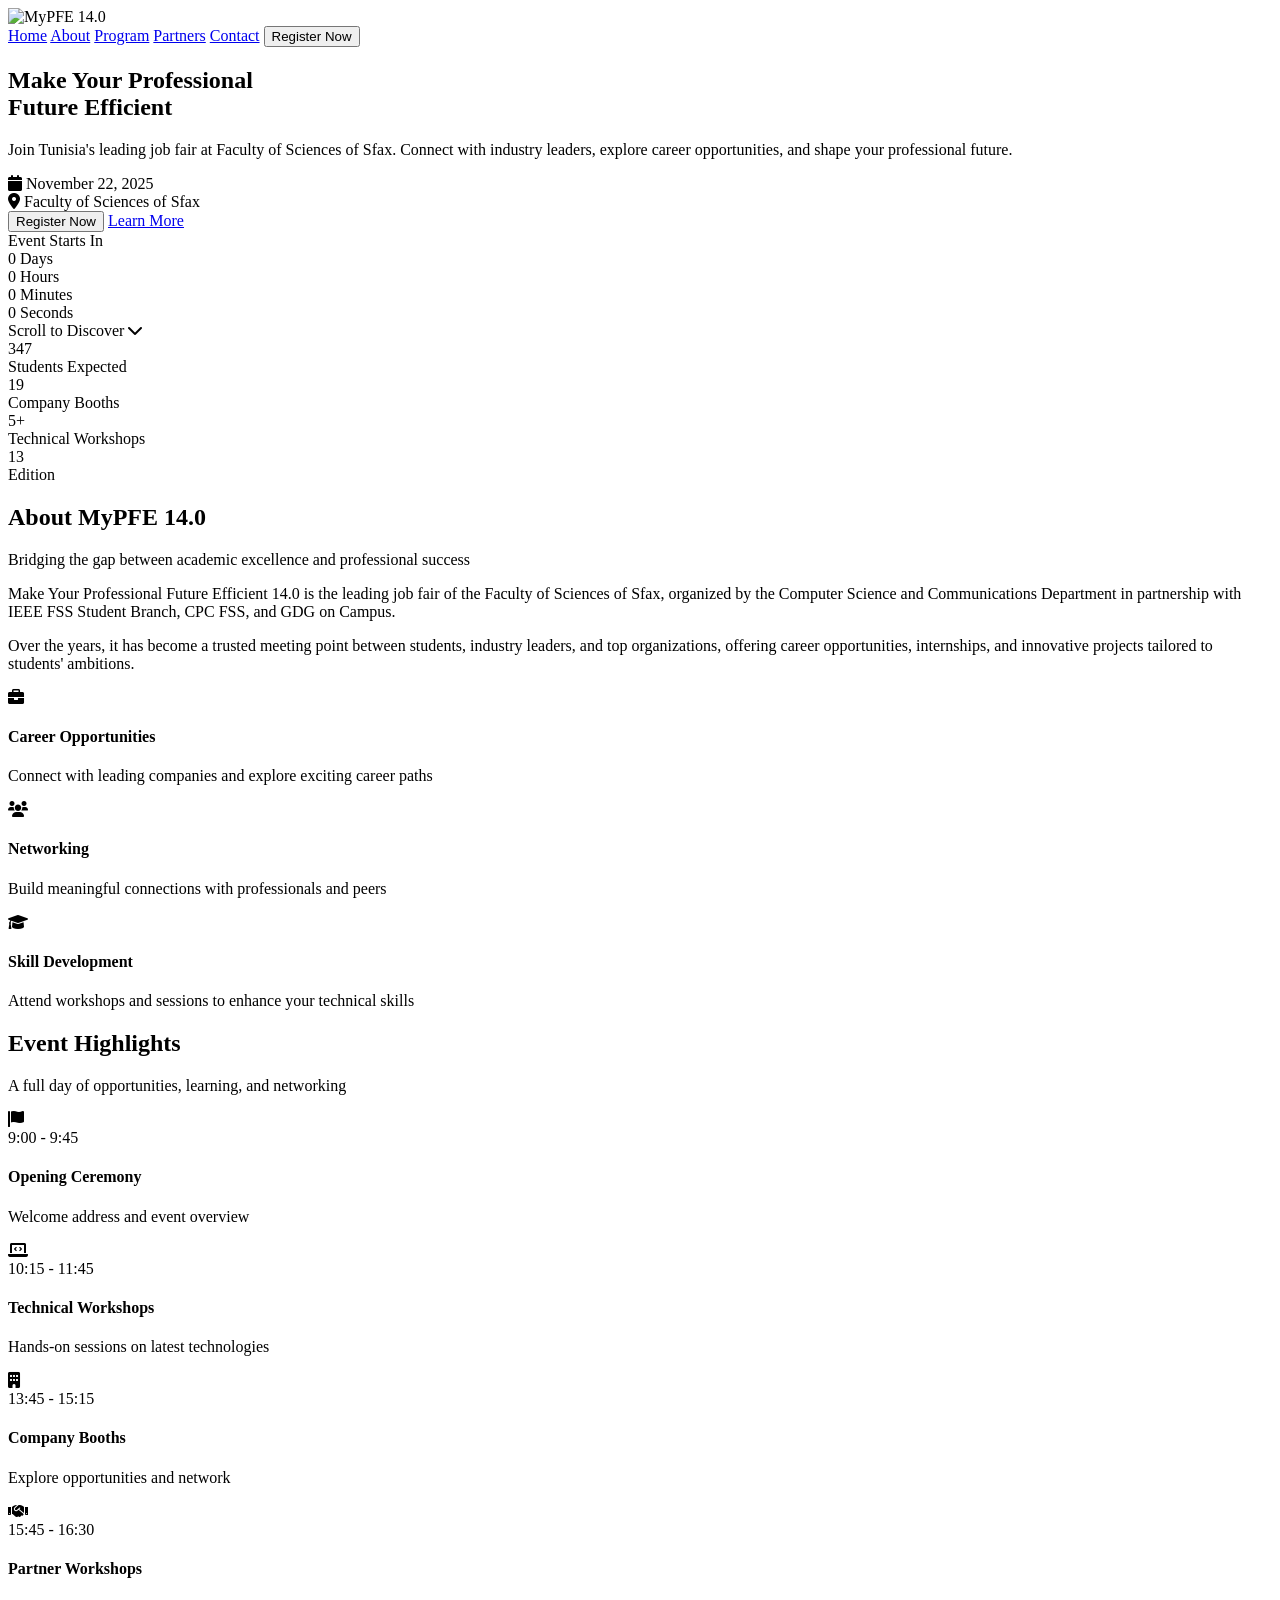
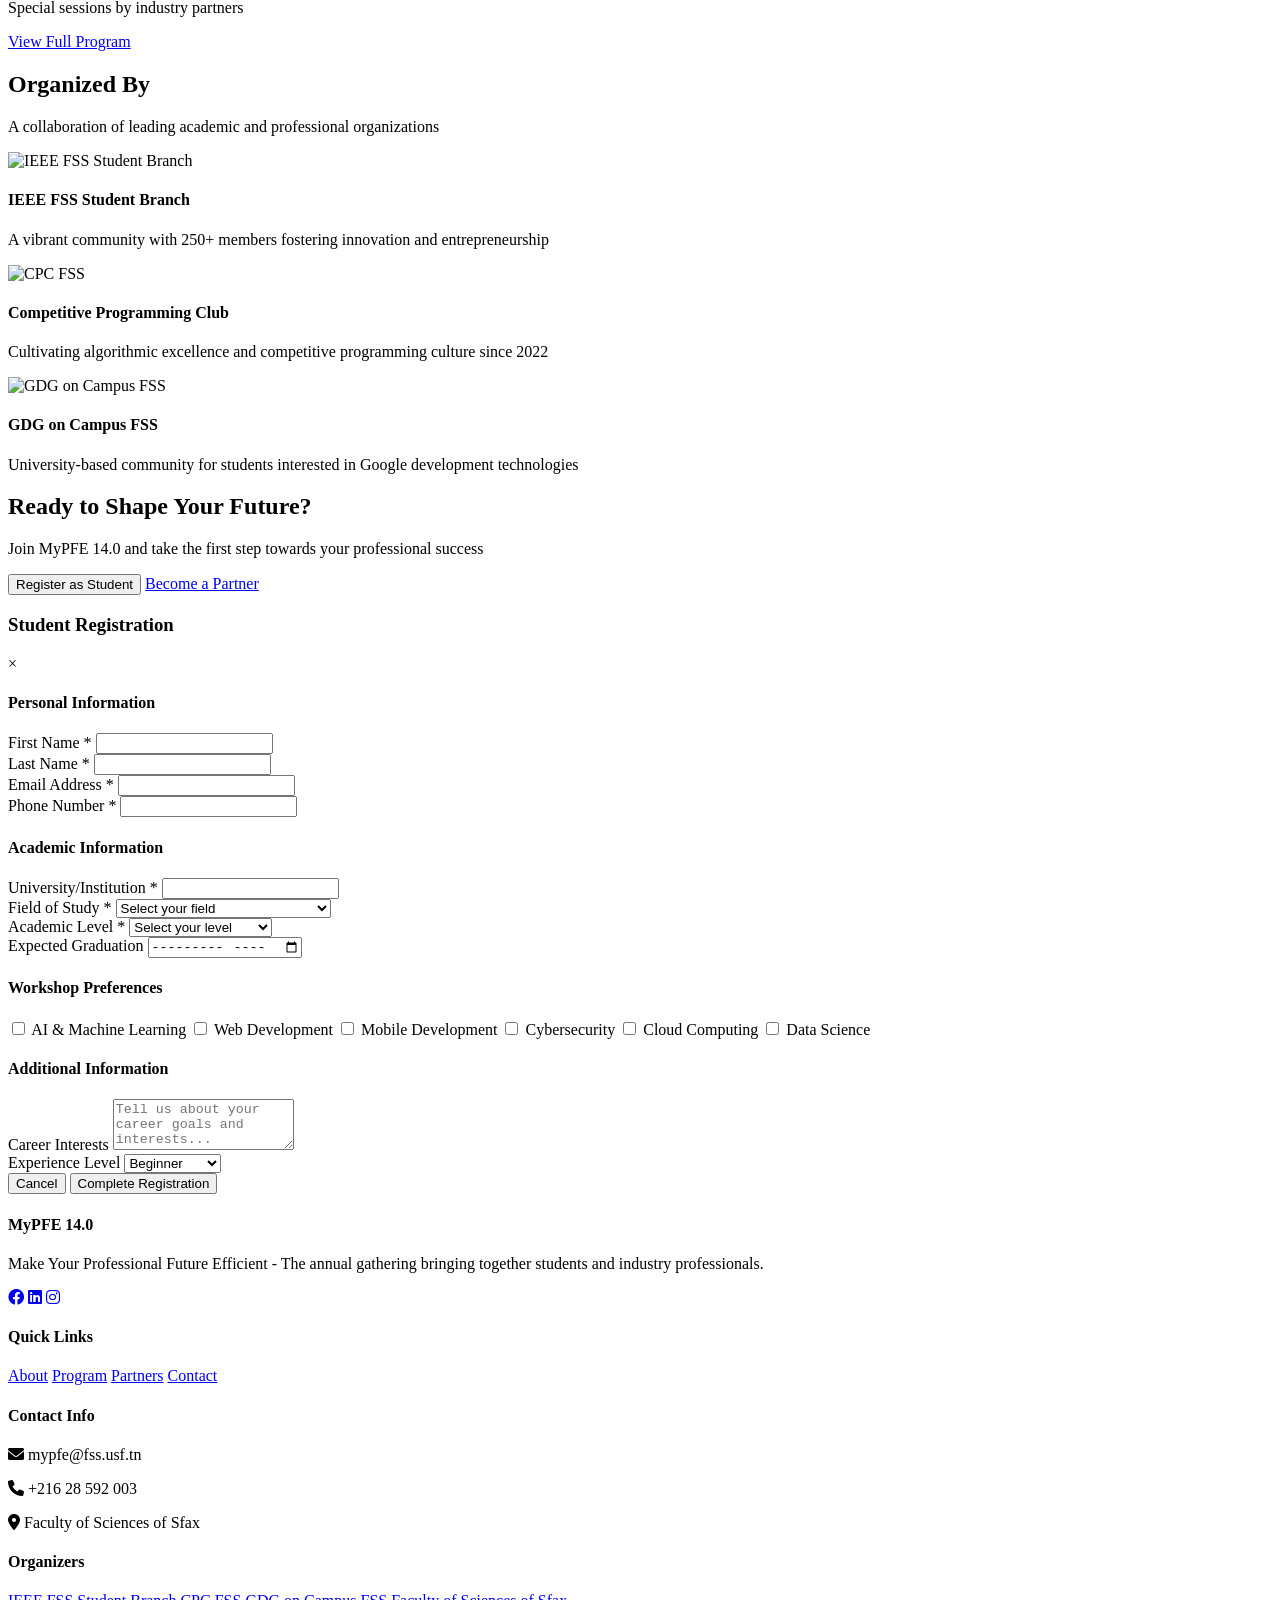
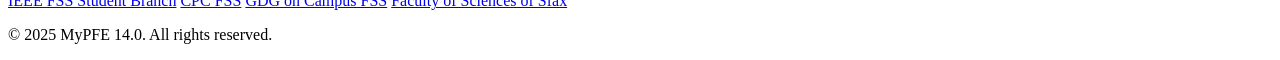
==== index.html @ c12fe4ed "push" ====
<!DOCTYPE html>
<html lang="en">
<head>
    <meta charset="UTF-8">
    <meta name="viewport" content="width=device-width, initial-scale=1.0">
    <title>MyPFE 14.0 - Make Your Professional Future Efficient</title>
    <meta name="description" content="Join MyPFE 14.0 - A leading job fair at Faculty of Sciences of Sfax. November 16th, 2025. Connect with industry leaders, explore opportunities, and shape your professional future.">
    <link rel="stylesheet" href="assets/css/style.css">
    <link href="https://cdnjs.cloudflare.com/ajax/libs/font-awesome/6.0.0/css/all.min.css" rel="stylesheet">
    <link href="https://fonts.googleapis.com/css2?family=Inter:wght@300;400;500;600;700&display=swap" rel="stylesheet">
</head>
<body>
    <!-- Navigation -->
    <nav class="navbar">
        <div class="nav-container">
            <div class="nav-logo">
                <img src="assets/images/Vector (1).png" alt="MyPFE 14.0" class="logo">
                <!-- <span class="logo-text">MyPFE 14.0</span> -->
            </div>
            <div class="nav-menu" id="nav-menu">
                <a href="#home" class="nav-link">Home</a>
                <a href="pages/about.html" class="nav-link">About</a>
                <a href="pages/program.html" class="nav-link">Program</a>
                <a href="pages/sponsors.html" class="nav-link">Partners</a>
                <a href="pages/contact.html" class="nav-link">Contact</a>
                <button class="nav-link btn-primary btn register-btn" data-type="student">Register Now</button>
            </div>
            <div class="nav-toggle" id="nav-toggle">
                <span class="bar"></span>
                <span class="bar"></span>
                <span class="bar"></span>
            </div>
        </div>
    </nav>

    <!-- Hero Section -->
    <section id="home" class="hero">
        <div class="hero-container scroll-reveal">
            <div class="hero-content scroll-reveal-left">
                
                <h1 class="hero-title text-reveal">
                    Make Your Professional<br>
                    <span class="highlight">Future Efficient</span>
                </h1>
                <p class="hero-subtitle text-reveal">
                    Join Tunisia's leading job fair at Faculty of Sciences of Sfax. 
                    Connect with industry leaders, explore career opportunities, and 
                    shape your professional future.
                </p>
                <div class="hero-info scroll-reveal">
                    <div class="info-item">
                        <i class="fas fa-calendar"></i>
                        <span>November 22, 2025</span>
                    </div>
                    <div class="info-item">
                        <i class="fas fa-map-marker-alt"></i>
                        <span>Faculty of Sciences of Sfax</span>
                    </div>
                </div>
                <div class="hero-buttons scroll-reveal">
                    <button class="btn btn-primary register-btn" data-type="student">Register Now</button>
                    <a href="pages/about.html" class="btn btn-outline">Learn More</a>
                </div>
            </div>
            <div class="hero-countdown scroll-reveal-right">
                <div class="countdown-container scroll-reveal-scale">
                    <div class="countdown-title text-reveal">Event Starts In</div>
                    <div class="countdown-timer">
                        <div class="countdown-item scroll-reveal">
                            <span class="countdown-number" id="days">--</span>
                            <span class="countdown-label">Days</span>
                        </div>
                        <div class="countdown-item scroll-reveal">
                            <span class="countdown-number" id="hours">--</span>
                            <span class="countdown-label">Hours</span>
                        </div>
                        <div class="countdown-item scroll-reveal">
                            <span class="countdown-number" id="minutes">--</span>
                            <span class="countdown-label">Minutes</span>
                        </div>
                        <div class="countdown-item scroll-reveal">
                            <span class="countdown-number" id="seconds">--</span>
                            <span class="countdown-label">Seconds</span>
                        </div>
                    </div>
                </div>
            </div>
        </div>
        <div class="scroll-indicator">
            <span>Scroll to Discover</span>
            <i class="fas fa-chevron-down"></i>
        </div>
    </section>

    

    <!-- Stats Section -->
    <section class="stats">
        <div class="container">
            <div class="stats-grid">
                <div class="stat-item">
                    <div class="stat-number">0</div>
                    <div class="stat-label">Students Expected</div>
                </div>
                <div class="stat-item">
                    <div class="stat-number">0</div>
                    <div class="stat-label">Company Booths</div>
                </div>
                <div class="stat-item">
                    <div class="stat-number">0</div>
                    <div class="stat-label">Technical Workshops</div>
                </div>
                <div class="stat-item">
                    <div class="stat-number">0</div>
                    <div class="stat-label">Edition</div>
                </div>
            </div>
        </div>
    </section>

    <!-- About Event Section -->
    <section class="about-event">
        <div class="container">
            <div class="section-header scroll-reveal">
                <h2 class="text-reveal">About MyPFE 14.0</h2>
                <p class="text-reveal">Bridging the gap between academic excellence and professional success</p>
            </div>
            <div class="about-content">
                <div class="about-text scroll-reveal-left">
                    <p class="text-reveal">
                        Make Your Professional Future Efficient 14.0 is the leading job fair of the 
                        Faculty of Sciences of Sfax, organized by the Computer Science and Communications 
                        Department in partnership with IEEE FSS Student Branch, CPC FSS, and GDG on Campus.
                    </p>
                    <p class="text-reveal">
                        Over the years, it has become a trusted meeting point between students, industry 
                        leaders, and top organizations, offering career opportunities, internships, and 
                        innovative projects tailored to students' ambitions.
                    </p>
                </div>
                <div class="features-container scroll-reveal-right">
                    <div class="features">
                        <div class="feature scroll-reveal">
                            <i class="fas fa-briefcase"></i>
                            <div class="feature-content">
                                <h4>Career Opportunities</h4>
                                <p>Connect with leading companies and explore exciting career paths</p>
                            </div>
                        </div>
                        <div class="feature scroll-reveal">
                            <i class="fas fa-users"></i>
                            <div class="feature-content">
                                <h4>Networking</h4>
                                <p>Build meaningful connections with professionals and peers</p>
                            </div>
                        </div>
                        <div class="feature scroll-reveal">
                            <i class="fas fa-graduation-cap"></i>
                            <div class="feature-content">
                                <h4>Skill Development</h4>
                                <p>Attend workshops and sessions to enhance your technical skills</p>
                            </div>
                        </div>
                    </div>
                </div>
                <!-- <div class="about-image scroll-reveal-right">
                    <img src="assets/images/about-mypfe.jpg" alt="MyPFE Event">
                </div> -->
            </div>
        </div>
    </section>

    <!-- Program Highlights -->
    <section class="program-highlights">
        <div class="container">
            <div class="section-header scroll-reveal">
                <h2 class="text-reveal">Event Highlights</h2>
                <p class="text-reveal">A full day of opportunities, learning, and networking</p>
            </div>
            <div class="program-grid">
                <!-- Highlights will be loaded from JSON -->
            </div>
            <div class="program-cta scroll-reveal">
                <a href="pages/program.html" class="btn btn-primary">View Full Program</a>
            </div>
        </div>
    </section>

    

    <!-- Organizers Section -->
    <section class="organizers">
        <div class="container">
            <div class="section-header scroll-reveal">
                <h2 class="text-reveal">Organized By</h2>
                <p class="text-reveal">A collaboration of leading academic and professional organizations</p>
            </div>
            <div class="organizers-grid">
                <div class="organizer scroll-reveal">
                    <div class="logo-container">
                        <img src="assets/images/logos/ieee-blue-2.png" alt="IEEE FSS Student Branch">
                    </div>
                    <h4>IEEE FSS Student Branch</h4>
                    <p>A vibrant community with 250+ members fostering innovation and entrepreneurship</p>
                </div>
                <div class="organizer scroll-reveal">
                    <div class="logo-container cpc-logo">
                        <img src="assets/images/logos/cpc-fss.png" alt="CPC FSS">
                    </div>
                    <h4>Competitive Programming Club</h4>
                    <p>Cultivating algorithmic excellence and competitive programming culture since 2022</p>
                </div>
                <div class="organizer scroll-reveal">
                    <div class="logo-container">
                        <img src="assets/images/logos/gdg-campus.png" alt="GDG on Campus FSS">
                    </div>
                    <h4>GDG on Campus FSS</h4>
                    <p>University-based community for students interested in Google development technologies</p>
                </div>
            </div>
        </div>
    </section>

    <!-- CTA Section -->
    <section class="cta" id="register">
        <div class="container">
            <div class="cta-content scroll-reveal-scale">
                <h2 class="text-reveal">Ready to Shape Your Future?</h2>
                <p class="text-reveal">Join MyPFE 14.0 and take the first step towards your professional success</p>
                <div class="cta-buttons scroll-reveal">
                    <button class="btn btn-primary register-btn" data-type="student">Register as Student</button>
                    <a href="pages/sponsors.html" class="btn btn-outline">Become a Partner</a>
                </div>
            </div>
        </div>
    </section>

    <!-- Registration Form Modal -->
    <div class="modal" id="registrationModal">
        <div class="modal-content">
            <div class="modal-header">
                <h3 id="modalTitle">Student Registration</h3>
                <span class="close" id="closeModal">&times;</span>
            </div>
            <div class="modal-body">
                <form class="registration-form" id="registrationForm">
                    <div class="form-section">
                        <h4>Personal Information</h4>
                        <div class="form-row">
                            <div class="form-group">
                                <label for="firstName">First Name *</label>
                                <input type="text" id="firstName" name="firstName" required>
                            </div>
                            <div class="form-group">
                                <label for="lastName">Last Name *</label>
                                <input type="text" id="lastName" name="lastName" required>
                            </div>
                        </div>
                        <div class="form-row">
                            <div class="form-group">
                                <label for="email">Email Address *</label>
                                <input type="email" id="email" name="email" required>
                            </div>
                            <div class="form-group">
                                <label for="phone">Phone Number *</label>
                                <input type="tel" id="phone" name="phone" required>
                            </div>
                        </div>
                    </div>

                    <div class="form-section" id="academicSection">
                        <h4>Academic Information</h4>
                        <div class="form-row">
                            <div class="form-group">
                                <label for="university">University/Institution *</label>
                                <input type="text" id="university" name="university" required>
                            </div>
                            <div class="form-group">
                                <label for="field">Field of Study *</label>
                                <select id="field" name="field" required>
                                    <option value="">Select your field</option>
                                    <option value="computer-science">Computer Science</option>
                                    <option value="software-engineering">Software Engineering</option>
                                    <option value="data-science">Data Science</option>
                                    <option value="cybersecurity">Cybersecurity</option>
                                    <option value="ai-ml">AI & Machine Learning</option>
                                    <option value="networks">Networks & Telecommunications</option>
                                    <option value="other">Other</option>
                                </select>
                            </div>
                        </div>
                        <div class="form-row">
                            <div class="form-group">
                                <label for="level">Academic Level *</label>
                                <select id="level" name="level" required>
                                    <option value="">Select your level</option>
                                    <option value="license-1">License 1</option>
                                    <option value="license-2">License 2</option>
                                    <option value="license-3">License 3</option>
                                    <option value="master-1">Master 1</option>
                                    <option value="master-2">Master 2</option>
                                    <option value="engineering">Engineering Student</option>
                                    <option value="phd">PhD Student</option>
                                    <option value="graduate">Recent Graduate</option>
                                </select>
                            </div>
                            <div class="form-group">
                                <label for="graduation">Expected Graduation</label>
                                <input type="month" id="graduation" name="graduation">
                            </div>
                        </div>
                    </div>

                    <div class="form-section">
                        <h4>Workshop Preferences</h4>
                        <div class="checkbox-group">
                            <label class="checkbox-item">
                                <input type="checkbox" name="workshops" value="ai-ml">
                                <span class="checkmark"></span>
                                AI & Machine Learning
                            </label>
                            <label class="checkbox-item">
                                <input type="checkbox" name="workshops" value="web-dev">
                                <span class="checkmark"></span>
                                Web Development
                            </label>
                            <label class="checkbox-item">
                                <input type="checkbox" name="workshops" value="mobile-dev">
                                <span class="checkmark"></span>
                                Mobile Development
                            </label>
                            <label class="checkbox-item">
                                <input type="checkbox" name="workshops" value="cybersecurity">
                                <span class="checkmark"></span>
                                Cybersecurity
                            </label>
                            <label class="checkbox-item">
                                <input type="checkbox" name="workshops" value="cloud-computing">
                                <span class="checkmark"></span>
                                Cloud Computing
                            </label>
                            <label class="checkbox-item">
                                <input type="checkbox" name="workshops" value="data-science">
                                <span class="checkmark"></span>
                                Data Science
                            </label>
                        </div>
                    </div>

                    <div class="form-section">
                        <h4>Additional Information</h4>
                        <div class="form-group">
                            <label for="interests">Career Interests</label>
                            <textarea id="interests" name="interests" rows="3" placeholder="Tell us about your career goals and interests..."></textarea>
                        </div>
                        <div class="form-group">
                            <label for="experience">Experience Level</label>
                            <select id="experience" name="experience">
                                <option value="beginner">Beginner</option>
                                <option value="intermediate">Intermediate</option>
                                <option value="advanced">Advanced</option>
                            </select>
                        </div>
                    </div>

                    <div class="form-actions">
                        <button type="button" class="btn btn-outline" id="cancelRegistration">Cancel</button>
                        <button type="submit" class="btn btn-primary">Complete Registration</button>
                    </div>
                </form>
            </div>
        </div>
    </div>

    <!-- Footer -->
    <footer class="footer">
        <div class="container">
            <div class="footer-content scroll-reveal">
                <div class="footer-section">
                    <h4>MyPFE 14.0</h4>
                    <p>Make Your Professional Future Efficient - The annual gathering bringing together students and industry professionals.</p>
                    <div class="social-links">
                        <a href="#"><i class="fab fa-facebook"></i></a>
                        <a href="#"><i class="fab fa-linkedin"></i></a>
                        <a href="#"><i class="fab fa-instagram"></i></a>
                    </div>
                </div>
                <div class="footer-section">
                    <h4>Quick Links</h4>
                    <a href="pages/about.html">About</a>
                    <a href="pages/program.html">Program</a>
                    <a href="pages/sponsors.html">Partners</a>
                    <a href="pages/contact.html">Contact</a>
                </div>
                <div class="footer-section">
                    <h4>Contact Info</h4>
                    <p><i class="fas fa-envelope"></i> mypfe@fss.usf.tn</p>
                    <p><i class="fas fa-phone"></i> +216 28 592 003</p>
                    <p><i class="fas fa-map-marker-alt"></i> Faculty of Sciences of Sfax</p>
                </div>
                <div class="footer-section">
                    <h4>Organizers</h4>
                    <a href="#">IEEE FSS Student Branch</a>
                    <a href="#">CPC FSS</a>
                    <a href="#">GDG on Campus FSS</a>
                    <a href="#">Faculty of Sciences of Sfax</a>
                </div>
            </div>
            <div class="footer-bottom">
                <p>&copy; 2025 MyPFE 14.0. All rights reserved.</p>
            </div>
        </div>
    </footer>

    <script src="assets/js/config.js"></script>
    <script src="assets/js/main.js"></script>
    <script>
        // Countdown Timer
        const eventDate = new Date('November 22, 2025 09:00:00').getTime();
        
        function updateCountdown() {
            const now = new Date().getTime();
            const timeLeft = eventDate - now;
            
            if (timeLeft < 0) {
                document.getElementById('days').textContent = '0';
                document.getElementById('hours').textContent = '0';
                document.getElementById('minutes').textContent = '0';
                document.getElementById('seconds').textContent = '0';
                return;
            }
            
            const days = Math.floor(timeLeft / (1000 * 60 * 60 * 24));
            const hours = Math.floor((timeLeft % (1000 * 60 * 60 * 24)) / (1000 * 60 * 60));
            const minutes = Math.floor((timeLeft % (1000 * 60 * 60)) / (1000 * 60));
            const seconds = Math.floor((timeLeft % (1000 * 60)) / 1000);
            
            document.getElementById('days').textContent = days.toString().padStart(2, '0');
            document.getElementById('hours').textContent = hours.toString().padStart(2, '0');
            document.getElementById('minutes').textContent = minutes.toString().padStart(2, '0');
            document.getElementById('seconds').textContent = seconds.toString().padStart(2, '0');
        }
        
        // Update countdown immediately and then every second
        updateCountdown();
        setInterval(updateCountdown, 1000);
    </script>
</body>
</html>
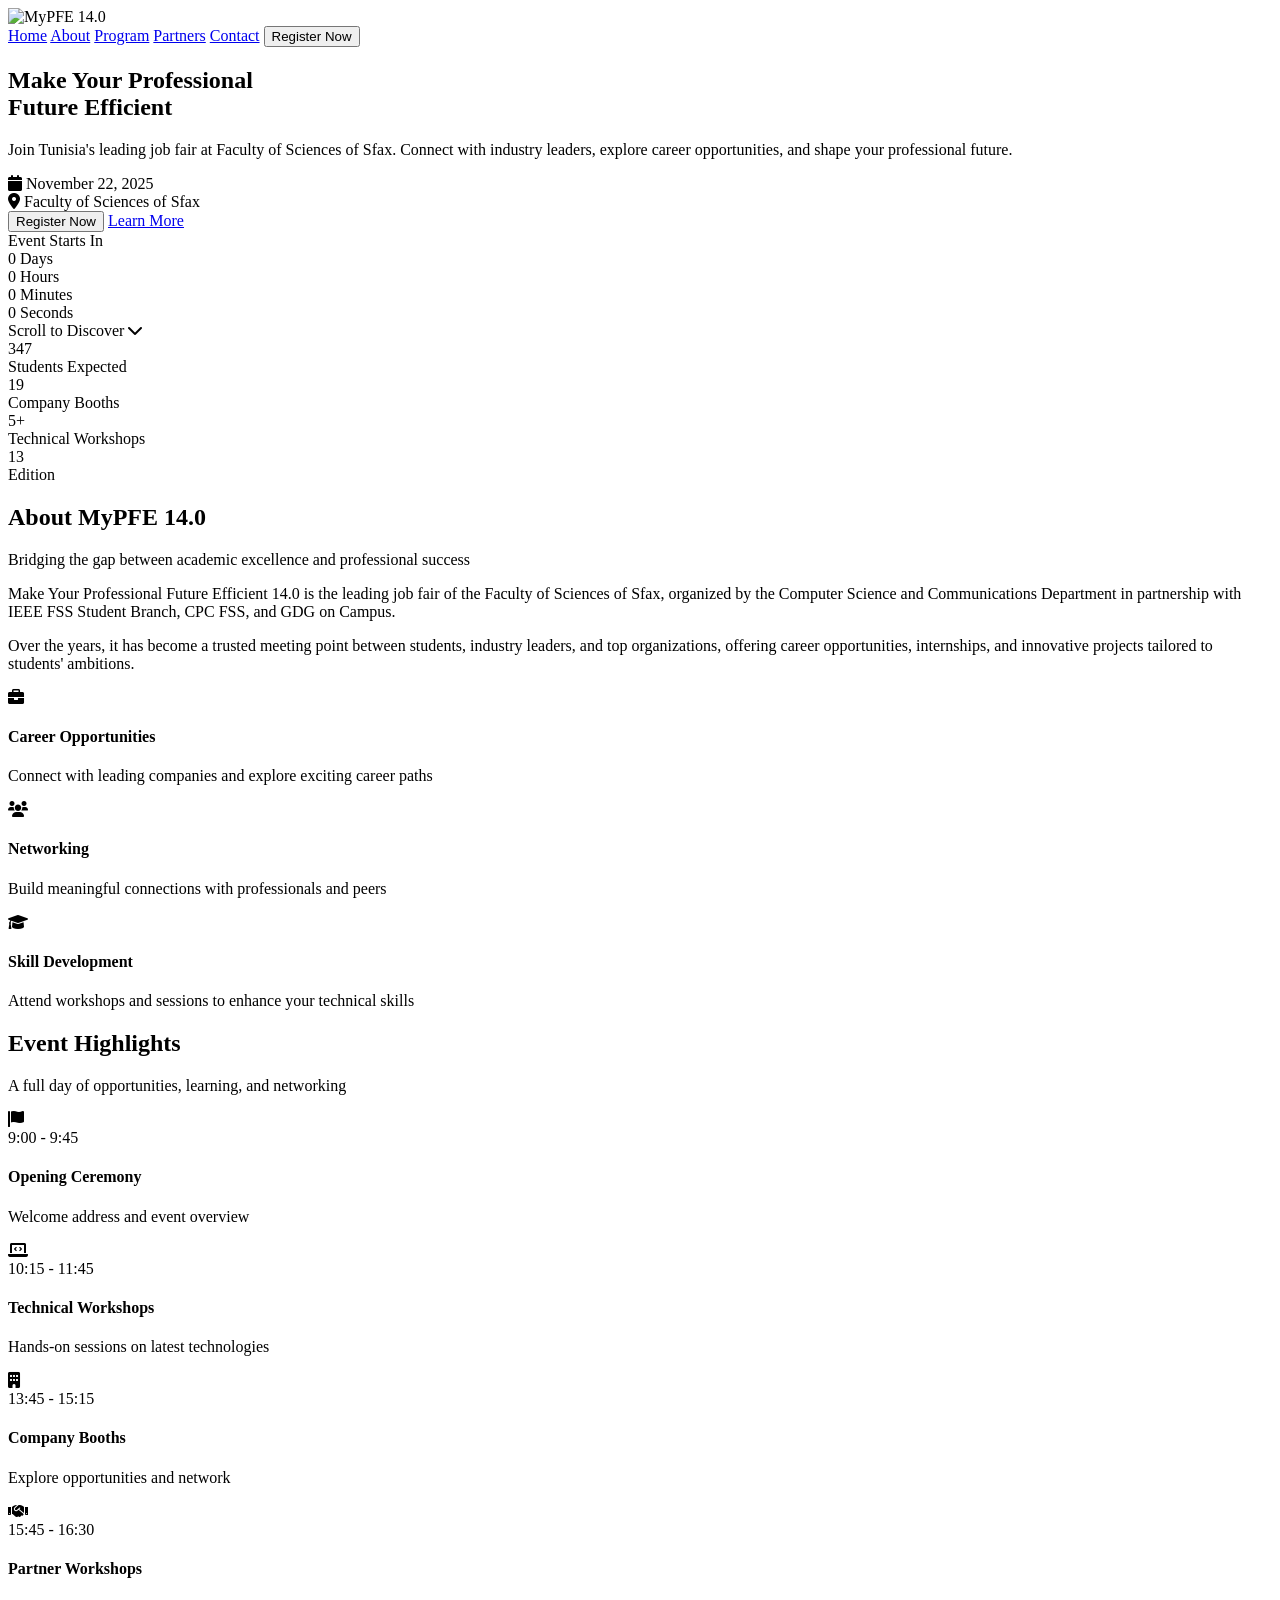
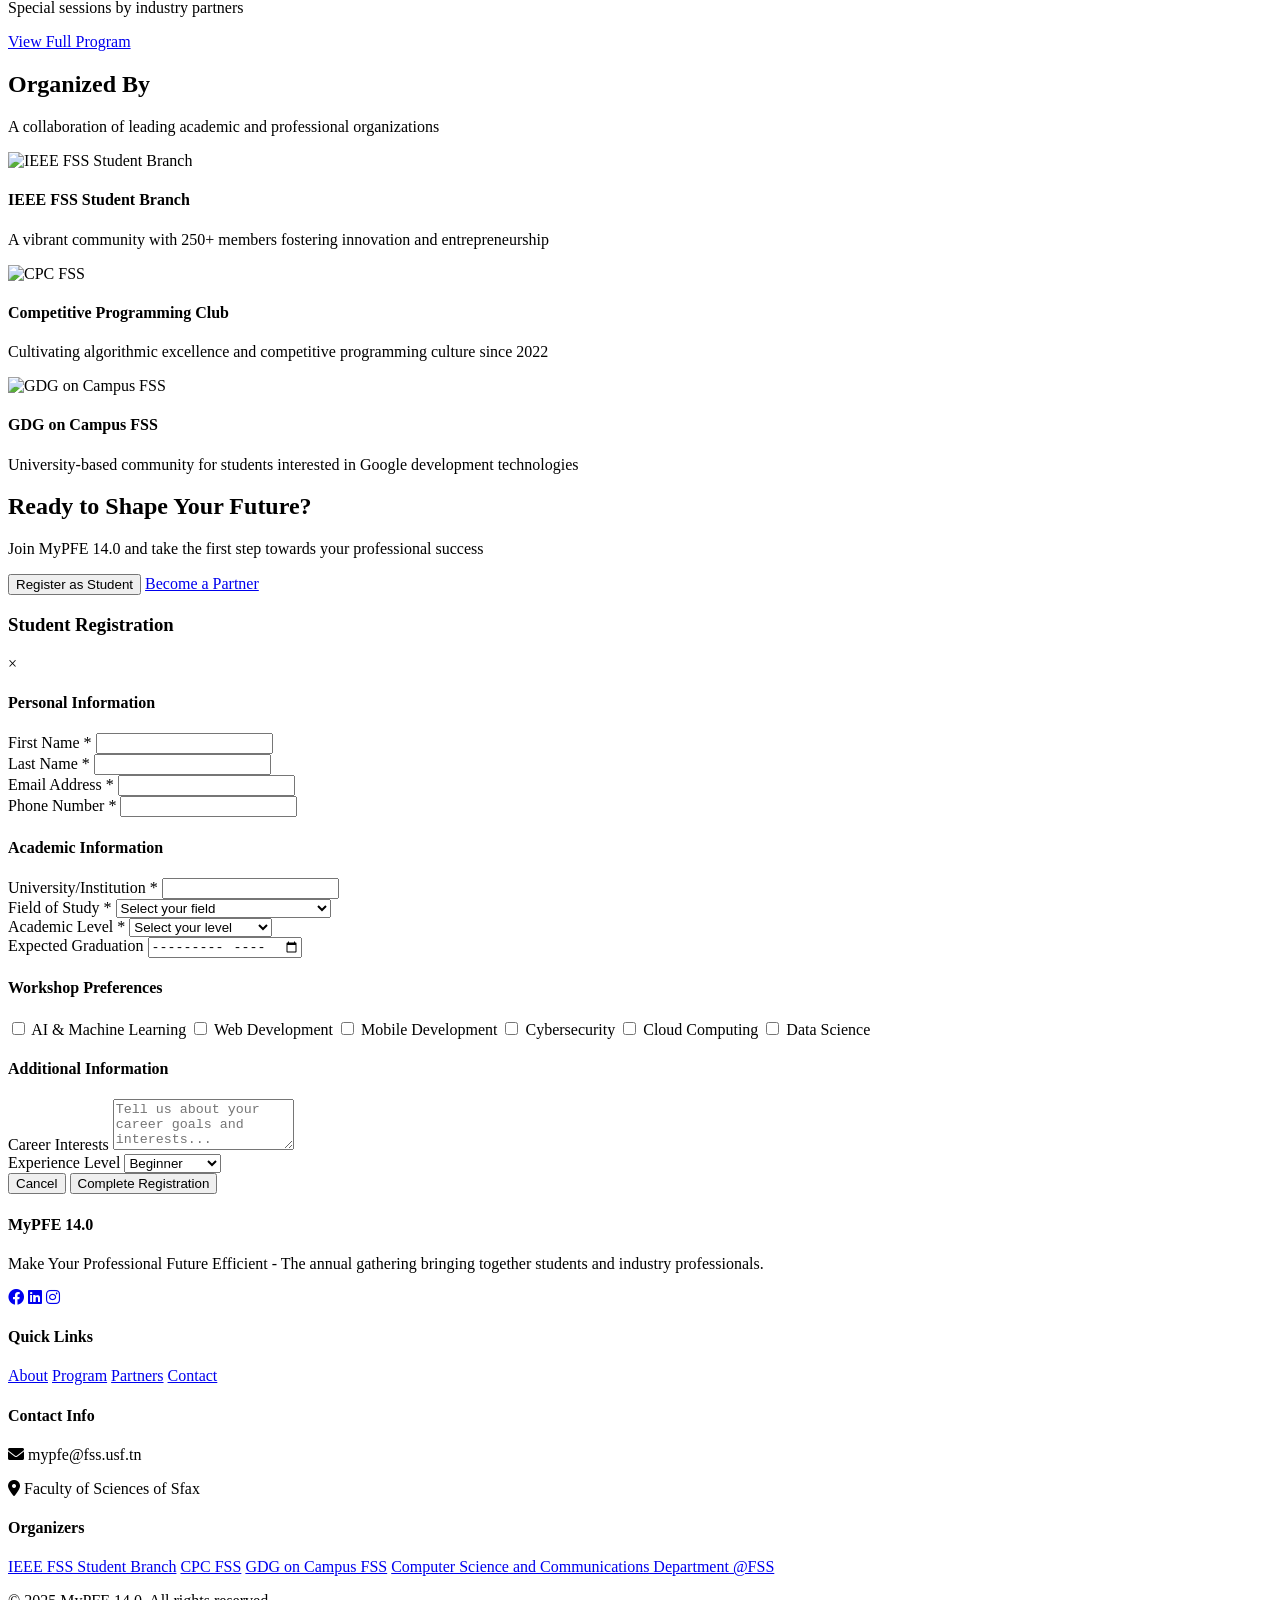
==== commit 5e457643: "push" ====
--- a/index.html
+++ b/index.html
@@ -380,9 +380,9 @@
                     <h4>MyPFE 14.0</h4>
                     <p>Make Your Professional Future Efficient - The annual gathering bringing together students and industry professionals.</p>
                     <div class="social-links">
-                        <a href="#"><i class="fab fa-facebook"></i></a>
-                        <a href="#"><i class="fab fa-linkedin"></i></a>
-                        <a href="#"><i class="fab fa-instagram"></i></a>
+                        <a href="https://www.facebook.com/dic.fss" target="_blank"><i class="fab fa-facebook"></i></a>
+                        <a href="https://www.linkedin.com/company/dic-fss" target="_blank"><i class="fab fa-linkedin"></i></a>
+                        <a href="https://www.instagram.com/mypfe_fss/" target="_blank"><i class="fab fa-instagram"></i></a>
                     </div>
                 </div>
                 <div class="footer-section">
@@ -395,7 +395,6 @@
                 <div class="footer-section">
                     <h4>Contact Info</h4>
                     <p><i class="fas fa-envelope"></i> mypfe@fss.usf.tn</p>
-                    <p><i class="fas fa-phone"></i> +216 28 592 003</p>
                     <p><i class="fas fa-map-marker-alt"></i> Faculty of Sciences of Sfax</p>
                 </div>
                 <div class="footer-section">
@@ -403,7 +402,7 @@
                     <a href="#">IEEE FSS Student Branch</a>
                     <a href="#">CPC FSS</a>
                     <a href="#">GDG on Campus FSS</a>
-                    <a href="#">Faculty of Sciences of Sfax</a>
+                    <a href="#">Computer Science and Communications Department @FSS</a>
                 </div>
             </div>
             <div class="footer-bottom">
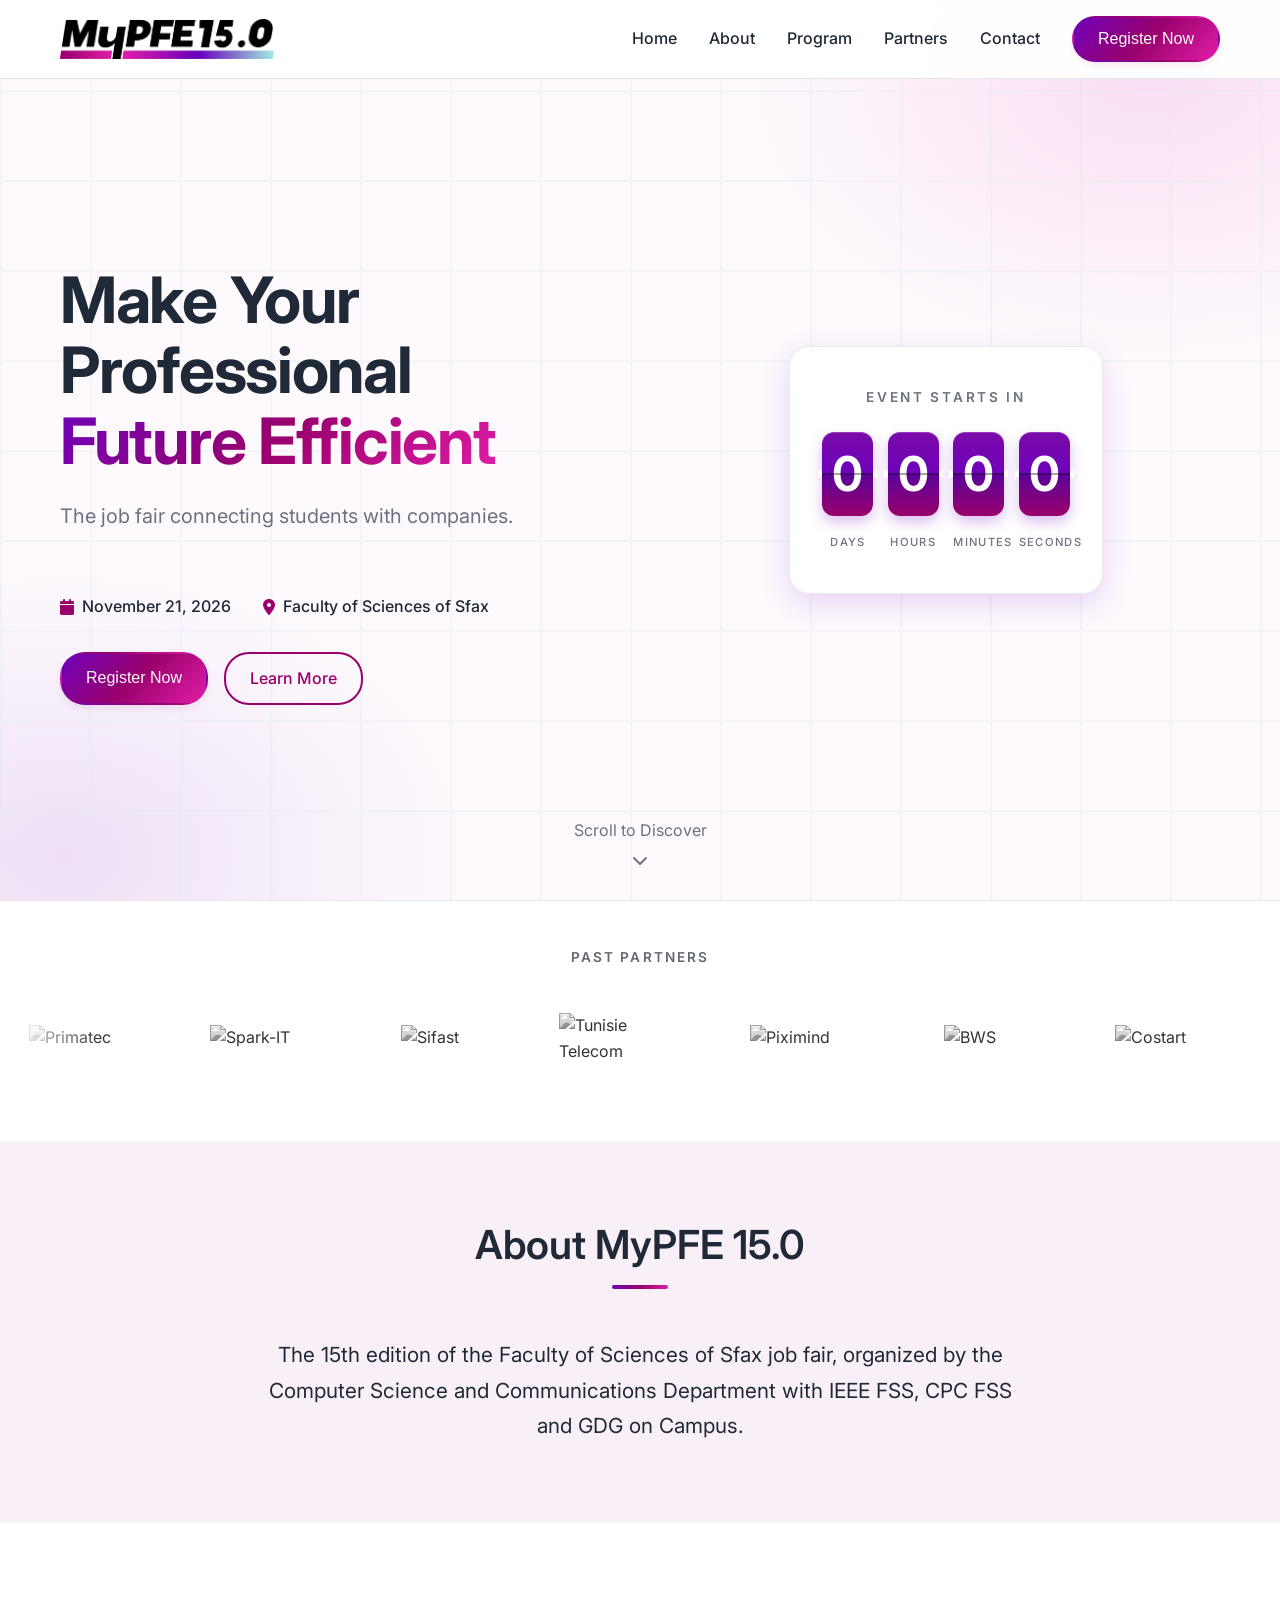
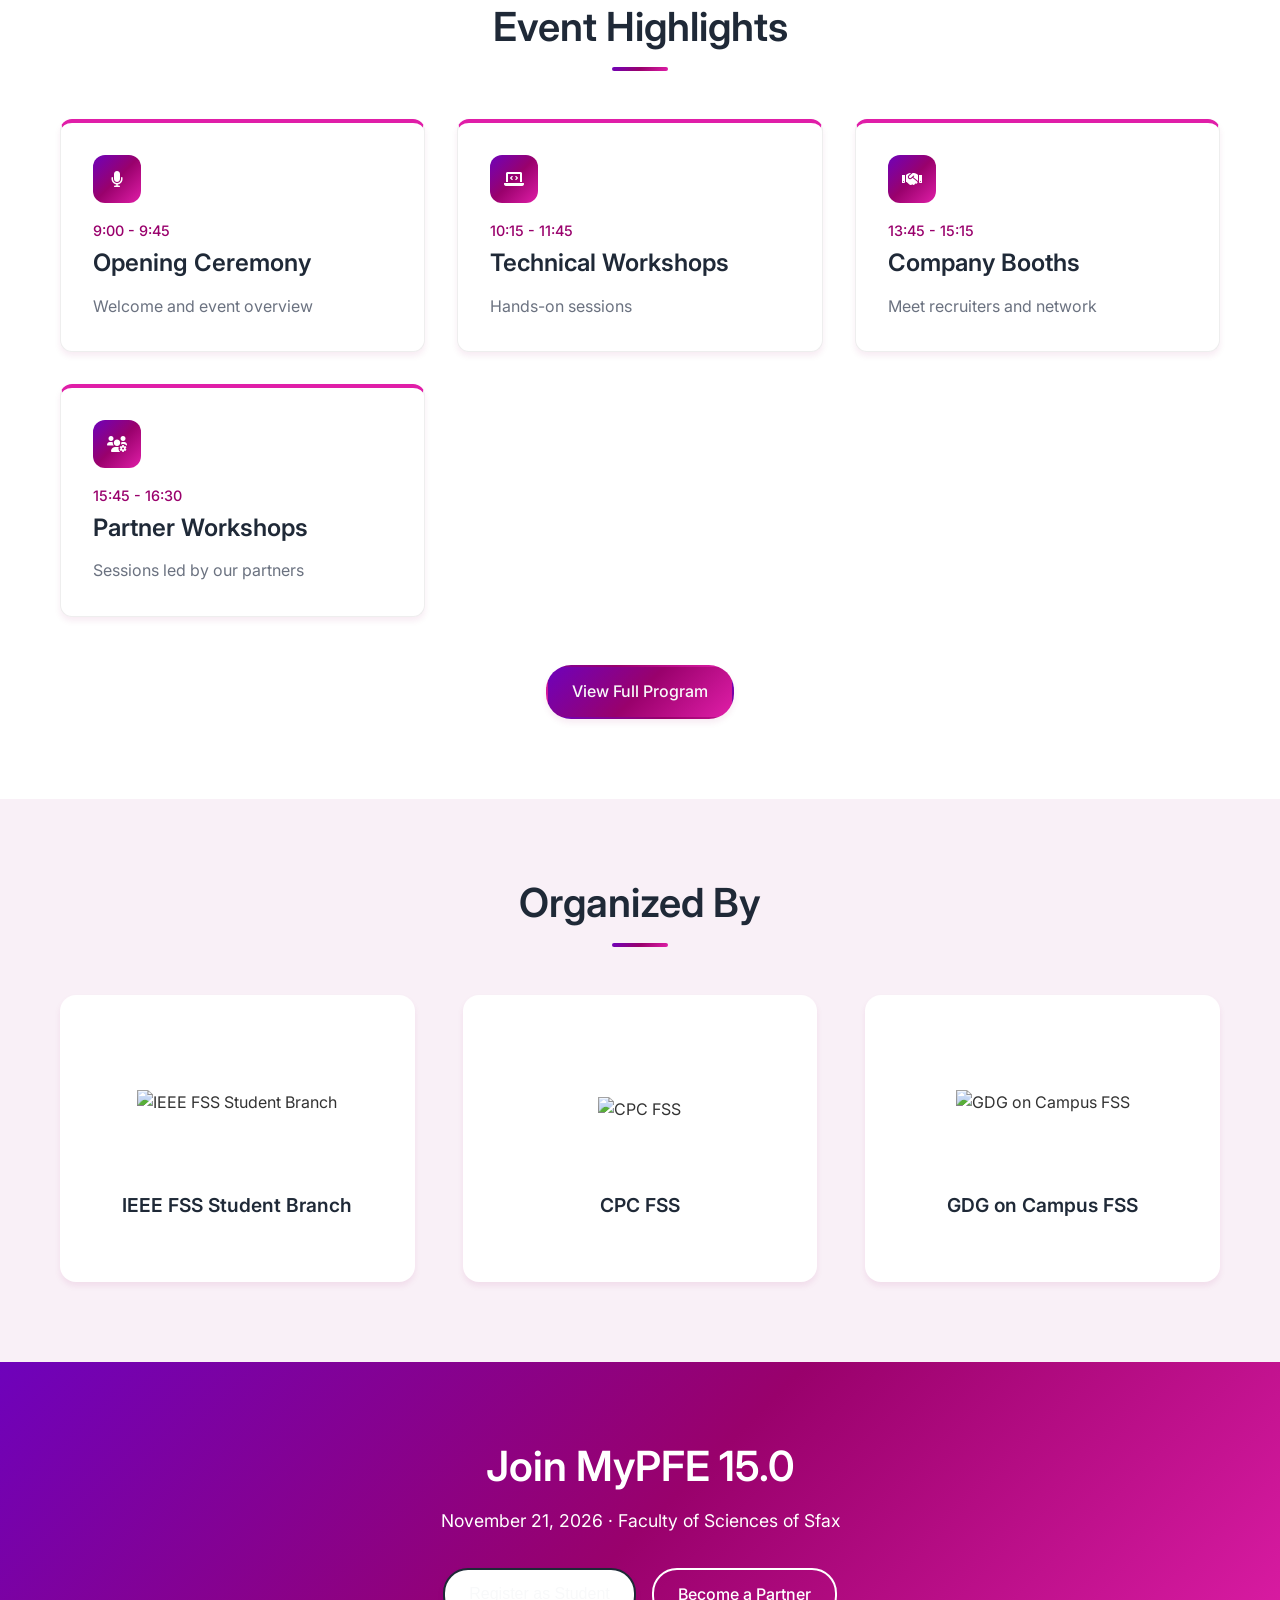
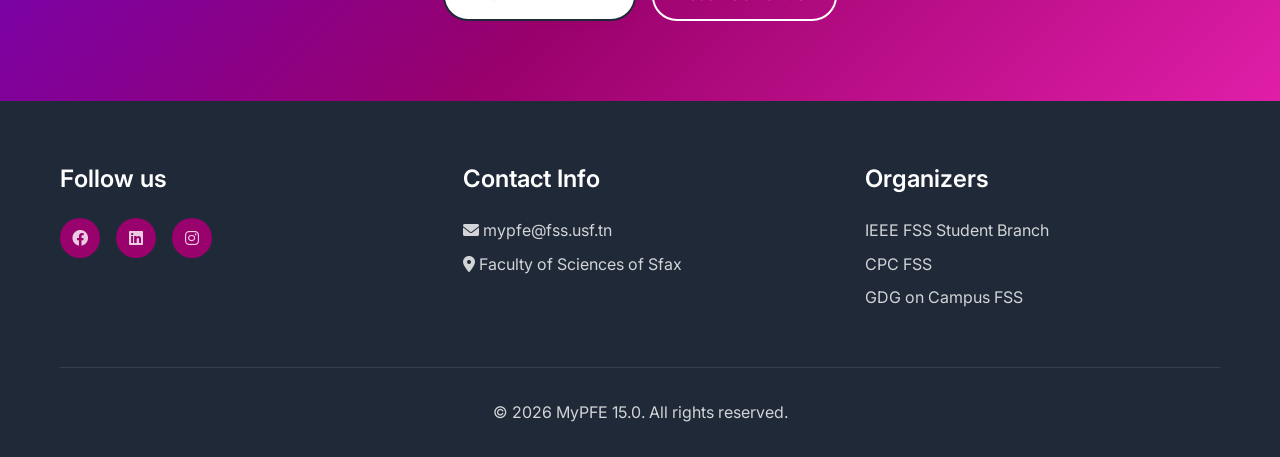
==== commit 2bc2ff19: "Update MYPFE platform" ====
--- a/index.html
+++ b/index.html
@@ -3,9 +3,10 @@
 <head>
     <meta charset="UTF-8">
     <meta name="viewport" content="width=device-width, initial-scale=1.0">
-    <title>MyPFE 14.0 - Make Your Professional Future Efficient</title>
-    <meta name="description" content="Join MyPFE 14.0 - A leading job fair at Faculty of Sciences of Sfax. November 16th, 2025. Connect with industry leaders, explore opportunities, and shape your professional future.">
+    <title>MyPFE 15.0 - Make Your Professional Future Efficient</title>
+    <meta name="description" content="MyPFE 15.0 job fair at the Faculty of Sciences of Sfax. November 21, 2026.">
     <link rel="stylesheet" href="assets/css/style.css">
+    <link rel="stylesheet" href="assets/css/polish.css">
     <link href="https://cdnjs.cloudflare.com/ajax/libs/font-awesome/6.0.0/css/all.min.css" rel="stylesheet">
     <link href="https://fonts.googleapis.com/css2?family=Inter:wght@300;400;500;600;700&display=swap" rel="stylesheet">
 </head>
@@ -14,8 +15,7 @@
     <nav class="navbar">
         <div class="nav-container">
             <div class="nav-logo">
-                <img src="assets/images/Vector (1).png" alt="MyPFE 14.0" class="logo">
-                <!-- <span class="logo-text">MyPFE 14.0</span> -->
+                <img src="assets/images/MYPFE15_LOGO1_black.png" alt="MyPFE 15.0" class="logo">
             </div>
             <div class="nav-menu" id="nav-menu">
                 <a href="#home" class="nav-link">Home</a>
@@ -43,14 +43,12 @@
                     <span class="highlight">Future Efficient</span>
                 </h1>
                 <p class="hero-subtitle text-reveal">
-                    Join Tunisia's leading job fair at Faculty of Sciences of Sfax. 
-                    Connect with industry leaders, explore career opportunities, and 
-                    shape your professional future.
+                    The job fair connecting students with companies.
                 </p>
                 <div class="hero-info scroll-reveal">
                     <div class="info-item">
                         <i class="fas fa-calendar"></i>
-                        <span>November 22, 2025</span>
+                        <span>November 21, 2026</span>
                     </div>
                     <div class="info-item">
                         <i class="fas fa-map-marker-alt"></i>
@@ -94,26 +92,12 @@
 
     
 
-    <!-- Stats Section -->
-    <section class="stats">
-        <div class="container">
-            <div class="stats-grid">
-                <div class="stat-item">
-                    <div class="stat-number">0</div>
-                    <div class="stat-label">Students Expected</div>
-                </div>
-                <div class="stat-item">
-                    <div class="stat-number">0</div>
-                    <div class="stat-label">Company Booths</div>
-                </div>
-                <div class="stat-item">
-                    <div class="stat-number">0</div>
-                    <div class="stat-label">Technical Workshops</div>
-                </div>
-                <div class="stat-item">
-                    <div class="stat-number">0</div>
-                    <div class="stat-label">Edition</div>
-                </div>
+    <!-- Previous Partners Marquee -->
+    <section class="partners-marquee-section">
+        <h3 class="section-header" style="text-align:center;margin-bottom:1rem;font-size:1rem;opacity:.7">Past partners</h3>
+        <div class="marquee-wrapper">
+            <div class="marquee-track" id="marqueeTrack">
+                <!-- Logos injected by JS -->
             </div>
         </div>
     </section>
@@ -122,50 +106,15 @@
     <section class="about-event">
         <div class="container">
             <div class="section-header scroll-reveal">
-                <h2 class="text-reveal">About MyPFE 14.0</h2>
-                <p class="text-reveal">Bridging the gap between academic excellence and professional success</p>
+                <h2 class="text-reveal">About MyPFE 15.0</h2>
+                
             </div>
             <div class="about-content">
                 <div class="about-text scroll-reveal-left">
                     <p class="text-reveal">
-                        Make Your Professional Future Efficient 14.0 is the leading job fair of the 
-                        Faculty of Sciences of Sfax, organized by the Computer Science and Communications 
-                        Department in partnership with IEEE FSS Student Branch, CPC FSS, and GDG on Campus.
+                        The 15th edition of the Faculty of Sciences of Sfax job fair, organized by the Computer Science and Communications Department with IEEE FSS, CPC FSS and GDG on Campus.
                     </p>
-                    <p class="text-reveal">
-                        Over the years, it has become a trusted meeting point between students, industry 
-                        leaders, and top organizations, offering career opportunities, internships, and 
-                        innovative projects tailored to students' ambitions.
-                    </p>
-                </div>
-                <div class="features-container scroll-reveal-right">
-                    <div class="features">
-                        <div class="feature scroll-reveal">
-                            <i class="fas fa-briefcase"></i>
-                            <div class="feature-content">
-                                <h4>Career Opportunities</h4>
-                                <p>Connect with leading companies and explore exciting career paths</p>
-                            </div>
-                        </div>
-                        <div class="feature scroll-reveal">
-                            <i class="fas fa-users"></i>
-                            <div class="feature-content">
-                                <h4>Networking</h4>
-                                <p>Build meaningful connections with professionals and peers</p>
-                            </div>
-                        </div>
-                        <div class="feature scroll-reveal">
-                            <i class="fas fa-graduation-cap"></i>
-                            <div class="feature-content">
-                                <h4>Skill Development</h4>
-                                <p>Attend workshops and sessions to enhance your technical skills</p>
-                            </div>
-                        </div>
-                    </div>
-                </div>
-                <!-- <div class="about-image scroll-reveal-right">
-                    <img src="assets/images/about-mypfe.jpg" alt="MyPFE Event">
-                </div> -->
+                </div>
             </div>
         </div>
     </section>
@@ -175,7 +124,7 @@
         <div class="container">
             <div class="section-header scroll-reveal">
                 <h2 class="text-reveal">Event Highlights</h2>
-                <p class="text-reveal">A full day of opportunities, learning, and networking</p>
+                
             </div>
             <div class="program-grid">
                 <!-- Highlights will be loaded from JSON -->
@@ -193,7 +142,6 @@
         <div class="container">
             <div class="section-header scroll-reveal">
                 <h2 class="text-reveal">Organized By</h2>
-                <p class="text-reveal">A collaboration of leading academic and professional organizations</p>
             </div>
             <div class="organizers-grid">
                 <div class="organizer scroll-reveal">
@@ -201,21 +149,18 @@
                         <img src="assets/images/logos/ieee-blue-2.png" alt="IEEE FSS Student Branch">
                     </div>
                     <h4>IEEE FSS Student Branch</h4>
-                    <p>A vibrant community with 250+ members fostering innovation and entrepreneurship</p>
                 </div>
                 <div class="organizer scroll-reveal">
                     <div class="logo-container cpc-logo">
                         <img src="assets/images/logos/cpc-fss.png" alt="CPC FSS">
                     </div>
-                    <h4>Competitive Programming Club</h4>
-                    <p>Cultivating algorithmic excellence and competitive programming culture since 2022</p>
+                    <h4>CPC FSS</h4>
                 </div>
                 <div class="organizer scroll-reveal">
                     <div class="logo-container">
                         <img src="assets/images/logos/gdg-campus.png" alt="GDG on Campus FSS">
                     </div>
                     <h4>GDG on Campus FSS</h4>
-                    <p>University-based community for students interested in Google development technologies</p>
                 </div>
             </div>
         </div>
@@ -225,8 +170,8 @@
     <section class="cta" id="register">
         <div class="container">
             <div class="cta-content scroll-reveal-scale">
-                <h2 class="text-reveal">Ready to Shape Your Future?</h2>
-                <p class="text-reveal">Join MyPFE 14.0 and take the first step towards your professional success</p>
+                <h2 class="text-reveal">Join MyPFE 15.0</h2>
+                <p class="text-reveal">November 21, 2026 · Faculty of Sciences of Sfax</p>
                 <div class="cta-buttons scroll-reveal">
                     <button class="btn btn-primary register-btn" data-type="student">Register as Student</button>
                     <a href="pages/sponsors.html" class="btn btn-outline">Become a Partner</a>
@@ -235,150 +180,14 @@
         </div>
     </section>
 
-    <!-- Registration Form Modal -->
-    <div class="modal" id="registrationModal">
-        <div class="modal-content">
-            <div class="modal-header">
-                <h3 id="modalTitle">Student Registration</h3>
-                <span class="close" id="closeModal">&times;</span>
-            </div>
-            <div class="modal-body">
-                <form class="registration-form" id="registrationForm">
-                    <div class="form-section">
-                        <h4>Personal Information</h4>
-                        <div class="form-row">
-                            <div class="form-group">
-                                <label for="firstName">First Name *</label>
-                                <input type="text" id="firstName" name="firstName" required>
-                            </div>
-                            <div class="form-group">
-                                <label for="lastName">Last Name *</label>
-                                <input type="text" id="lastName" name="lastName" required>
-                            </div>
-                        </div>
-                        <div class="form-row">
-                            <div class="form-group">
-                                <label for="email">Email Address *</label>
-                                <input type="email" id="email" name="email" required>
-                            </div>
-                            <div class="form-group">
-                                <label for="phone">Phone Number *</label>
-                                <input type="tel" id="phone" name="phone" required>
-                            </div>
-                        </div>
-                    </div>
-
-                    <div class="form-section" id="academicSection">
-                        <h4>Academic Information</h4>
-                        <div class="form-row">
-                            <div class="form-group">
-                                <label for="university">University/Institution *</label>
-                                <input type="text" id="university" name="university" required>
-                            </div>
-                            <div class="form-group">
-                                <label for="field">Field of Study *</label>
-                                <select id="field" name="field" required>
-                                    <option value="">Select your field</option>
-                                    <option value="computer-science">Computer Science</option>
-                                    <option value="software-engineering">Software Engineering</option>
-                                    <option value="data-science">Data Science</option>
-                                    <option value="cybersecurity">Cybersecurity</option>
-                                    <option value="ai-ml">AI & Machine Learning</option>
-                                    <option value="networks">Networks & Telecommunications</option>
-                                    <option value="other">Other</option>
-                                </select>
-                            </div>
-                        </div>
-                        <div class="form-row">
-                            <div class="form-group">
-                                <label for="level">Academic Level *</label>
-                                <select id="level" name="level" required>
-                                    <option value="">Select your level</option>
-                                    <option value="license-1">License 1</option>
-                                    <option value="license-2">License 2</option>
-                                    <option value="license-3">License 3</option>
-                                    <option value="master-1">Master 1</option>
-                                    <option value="master-2">Master 2</option>
-                                    <option value="engineering">Engineering Student</option>
-                                    <option value="phd">PhD Student</option>
-                                    <option value="graduate">Recent Graduate</option>
-                                </select>
-                            </div>
-                            <div class="form-group">
-                                <label for="graduation">Expected Graduation</label>
-                                <input type="month" id="graduation" name="graduation">
-                            </div>
-                        </div>
-                    </div>
-
-                    <div class="form-section">
-                        <h4>Workshop Preferences</h4>
-                        <div class="checkbox-group">
-                            <label class="checkbox-item">
-                                <input type="checkbox" name="workshops" value="ai-ml">
-                                <span class="checkmark"></span>
-                                AI & Machine Learning
-                            </label>
-                            <label class="checkbox-item">
-                                <input type="checkbox" name="workshops" value="web-dev">
-                                <span class="checkmark"></span>
-                                Web Development
-                            </label>
-                            <label class="checkbox-item">
-                                <input type="checkbox" name="workshops" value="mobile-dev">
-                                <span class="checkmark"></span>
-                                Mobile Development
-                            </label>
-                            <label class="checkbox-item">
-                                <input type="checkbox" name="workshops" value="cybersecurity">
-                                <span class="checkmark"></span>
-                                Cybersecurity
-                            </label>
-                            <label class="checkbox-item">
-                                <input type="checkbox" name="workshops" value="cloud-computing">
-                                <span class="checkmark"></span>
-                                Cloud Computing
-                            </label>
-                            <label class="checkbox-item">
-                                <input type="checkbox" name="workshops" value="data-science">
-                                <span class="checkmark"></span>
-                                Data Science
-                            </label>
-                        </div>
-                    </div>
-
-                    <div class="form-section">
-                        <h4>Additional Information</h4>
-                        <div class="form-group">
-                            <label for="interests">Career Interests</label>
-                            <textarea id="interests" name="interests" rows="3" placeholder="Tell us about your career goals and interests..."></textarea>
-                        </div>
-                        <div class="form-group">
-                            <label for="experience">Experience Level</label>
-                            <select id="experience" name="experience">
-                                <option value="beginner">Beginner</option>
-                                <option value="intermediate">Intermediate</option>
-                                <option value="advanced">Advanced</option>
-                            </select>
-                        </div>
-                    </div>
-
-                    <div class="form-actions">
-                        <button type="button" class="btn btn-outline" id="cancelRegistration">Cancel</button>
-                        <button type="submit" class="btn btn-primary">Complete Registration</button>
-                    </div>
-                </form>
-            </div>
-        </div>
-    </div>
+    <!-- Registration Form Modal injected by main.js -->
 
     <!-- Footer -->
     <footer class="footer">
         <div class="container">
             <div class="footer-content scroll-reveal">
                 <div class="footer-section">
-                    <h4>MyPFE 14.0</h4>
-                    <p>Make Your Professional Future Efficient - The annual gathering bringing together students and industry professionals.</p>
+                    <h4>Follow us</h4>
                     <div class="social-links">
                         <a href="https://www.facebook.com/dic.fss" target="_blank"><i class="fab fa-facebook"></i></a>
                         <a href="https://www.linkedin.com/company/dic-fss" target="_blank"><i class="fab fa-linkedin"></i></a>
@@ -386,27 +195,19 @@
                     </div>
                 </div>
                 <div class="footer-section">
-                    <h4>Quick Links</h4>
-                    <a href="pages/about.html">About</a>
-                    <a href="pages/program.html">Program</a>
-                    <a href="pages/sponsors.html">Partners</a>
-                    <a href="pages/contact.html">Contact</a>
-                </div>
-                <div class="footer-section">
                     <h4>Contact Info</h4>
                     <p><i class="fas fa-envelope"></i> mypfe@fss.usf.tn</p>
                     <p><i class="fas fa-map-marker-alt"></i> Faculty of Sciences of Sfax</p>
                 </div>
                 <div class="footer-section">
                     <h4>Organizers</h4>
-                    <a href="#">IEEE FSS Student Branch</a>
-                    <a href="#">CPC FSS</a>
-                    <a href="#">GDG on Campus FSS</a>
-                    <a href="#">Computer Science and Communications Department @FSS</a>
+                    <p>IEEE FSS Student Branch</p>
+                    <p>CPC FSS</p>
+                    <p>GDG on Campus FSS</p>
                 </div>
             </div>
             <div class="footer-bottom">
-                <p>&copy; 2025 MyPFE 14.0. All rights reserved.</p>
+                <p>&copy; 2026 MyPFE 15.0. All rights reserved.</p>
             </div>
         </div>
     </footer>
@@ -415,7 +216,7 @@
     <script src="assets/js/main.js"></script>
     <script>
         // Countdown Timer
-        const eventDate = new Date('November 22, 2025 09:00:00').getTime();
+        const eventDate = new Date('November 21, 2026 09:00:00').getTime();
         
         function updateCountdown() {
             const now = new Date().getTime();
@@ -434,15 +235,60 @@
             const minutes = Math.floor((timeLeft % (1000 * 60 * 60)) / (1000 * 60));
             const seconds = Math.floor((timeLeft % (1000 * 60)) / 1000);
             
-            document.getElementById('days').textContent = days.toString().padStart(2, '0');
-            document.getElementById('hours').textContent = hours.toString().padStart(2, '0');
-            document.getElementById('minutes').textContent = minutes.toString().padStart(2, '0');
-            document.getElementById('seconds').textContent = seconds.toString().padStart(2, '0');
+            setFlip('days', days);
+            setFlip('hours', hours);
+            setFlip('minutes', minutes);
+            setFlip('seconds', seconds);
+        }
+
+        // Update a countdown number and play the flip animation when it changes
+        function setFlip(id, value) {
+            const el = document.getElementById(id);
+            const text = value.toString().padStart(2, '0');
+            if (el.textContent === text) return;
+            const first = el.textContent === '--';
+            el.textContent = text;
+            if (first) return;
+            el.classList.remove('flip');
+            void el.offsetWidth; // restart animation
+            el.classList.add('flip');
         }
         
         // Update countdown immediately and then every second
         updateCountdown();
         setInterval(updateCountdown, 1000);
     </script>
+
+    <script>
+        // Partners Marquee
+        async function loadMarquee() {
+            const track = document.getElementById('marqueeTrack');
+            if (!track) return;
+
+            try {
+                const res = await fetch('./data/partners.json');
+                const data = await res.json();
+                const partners = data.formerPartners || [];
+
+                // Fix paths for index.html (root level — remove leading ../)
+                const items = partners.map(p => ({
+                    ...p,
+                    logo: p.logo.replace(/^\.\.\//, './')
+                }));
+
+                // Duplicate for seamless infinite loop
+                const all = [...items, ...items];
+
+                track.innerHTML = all.map(p => `
+                    <div class="marquee-item" title="${p.name}">
+                        <img src="${p.logo}" alt="${p.name}" loading="lazy">
+                    </div>
+                `).join('');
+            } catch (e) {
+                console.warn('Could not load partners for marquee', e);
+            }
+        }
+        loadMarquee();
+    </script>
 </body>
-</html>
+</html>
--- a/assets/css/style.css
+++ b/assets/css/style.css
@@ -0,0 +1,3105 @@
+/* Reset and Base Styles */
+* {
+    margin: 0;
+    padding: 0;
+    box-sizing: border-box;
+}
+
+html {
+    scroll-behavior: smooth;
+    overflow-x: hidden;
+    width: 100%;
+}
+
+body {
+    font-family: 'Inter', sans-serif;
+    line-height: 1.6;
+    color: #333;
+    overflow-x: hidden;
+    width: 100%;
+    max-width: 100%;
+}
+
+.container {
+    max-width: 1200px;
+    margin: 0 auto;
+    padding: 0 20px;
+}
+
+/* Color Variables */
+:root {
+    --primary-color: #99016C;
+    --primary-dark: #6E02BB;
+    --secondary-color: #E01EA8;
+    --accent-color: #9EEDE1;
+    --text-color: #1f2937;
+    --text-light: #6b7280;
+    --background-light: #f9f0f7;
+    --white: #ffffff;
+    --gradient: linear-gradient(135deg, #6E02BB 0%, #99016C 50%, #E01EA8 100%);
+    --shadow: 0 10px 30px rgba(110, 2, 187, 0.15);
+    --shadow-light: 0 4px 6px rgba(153, 1, 108, 0.08);
+}
+
+/* Typography */
+h1, h2, h3, h4, h5, h6 {
+    font-weight: 600;
+    line-height: 1.2;
+    color: var(--text-color);
+}
+
+h1 { font-size: 3.5rem; }
+h2 { font-size: 2.5rem; }
+h3 { font-size: 2rem; }
+h4 { font-size: 1.5rem; }
+
+/* Buttons */
+.btn {
+    display: inline-block;
+    padding: 12px 24px;
+    border-radius: 25px;
+    text-decoration: none;
+    font-weight: 500;
+    transition: all 0.3s ease;
+    border: 2px solid transparent;
+    cursor: pointer;
+    font-size: 1rem;
+}
+
+.btn-primary {
+    background: var(--gradient);
+    color: #f8f9fa !important;
+    box-shadow: var(--shadow-light);
+}
+
+.btn-primary:hover {
+    transform: translateY(-2px);
+    box-shadow: var(--shadow);
+}
+
+.btn-outline {
+    border-color: var(--primary-color);
+    color: var(--primary-color);
+    background: transparent;
+}
+
+.btn-outline:hover {
+    background: var(--primary-color);
+    color: var(--white);
+}
+
+/* Navigation */
+.navbar {
+    position: fixed;
+    top: 0;
+    width: 100%;
+    background: rgba(255, 255, 255, 0.95);
+    backdrop-filter: blur(10px);
+    border-bottom: 1px solid rgba(0, 0, 0, 0.1);
+    z-index: 1000;
+    transition: all 0.3s ease;
+}
+
+.nav-container {
+    max-width: 1200px;
+    margin: 0 auto;
+    display: flex;
+    justify-content: space-between;
+    align-items: center;
+    padding: 1rem 20px;
+}
+
+.nav-logo {
+    display: flex;
+    align-items: center;
+    gap: 12px;
+}
+
+.logo {
+    width: auto;
+    height: 40px;
+}
+
+.logo-text {
+    font-size: 1.5rem;
+    font-weight: 700;
+    color: var(--primary-color);
+}
+
+.nav-menu {
+    display: flex;
+    gap: 2rem;
+    align-items: center;
+}
+
+.nav-link {
+    text-decoration: none;
+    color: var(--text-color);
+    font-weight: 500;
+    transition: color 0.3s ease;
+    position: relative;
+}
+
+.nav-link:hover {
+    color: var(--primary-color);
+}
+
+.nav-link::after {
+    content: '';
+    position: absolute;
+    bottom: -5px;
+    left: 0;
+    width: 0;
+    height: 2px;
+    background: var(--primary-color);
+    transition: width 0.3s ease;
+}
+
+.nav-link:hover::after {
+    width: 100%;
+}
+
+/* Remove underline for primary nav button (Register Now) */
+.nav-link.btn-primary::after,
+.nav-link.btn-primary:hover::after {
+    display: none;
+}
+
+.nav-toggle {
+    display: none;
+    flex-direction: column;
+    cursor: pointer;
+}
+
+.bar {
+    width: 25px;
+    height: 3px;
+    background: var(--text-color);
+    margin: 3px 0;
+    transition: 0.3s;
+}
+
+/* Hero Section */
+.hero {
+    padding: 120px 0 80px;
+    background: linear-gradient(135deg, #f8fafc 0%, #e2e8f0 100%);
+    position: relative;
+    overflow: hidden;
+}
+
+.hero::before {
+    content: '';
+    position: absolute;
+    top: 0;
+    left: 0;
+    right: 0;
+    bottom: 0;
+    background: url('data:image/svg+xml,<svg xmlns="http://www.w3.org/2000/svg" viewBox="0 0 100 100"><defs><pattern id="grid" width="10" height="10" patternUnits="userSpaceOnUse"><path d="M 10 0 L 0 0 0 10" fill="none" stroke="%23e2e8f0" stroke-width="0.5"/></pattern></defs><rect width="100" height="100" fill="url(%23grid)"/></svg>');
+    opacity: 0.5;
+}
+
+.hero-container {
+    max-width: 1200px;
+    margin: 0 auto;
+    padding: 0 20px;
+    display: grid;
+    grid-template-columns: 1fr 1fr;
+    gap: 4rem;
+    align-items: center;
+    position: relative;
+    z-index: 1;
+}
+
+.hero-content {
+    max-width: 600px;
+}
+
+.hero-badge {
+    margin-bottom: 1.5rem;
+}
+
+.edition-badge {
+    background: var(--gradient);
+    color: var(--white);
+    padding: 8px 16px;
+    border-radius: 20px;
+    font-size: 0.9rem;
+    font-weight: 500;
+}
+
+.hero-title {
+    font-size: 3.5rem;
+    font-weight: 700;
+    margin-bottom: 1.5rem;
+    line-height: 1.1;
+}
+
+.highlight {
+    background: var(--gradient);
+    -webkit-background-clip: text;
+    -webkit-text-fill-color: transparent;
+    background-clip: text;
+}
+
+.hero-subtitle {
+    font-size: 1.2rem;
+    color: var(--text-light);
+    margin-bottom: 2rem;
+    line-height: 1.6;
+}
+
+.hero-info {
+    display: flex;
+    gap: 2rem;
+    margin-bottom: 2rem;
+}
+
+.info-item {
+    display: flex;
+    align-items: center;
+    gap: 8px;
+    color: var(--text-color);
+    font-weight: 500;
+}
+
+.info-item i {
+    color: var(--primary-color);
+}
+
+.hero-buttons {
+    display: flex;
+    gap: 1rem;
+    flex-wrap: wrap;
+}
+
+.hero-image {
+    display: flex;
+    justify-content: center;
+    align-items: center;
+}
+
+.hero-image img {
+    max-width: 100%;
+    height: auto;
+}
+
+/* Hero Countdown Styles */
+.hero-countdown {
+    display: flex;
+    justify-content: center;
+    align-items: center;
+}
+
+.countdown-container {
+    text-align: center;
+    padding: 2rem;
+    background: rgba(255, 255, 255, 0.1);
+    backdrop-filter: blur(10px);
+    border-radius: 20px;
+    box-shadow: var(--shadow-light);
+}
+
+.countdown-title {
+    font-size: 1.5rem;
+    font-weight: 600;
+    color: var(--text-color);
+    margin-bottom: 1.5rem;
+}
+
+.countdown-timer {
+    display: flex;
+    gap: 2rem;
+    justify-content: center;
+    flex-wrap: wrap;
+}
+
+.countdown-item {
+    text-align: center;
+    min-width: 80px;
+}
+
+.countdown-number {
+    display: block;
+    font-size: 3rem;
+    font-weight: 700;
+    color: var(--primary-color);
+    line-height: 1;
+    margin-bottom: 0.5rem;
+}
+
+.countdown-label {
+    font-size: 0.9rem;
+    font-weight: 500;
+    color: var(--text-light);
+    text-transform: uppercase;
+    letter-spacing: 0.5px;
+}
+
+.scroll-indicator {
+    position: absolute;
+    bottom: 2rem;
+    left: 50%;
+    transform: translateX(-50%);
+    display: flex;
+    flex-direction: column;
+    align-items: center;
+    gap: 8px;
+    color: var(--text-light);
+    animation: bounce 2s infinite;
+}
+
+@keyframes bounce {
+    0%, 20%, 50%, 80%, 100% { transform: translateX(-50%) translateY(0); }
+    40% { transform: translateX(-50%) translateY(-10px); }
+    60% { transform: translateX(-50%) translateY(-5px); }
+}
+
+/* Stats Section */
+.stats {
+    padding: 4rem 0;
+    background: var(--white);
+}
+
+.stats-grid {
+    display: grid;
+    grid-template-columns: repeat(auto-fit, minmax(200px, 1fr));
+    gap: 2rem;
+}
+
+.stat-item {
+    text-align: center;
+    padding: 2rem;
+    background: var(--background-light);
+    border-radius: 12px;
+    transition: transform 0.3s ease;
+}
+
+.stat-item:hover {
+    transform: translateY(-5px);
+}
+
+.stat-number {
+    font-size: 3rem;
+    font-weight: 700;
+    color: var(--primary-color);
+    margin-bottom: 0.5rem;
+}
+
+.stat-label {
+    color: var(--text-light);
+    font-weight: 500;
+}
+
+/* Section Headers */
+.section-header {
+    text-align: center;
+    margin-bottom: 4rem;
+}
+
+.section-header h2 {
+    margin-bottom: 1rem;
+}
+
+.section-header p {
+    font-size: 1.1rem;
+    color: var(--text-light);
+    max-width: 600px;
+    margin: 0 auto;
+}
+
+/* About Event Section */
+.about-event {
+    padding: 6rem 0;
+    background: var(--background-light);
+}
+
+.about-content {
+    display: grid;
+    grid-template-columns: 1fr 1fr;
+    gap: 4rem;
+    align-items: center;
+}
+
+.about-text p {
+    margin-bottom: 1.5rem;
+    color: var(--text-light);
+    font-size: 1.1rem;
+}
+
+.features-container {
+    display: flex;
+    align-items: center;
+    justify-content: center;
+}
+
+.features {
+    display: flex;
+    flex-direction: column;
+    gap: 1.5rem;
+    width: 100%;
+    max-width: 400px;
+}
+
+.feature {
+    background: var(--white);
+    border-radius: 16px;
+    padding: 1.5rem;
+    box-shadow: var(--shadow-light);
+    display: flex;
+    align-items: center;
+    gap: 1rem;
+    transition: transform 0.3s ease, box-shadow 0.3s ease;
+}
+
+.feature:hover {
+    transform: translateX(10px);
+    box-shadow: var(--shadow);
+}
+
+.feature i {
+    color: var(--primary-color);
+    font-size: 1.8rem;
+    min-width: 50px;
+    flex-shrink: 0;
+}
+
+.feature-content {
+    text-align: left;
+}
+
+.feature h4 {
+    margin-bottom: 0.3rem;
+    color: var(--text-color);
+    font-size: 1.1rem;
+}
+
+.feature p {
+    color: var(--text-light);
+    margin: 0;
+    line-height: 1.4;
+    font-size: 0.9rem;
+}
+
+.about-image img {
+    width: 100%;
+    border-radius: 12px;
+    box-shadow: var(--shadow);
+    
+}
+
+.about-image{
+    display:none;
+}
+
+/* Program Highlights */
+.program-highlights {
+    padding: 6rem 0;
+    background: var(--white);
+    display:none;
+}
+
+.program-grid {
+    display: grid;
+    grid-template-columns: repeat(auto-fit, minmax(280px, 1fr));
+    gap: 2rem;
+    margin-bottom: 3rem;
+}
+
+.program-item {
+    background: var(--background-light);
+    padding: 2rem;
+    border-radius: 12px;
+    text-align: center;
+    transition: transform 0.3s ease;
+}
+
+.program-item:hover {
+    transform: translateY(-5px);
+}
+
+.time {
+    color: var(--primary-color);
+    padding: 8px 16px;
+    border-radius: 20px;
+    font-weight: 500;
+    display: inline-block;
+    /* margin-bottom: 1rem; */
+}
+
+.program-item h4 {
+    margin-bottom: 1rem;
+}
+
+.program-item p {
+    color: var(--text-light);
+}
+
+.program-cta {
+    text-align: center;
+}
+
+/* Organizers Section */
+.organizers {
+    padding: 6rem 0;
+     background: var(--white); /*change it to light when putting event highlight */
+
+}
+
+.organizers-grid {
+    display: grid;
+    grid-template-columns: repeat(auto-fit, minmax(300px, 1fr));
+    gap: 3rem;
+}
+
+.organizer {
+    background: var(--white);
+    padding: 3rem 2rem;
+    border-radius: 12px;
+    text-align: center;
+    box-shadow: var(--shadow-light);
+    transition: transform 0.3s ease;
+    min-height: 280px;
+    display: flex;
+    flex-direction: column;
+    justify-content: space-between;
+}
+
+.organizer:hover {
+    transform: translateY(-5px);
+}
+
+/* Enhanced logo container with automatic sizing */
+.organizer .logo-container {
+    width: 100%;
+    height: 120px;
+    display: flex;
+    align-items: center;
+    justify-content: center;
+    margin-bottom: 1.5rem;
+    padding: 1rem;
+}
+
+.organizer img {
+    max-width: 100%;
+    max-height: 100%;
+    width: auto;
+    height: auto;
+    object-fit: contain;
+    object-position: center;
+    transition: transform 0.3s ease;
+}
+
+.organizer:hover img {
+    transform: scale(1.05);
+}
+
+/* Make CPC logo bigger */
+.organizer .logo-container.cpc-logo {
+    height: 150px; /* Increased from 120px */
+    padding-bottom: 2rem;
+    margin-bottom: 0; /* Remove margin bottom */
+}
+
+.organizer .logo-container.cpc-logo img {
+    max-width: 130%; /* Allow it to be slightly larger than container width */
+    max-height: 130%; /* Allow it to be slightly larger than container height */
+}
+
+.organizer h4 {
+    margin-bottom: 1rem;
+    font-size: 1.2rem;
+    line-height: 1.3;
+    flex-grow: 0;
+}
+
+.organizer p {
+    color: var(--text-light);
+    font-size: 0.95rem;
+    line-height: 1.5;
+    flex-grow: 1;
+    display: flex;
+    align-items: center;
+    margin: 0;
+}
+
+/* CTA Section */
+.cta {
+    padding: 6rem 0;
+    background: var(--gradient);
+    color: var(--white);
+}
+
+.cta-content {
+    text-align: center;
+    max-width: 600px;
+    margin: 0 auto;
+}
+
+.cta h2 {
+    color: var(--white);
+    margin-bottom: 1rem;
+}
+
+.cta p {
+    font-size: 1.1rem;
+    margin-bottom: 2rem;
+    opacity: 0.9;
+}
+
+.cta-buttons {
+    display: flex;
+    gap: 1rem;
+    justify-content: center;
+    flex-wrap: wrap;
+}
+
+.cta .btn-outline {
+    border-color: var(--white);
+    color: var(--white);
+}
+
+.cta .btn-outline:hover {
+    background: var(--white);
+    color: var(--primary-color);
+}
+
+/* make primary CTA border match the site's text color variable */
+.cta .btn.btn-primary {
+    border-color: var(--text-color);
+}
+
+/* Make outline buttons in registration sections near-white by default */
+.registration-cta .btn-outline {
+    border-color: #f8f9fa;
+    color: #f8f9fa;
+}
+
+.registration-cta .btn-outline:hover {
+    background: #f8f9fa;
+    color: var(--primary-color);
+}
+
+/* Ensure all buttons inside the registration CTA have a near-white border */
+.registration-cta .cta-buttons .btn,
+.registration-cta .cta-buttons .btn-outline {
+    border-color: #f8f9fa;
+}
+
+/* Footer */
+.footer {
+    background: var(--text-color);
+    color: var(--white);
+    padding: 4rem 0 2rem;
+}
+
+.footer-content {
+    display: grid;
+    grid-template-columns: repeat(auto-fit, minmax(250px, 1fr));
+    gap: 3rem;
+    margin-bottom: 3rem;
+}
+
+.footer-section h4 {
+    color: var(--white);
+    margin-bottom: 1.5rem;
+}
+
+.footer-section p,
+.footer-section a {
+    color: rgba(255, 255, 255, 0.8);
+    text-decoration: none;
+    display: block;
+    margin-bottom: 0.5rem;
+    transition: color 0.3s ease;
+}
+
+.footer-section a:hover {
+    color: var(--white);
+}
+
+.social-links {
+    display: flex;
+    gap: 1rem;
+    margin-top: 1rem;
+}
+
+.social-links a {
+    width: 40px;
+    height: 40px;
+    background: var(--primary-color);
+    border-radius: 50%;
+    display: flex;
+    align-items: center;
+    justify-content: center;
+    transition: background 0.3s ease;
+}
+
+.social-links a:hover {
+    background: var(--secondary-color);
+}
+
+.footer-bottom {
+    border-top: 1px solid rgba(255, 255, 255, 0.1);
+    padding-top: 2rem;
+    text-align: center;
+    color: rgba(255, 255, 255, 0.8);
+}
+
+/* Page Header Styles */
+.page-header {
+    padding: 140px 0 80px;
+    background: var(--gradient);
+    color: var(--white);
+    text-align: center;
+}
+
+.header-content h1 {
+    color: var(--white);
+    margin-bottom: 1rem;
+    font-size: 3rem;
+}
+
+.header-content p {
+    font-size: 1.2rem;
+    margin-bottom: 2rem;
+    opacity: 0.9;
+}
+
+/* breadcrumb styles removed - breadcrumbs no longer used */
+
+/* About Page Styles */
+.event-overview {
+    padding: 6rem 0;
+    background: var(--white);
+}
+
+.overview-content {
+    display: grid;
+    grid-template-columns: 2fr 1fr;
+    gap: 4rem;
+    align-items: start;
+}
+
+.overview-text h2 {
+    margin-bottom: 2rem;
+}
+
+.overview-text p {
+    margin-bottom: 1.5rem;
+    color: var(--text-light);
+    font-size: 1.1rem;
+    line-height: 1.7;
+}
+
+.overview-stats {
+    display: grid;
+    gap: 1.5rem;
+}
+
+.stat-card {
+    background: var(--background-light);
+    padding: 1.5rem;
+    border-radius: 12px;
+    display: flex;
+    align-items: center;
+    gap: 1rem;
+}
+
+.stat-icon {
+    width: 50px;
+    height: 50px;
+    background: var(--gradient);
+    border-radius: 12px;
+    display: flex;
+    align-items: center;
+    justify-content: center;
+    color: var(--white);
+    font-size: 1.2rem;
+}
+
+.stat-info .stat-number {
+    font-size: 1.8rem;
+    font-weight: 700;
+    color: var(--primary-color);
+    margin-bottom: 0.25rem;
+}
+
+.stat-info .stat-label {
+    color: var(--text-light);
+    font-size: 0.9rem;
+    font-weight: 500;
+}
+
+/* Organizers Detailed */
+.organizers-detailed {
+    padding: 6rem 0;
+    background: var(--background-light);
+}
+
+.organizer-block {
+    margin-bottom: 4rem;
+}
+
+.organizer-content {
+    background: var(--white);
+    border-radius: 16px;
+    padding: 3rem;
+    box-shadow: var(--shadow-light);
+}
+
+.organizer-content.reverse {
+    background: var(--white);
+    color: var(--text-color);
+}
+
+.organizer-content.reverse h3,
+.organizer-content.reverse p {
+    color: var(--text-color);
+}
+
+.organizer-info {
+    display: grid;
+    grid-template-columns: auto 1fr;
+    gap: 2rem;
+    align-items: start;
+}
+
+.organizer-logo {
+    width: 200px;
+    height: 200px;
+}
+
+.organizer-details h3 {
+    margin-bottom: 0.5rem;
+}
+
+.organizer-subtitle {
+    color: var(--primary-color);
+    font-weight: 600;
+    margin-bottom: 1rem !important;
+}
+
+.organizer-stats {
+    display: flex;
+    gap: 2rem;
+    margin-top: 1.5rem;
+}
+
+.mini-stat {
+    text-align: center;
+}
+
+.mini-stat .number {
+    display: block;
+    font-size: 1.5rem;
+    font-weight: 700;
+    color: var(--primary-color);
+}
+
+.organizer-content.reverse .mini-stat .number {
+    color: var(--primary-color);
+}
+
+.mini-stat .label {
+    font-size: 0.9rem;
+    color: var(--text-light);
+}
+
+.achievements,
+.technologies {
+    display: flex;
+    gap: 1rem;
+    flex-wrap: wrap;
+    margin-top: 1.5rem;
+}
+
+.achievement,
+.tech-tag {
+    background: var(--primary-color);
+    color: var(--white);
+    padding: 0.5rem 1rem;
+    border-radius: 20px;
+    font-size: 0.9rem;
+    font-weight: 500;
+}
+
+/* Mission Section */
+.mission {
+    padding: 6rem 0;
+    background: var(--white);
+}
+
+.mission-content {
+    display: grid;
+    grid-template-columns: 1fr 1fr;
+    gap: 4rem;
+    align-items: center;
+}
+
+.mission-text h2 {
+    margin-bottom: 1.5rem;
+}
+
+.mission-text > p {
+    font-size: 1.1rem;
+    color: var(--text-light);
+    margin-bottom: 2rem;
+    line-height: 1.7;
+}
+
+.mission-points {
+    display: grid;
+    gap: 1.5rem;
+}
+
+.mission-point {
+    display: flex;
+    gap: 1rem;
+    align-items: flex-start;
+}
+
+.mission-point i {
+    color: var(--primary-color);
+    font-size: 1.5rem;
+    margin-top: 0.25rem;
+}
+
+.mission-point h4 {
+    margin-bottom: 0.5rem;
+}
+
+.mission-point p {
+    color: var(--text-light);
+    margin: 0;
+}
+
+.mission-image img {
+    width: 100%;
+    border-radius: 12px;
+}
+
+.mission-image{
+    display:none;
+}
+
+/* Timeline */
+.event-history {
+    padding: 6rem 0;
+    background: var(--background-light);
+}
+
+.timeline {
+    position: relative;
+    max-width: 800px;
+    margin: 0 auto;
+}
+
+.timeline::before {
+    content: '';
+    position: absolute;
+    left: 50%;
+    top: 0;
+    bottom: 0;
+    width: 2px;
+    background: var(--primary-color);
+    transform: translateX(-50%);
+}
+
+.timeline-item {
+    position: relative;
+    margin-bottom: 3rem;
+    display: flex;
+    align-items: center;
+}
+
+.timeline-item:nth-child(odd) {
+    flex-direction: row;
+}
+
+.timeline-item:nth-child(even) {
+    flex-direction: row-reverse;
+}
+
+.timeline-year {
+    background: var(--gradient);
+    color: var(--white);
+    padding: 1rem 1.5rem;
+    border-radius: 30px;
+    font-weight: 600;
+    font-size: 1.1rem;
+    position: relative;
+    z-index: 1;
+}
+
+.timeline-content {
+    background: var(--white);
+    padding: 2rem;
+    border-radius: 12px;
+    box-shadow: var(--shadow-light);
+    margin: 0 2rem;
+    flex: 1;
+}
+
+.timeline-content h4 {
+    margin-bottom: 0.5rem;
+    color: var(--primary-color);
+}
+
+/* Venue Information */
+.venue-info {
+    padding: 6rem 0;
+    background: var(--white);
+}
+
+.venue-content {
+    display: grid;
+    grid-template-columns: 1fr 1fr;
+    gap: 4rem;
+    align-items: start;
+}
+
+.venue-card {
+    background: var(--background-light);
+    padding: 2rem;
+    border-radius: 12px;
+    text-align: center;
+    margin-bottom: 2rem;
+}
+
+.venue-card i {
+    font-size: 2rem;
+    color: var(--primary-color);
+    margin-bottom: 1rem;
+}
+
+.venue-features {
+    display: grid;
+    grid-template-columns: repeat(2, 1fr);
+    gap: 1rem;
+}
+
+.feature-item {
+    display: flex;
+    align-items: center;
+    gap: 0.5rem;
+    padding: 1rem;
+    background: var(--background-light);
+    border-radius: 8px;
+}
+
+.feature-item i {
+    color: var(--primary-color);
+}
+
+.map-placeholder {
+    background: var(--background-light);
+    padding: 4rem 2rem;
+    border-radius: 12px;
+    text-align: center;
+    border: 2px dashed var(--primary-color);
+}
+
+.map-placeholder i {
+    font-size: 3rem;
+    color: var(--primary-color);
+    margin-bottom: 1rem;
+}
+
+/* Partnership Packages */
+.partnership-packages {
+    padding: 6rem 0;
+    background: var(--background-light);
+}
+
+.packages-grid {
+    display: flex;
+    flex-direction: row;
+    gap: 2rem;
+    margin-top: 3rem;
+    flex-wrap: nowrap;
+    justify-content: flex-start;
+    /* increase effective width to give package cards more room */
+    width: calc(100% + 320px);
+    margin-left: -160px;
+    overflow: visible; /* keep no scroll */
+}
+
+/* size cards to occupy four columns without overflow */
+.package-card {
+    box-sizing: border-box;
+    flex: 0 0 calc((100% - 8rem) / 4);
+    max-width: calc((100% - 8rem) / 4);
+    padding: 2rem;
+}
+
+/* fallback: allow wrapping on smaller screens */
+@media (max-width: 1100px) {
+    .package-card { flex: 0 0 calc((100% - 2rem) / 2); max-width: none; }
+}
+@media (max-width: 600px) {
+    .packages-grid { flex-wrap: wrap; }
+    .package-card { flex: 0 0 100%; }
+}
+
+.package-card {
+    background: var(--white);
+    border-radius: 16px;
+    padding: 2rem;
+    box-shadow: var(--shadow-light);
+    transition: transform 0.3s ease, box-shadow 0.3s ease;
+    position: relative;
+    overflow: hidden;
+    display: flex;
+    flex-direction: column;
+    
+}
+
+.package-card:hover {
+    transform: translateY(-10px);
+    box-shadow: var(--shadow);
+}
+
+.package-card.popular {
+    border: 2px solid var(--accent-color);
+    transform: scale(1.05);
+}
+
+.popular-badge {
+    position: absolute;
+    top: 1rem;
+    right: 1rem;
+    background: var(--accent-color);
+    color: var(--white);
+    padding: 0.5rem 1rem;
+    border-radius: 20px;
+    font-size: 0.8rem;
+    font-weight: 600;
+}
+
+.package-header {
+    text-align: center;
+    margin-bottom: 2rem;
+    position: relative;
+}
+
+.package-icon {
+    width: 60px;
+    height: 60px;
+    margin: 0 auto 1rem;
+    border-radius: 12px;
+    display: flex;
+    align-items: center;
+    justify-content: center;
+    font-size: 1.5rem;
+    color: var(--white);
+}
+
+.bronze .package-icon { background: linear-gradient(135deg, #cd7f32 0%, #b8860b 100%); }
+.silver .package-icon { background: linear-gradient(135deg, #877ED0 0%, #6E02BB 100%); }
+.gold .package-icon { background: linear-gradient(135deg, #E01EA8 0%, #99016C 100%); }
+.diamond .package-icon { background: linear-gradient(135deg, #6E02BB 0%, #8F0AB6 100%); }
+
+.package-header h3 {
+    font-size: 1.8rem;
+    margin-bottom: 0.5rem;
+}
+
+.package-price {
+    font-size: 2.5rem;
+    font-weight: 700;
+    color: var(--primary-color);
+    
+}
+
+.package-features {
+    margin-bottom: 2rem;
+    flex: 1 1 auto;
+}
+
+.package-features h4 {
+    color: var(--primary-color);
+    margin: 1.5rem 0 1rem 0;
+    font-size: 1.1rem;
+    border-bottom: 1px solid var(--background-light);
+    padding-bottom: 0.5rem;
+}
+
+.package-features ul {
+    list-style: none;
+    padding: 0;
+}
+
+/* Make package buttons fit their text only and stay pinned to the bottom */
+.package-card .btn,
+.package-card .btn-outline {
+    display: inline-flex;
+    width: auto;
+    padding: 8px 18px; /* keep reasonable button padding */
+    margin-top: auto; /* pin to bottom */
+    align-self: center;
+}
+
+.package-features li {
+    display: flex;
+    align-items: center;
+    gap: 0.5rem;
+    margin-bottom: 0.5rem;
+    font-size: 0.95rem;
+}
+
+.package-features li i {
+    font-size: 0.8rem;
+}
+
+.package-features li .fa-check {
+    color: var(--accent-color);
+}
+
+.package-features li .fa-times {
+    color: #dc2626;
+}
+
+/* Partner Contact */
+.partner-contact {
+    padding: 6rem 0;
+    background: var(--white);
+}
+
+.contact-grid {
+    display: grid;
+    grid-template-columns: 1fr 2fr;
+    gap: 4rem;
+}
+
+.contact-item {
+    display: flex;
+    gap: 1rem;
+    margin-bottom: 2rem;
+    padding: 1.5rem;
+    background: var(--background-light);
+    border-radius: 12px;
+}
+
+.contact-item i {
+    color: var(--primary-color);
+    font-size: 1.2rem;
+    margin-top: 0.25rem;
+}
+
+.contact-item h4 {
+    margin-bottom: 0.25rem;
+}
+
+.contact-item p {
+    margin: 0.25rem 0;
+    color: var(--text-light);
+}
+
+.partnership-form {
+    background: var(--background-light);
+    padding: 2rem;
+    border-radius: 12px;
+}
+
+.form-group {
+    margin-bottom: 1.5rem;
+}
+
+.form-group label {
+    display: block;
+    margin-bottom: 0.5rem;
+    font-weight: 500;
+    color: var(--text-color);
+}
+
+.form-group input,
+.form-group select,
+.form-group textarea {
+    width: 100%;
+    padding: 0.75rem;
+    border: 1px solid #d1d5db;
+    border-radius: 8px;
+    font-size: 1rem;
+    transition: border-color 0.3s ease;
+}
+
+.form-group input:focus,
+.form-group select:focus,
+.form-group textarea:focus {
+    outline: none;
+    border-color: var(--primary-color);
+}
+
+/* Why Partner Section */
+.why-partner {
+    padding: 6rem 0;
+    background: var(--white);
+}
+
+.benefits-grid {
+    display: grid;
+    grid-template-columns: repeat(auto-fit, minmax(280px, 1fr));
+    gap: 2rem;
+}
+
+.benefit-card {
+    background: var(--background-light);
+    padding: 2rem;
+    border-radius: 12px;
+    text-align: center;
+    transition: transform 0.3s ease;
+}
+
+.benefit-card:hover {
+    transform: translateY(-5px);
+}
+
+.benefit-icon {
+    width: 60px;
+    height: 60px;
+    background: var(--gradient);
+    border-radius: 12px;
+    display: flex;
+    align-items: center;
+    justify-content: center;
+    margin: 0 auto 1rem;
+    color: var(--white);
+    font-size: 1.5rem;
+}
+
+.benefit-card h4 {
+    margin-bottom: 1rem;
+}
+
+.benefit-card p {
+    color: var(--text-light);
+}
+
+/* Additional Sections */
+.why-trust {
+    padding: 6rem 0;
+}
+
+/* .mypfe-expo styles removed - section deleted from HTML */
+
+.expo-feature {
+    display: flex;
+    gap: 1rem;
+    align-items: flex-start;
+}
+
+.expo-feature i {
+    color: var(--primary-color);
+    font-size: 1.5rem;
+    margin-top: 0.25rem;
+}
+
+.former-partners {
+    padding: 4rem 0;
+    background: var(--white);
+}
+
+.partners-grid {
+    display: grid;
+    grid-template-columns: repeat(auto-fit, minmax(150px, 1fr));
+    gap: 2rem;
+    align-items: center;
+}
+
+.partner-logo {
+    background: var(--background-light);
+    padding: 2rem;
+    border-radius: 12px;
+    text-align: center;
+    transition: transform 0.3s ease;
+    display: flex;
+    flex-direction: column;
+    justify-content: center;
+    align-items: center;
+    min-height: 120px;
+    width: 100%;
+    max-width: 200px;
+    margin: 0 auto;
+}
+
+.partner-logo:hover {
+    transform: scale(1.05);
+}
+
+.partner-logo img {
+    width: 120px;
+    height: 60px;
+    object-fit: contain;
+    object-position: center;
+}
+
+.trust-content {
+    display: grid;
+    grid-template-columns: 2fr 1fr;
+    gap: 4rem;
+    align-items: center;
+}
+
+.trust-points {
+    display: grid;
+    gap: 1.5rem;
+    margin-top: 2rem;
+}
+
+.trust-point {
+    display: flex;
+    gap: 1rem;
+    align-items: flex-start;
+}
+
+.trust-point i {
+    color: var(--primary-color);
+    font-size: 1.3rem;
+    margin-top: 0.25rem;
+}
+
+.trust-stats {
+    display: grid;
+    gap: 2rem;
+}
+
+.trust-stat {
+    text-align: center;
+    padding: 2rem;
+    background: var(--background-light);
+    border-radius: 12px;
+}
+
+.trust-stat .stat-number {
+    font-size: 2.5rem;
+    font-weight: 700;
+    color: var(--primary-color);
+    margin-bottom: 0.5rem;
+}
+
+.trust-stat .stat-label {
+    color: var(--text-light);
+    font-weight: 500;
+}
+
+/* Active Navigation Link */
+.nav-link.active {
+    color: var(--primary-color);
+}
+
+.nav-link.active::after {
+    width: 100%;
+}
+
+/* Responsive Design */
+@media (max-width: 768px) {
+    .nav-menu {
+        position: fixed;
+        left: -100%;
+        top: 70px;
+        flex-direction: column;
+        background-color: var(--white);
+        width: 100%;
+        text-align: center;
+        transition: 0.3s;
+        box-shadow: var(--shadow);
+        padding: 2rem 0;
+    }
+
+    .nav-menu.active {
+        left: 0;
+    }
+
+    .nav-toggle {
+        display: flex;
+    }
+
+    .hero-container {
+        grid-template-columns: 1fr;
+        text-align: center;
+        gap: 2rem;
+    }
+
+    .hero-title {
+        font-size: 2.5rem;
+    }
+
+    .hero-info {
+        justify-content: center;
+        flex-wrap: wrap;
+    }
+
+    .about-content {
+        grid-template-columns: 1fr;
+        gap: 2rem;
+    }
+
+    .stats-grid {
+        grid-template-columns: repeat(2, 1fr);
+    }
+
+    .program-grid {
+        grid-template-columns: 1fr;
+    }
+
+    .organizers-grid {
+        grid-template-columns: 1fr;
+        gap: 2rem;
+    }
+
+    .organizer {
+        min-height: 240px;
+        padding: 2rem 1.5rem;
+    }
+    
+    .organizer .logo-container {
+        height: 100px;
+    }
+
+    /* Keep CPC logo bigger on tablet */
+    .organizer .logo-container.cpc-logo {
+        height: 130px;
+    }
+
+    /* Mobile layout for overview content - stats first, then text */
+    .overview-content {
+        grid-template-columns: 1fr;
+        gap: 3rem;
+        display: flex;
+        flex-direction: column;
+    }
+
+    .overview-stats {
+        order: 1;
+        display: flex;
+        flex-direction: column;
+        align-items: center;
+        gap: 3rem;
+        padding: 4rem 1.5rem;
+        margin: 0 auto;
+        max-width: 400px;
+        width: 100%;
+    }
+
+    .stat-card {
+        width: 100%;
+        max-width: 350px;
+        text-align: center;
+        justify-content: center;
+        padding: 2.5rem 2rem;
+        min-height: 150px;
+        display: flex;
+        flex-direction: column;
+        align-items: center;
+        justify-content: center;
+    }
+
+    .overview-text {
+        order: 2;
+    }
+
+    .cta-buttons {
+        flex-direction: column;
+        align-items: center;
+    }
+
+    .footer-content {
+        grid-template-columns: 1fr;
+        text-align: center;
+    }
+
+    /* Mobile features layout - stack vertically */
+    .features {
+        flex-direction: column;
+        gap: 1.5rem;
+        align-items: center;
+    }
+    
+    .feature {
+        width: 280px;
+        padding: 1.5rem;
+        min-height: 160px;
+    }
+
+    .feature i {
+        font-size: 1.8rem;
+        margin-top: 0;
+        margin-bottom: 0.5rem;
+    }
+
+    h1 { font-size: 2.5rem; }
+    h2 { font-size: 2rem; }
+    h3 { font-size: 1.5rem; }
+}
+
+@media (max-width: 480px) {
+    .container {
+        padding: 0 15px;
+    }
+
+    .hero {
+        padding: 100px 0 60px;
+    }
+
+    .hero-title {
+        font-size: 2rem;
+    }
+
+    .stats-grid {
+        grid-template-columns: 1fr;
+    }
+
+    .organizer-info {
+        grid-template-columns: 1fr;
+        text-align: center;
+    }
+
+    .organizer {
+        min-height: 220px;
+        padding: 1.5rem;
+    }
+    
+    .organizer .logo-container {
+        height: 80px;
+        padding: 0.5rem;
+    }
+
+    /* Keep CPC logo bigger on mobile */
+    .organizer .logo-container.cpc-logo {
+        height: 100px;
+    }
+    
+    .organizer h4 {
+        font-size: 1.1rem;
+    }
+    
+    .organizer p {
+        font-size: 0.9rem;
+    }
+
+    .mission-content,
+    .trust-content,
+    .expo-content {
+        grid-template-columns: 1fr;
+        gap: 2rem;
+    }
+
+    .timeline::before {
+        display: none;
+    }
+
+    .timeline-item {
+        flex-direction: column;
+        align-items: flex-start;
+        padding-left: 0;
+    }
+
+    .timeline-year {
+        margin-bottom: 1rem;
+    }
+
+    .venue-content,
+    .contact-grid {
+        grid-template-columns: 1fr;
+    }
+
+    .packages-grid {
+        grid-template-columns: 1fr;
+    }
+
+    .package-card.popular {
+        transform: none;
+    }
+
+    /* Fix timeline overflow on mobile */
+    .schedule-time {
+        width: 100px !important;
+    }
+
+    .schedule-item::after {
+        left: 98px !important;
+    }
+
+    .detailed-schedule .schedule-item {
+        flex-direction: column;
+        align-items: flex-start;
+        background: transparent;
+        border-radius: 0;
+        padding: 0;
+        margin-bottom: 1.5rem;
+        box-shadow: none;
+    }
+
+    .detailed-schedule .schedule-content {
+        margin-left: 0;
+        margin-top: 0;
+        width: 100%;
+    }
+
+    /* Hide schedule-time on mobile */
+    .detailed-schedule .schedule-time {
+        display: none !important;
+    }
+
+    /* Hide timeline and circular marks on mobile */
+    .schedule-item::after {
+        display: none !important;
+    }
+
+    .schedule-time::after {
+        display: none !important;
+    }
+
+    /* Hide speaker/instructor info on mobile */
+    .speaker-info {
+        display: none !important;
+    }
+
+    /* Remove featured effects on mobile */
+    .schedule-item.featured .schedule-content {
+        border-left: none !important;
+        background: transparent !important;
+    }
+
+    .schedule-item.featured .schedule-content::before {
+        display: none !important;
+    }
+
+    /* Remove orange top border from schedule cards */
+    .schedule-content::before {
+        display: none !important;
+    }
+
+    /* Give all schedule items same near-white background */
+    .detailed-schedule .schedule-item {
+        background: #fafafa !important;
+    }
+}
+
+/* Program Page Styles */
+.event-info {
+    padding: 4rem 0;
+    background: var(--white);
+}
+
+.info-cards {
+    display: grid;
+    grid-template-columns: repeat(auto-fit, minmax(250px, 1fr));
+    gap: 2rem;
+}
+
+.info-card {
+    background: var(--background-light);
+    padding: 2rem;
+    border-radius: 12px;
+    text-align: center;
+    transition: transform 0.3s ease;
+}
+
+.info-card:hover {
+    transform: translateY(-5px);
+}
+
+.info-card i {
+    font-size: 2rem;
+    color: var(--primary-color);
+    margin-bottom: 1rem;
+}
+
+.info-card h3 {
+    margin-bottom: 0.5rem;
+}
+
+.info-card p {
+    color: var(--text-light);
+}
+
+.detailed-schedule {
+    padding: 6rem 0;
+    background: var(--background-light);
+}
+
+.schedule-timeline {
+    max-width: 1000px;
+    margin: 0 auto;
+    position: relative;
+}
+
+/* Individual timeline segments that build continuously */
+.schedule-item::after {
+    content: '';
+    position: absolute;
+    left: 318px;
+    top: 0;
+    height: calc(100% + 3rem);
+    width: 3px;
+    background: repeating-linear-gradient(
+        to bottom,
+        var(--primary-color) 0px,
+        var(--primary-color) 8px,
+        transparent 8px,
+        transparent 16px
+    );
+    border-radius: 2px;
+    transform: scaleY(0);
+    transform-origin: top;
+    transition: transform 0.6s ease;
+    z-index: 1;
+}
+
+.schedule-item.timeline-revealed::after {
+    transform: scaleY(1);
+}
+
+.schedule-item {
+    display: flex;
+    margin-bottom: 3rem;
+    position: relative;
+    align-items: center;
+}
+
+.schedule-item::before {
+    /* removed decorative circle */
+    display: none;
+}
+
+.schedule-item.featured::before {
+    /* featured marker removed as well */
+    display: none;
+}
+
+.schedule-time {
+    width: 320px;
+    text-align: right;
+    padding-right: 2rem;
+    flex-shrink: 0;
+    display: flex;
+    align-items: center;
+    justify-content: flex-end;
+    position: relative;
+    padding-right: 1rem;
+}
+
+.schedule-time::after {
+    content: '';
+    position: absolute;
+    right: -9px;
+    top: 50%;
+    transform: translateY(-50%);
+    width: 12px;
+    height: 12px;
+    background: var(--primary-color);
+    border-radius: 50%;
+    border: 3px solid var(--background-light);
+    z-index: 2;
+    box-shadow: 0 0 0 12px rgba(139, 21, 56, 0.2);
+}
+
+.schedule-time .time {
+    display: block;
+    font-size: 1.1rem;
+    font-weight: 700;
+    color: var(--primary-color);
+    text-shadow: 0 1px 2px rgba(0,0,0,0.1);
+    text-align: left;
+    margin-right: 1.5rem;
+    width: 100%;
+}
+
+.schedule-time .duration {
+    display: block;
+    font-size: 0.9rem;
+    color: var(--text-light);
+    margin-top: 0.25rem;
+    text-align: left;
+    margin-right: 1.5rem;
+    width: 100%;
+}
+
+.schedule-content {
+    background: var(--white);
+    padding: 2.5rem;
+    border-radius: 16px;
+    box-shadow: 
+        0 4px 20px rgba(0, 0, 0, 0.08),
+        0 1px 4px rgba(0, 0, 0, 0.04);
+    flex: 1;
+    margin-left: 2rem;
+    border: 1px solid rgba(139, 21, 56, 0.1);
+    position: relative;
+    transition: all 0.3s ease;
+    overflow: hidden;
+}
+
+.schedule-content::before {
+    content: '';
+    position: absolute;
+    top: 0;
+    left: 0;
+    right: 0;
+    height: 4px;
+    background: linear-gradient(90deg, var(--primary-color), var(--accent-color));
+    opacity: 0.8;
+}
+
+.schedule-content:hover {
+    transform: translateY(-2px);
+    box-shadow: 
+        0 8px 30px rgba(0, 0, 0, 0.12),
+        0 4px 8px rgba(0, 0, 0, 0.08);
+    border-color: rgba(139, 21, 56, 0.2);
+}
+
+.schedule-item.featured .schedule-content {
+    border-left: 6px solid var(--accent-color);
+    background: linear-gradient(135deg, var(--white) 0%, rgba(139, 21, 56, 0.02) 100%);
+}
+
+.schedule-item.featured .schedule-content::before {
+    background: linear-gradient(90deg, var(--accent-color), var(--primary-color));
+    height: 5px;
+}
+
+.schedule-content h3 {
+    margin-bottom: 1.2rem;
+    color: var(--primary-color);
+    font-size: 1.4rem;
+    font-weight: 700;
+    line-height: 1.3;
+    position: relative;
+}
+
+.schedule-content p {
+    color: var(--text-light);
+    margin-bottom: 1.5rem;
+    font-size: 1rem;
+    line-height: 1.6;
+}
+
+.schedule-details {
+    display: flex;
+    flex-wrap: wrap;
+    gap: 1rem;
+    margin-bottom: 1.5rem;
+}
+
+.detail-item {
+    display: flex;
+    align-items: center;
+    gap: 0.6rem;
+    background: linear-gradient(135deg, var(--background-light) 0%, rgba(139, 21, 56, 0.05) 100%);
+    padding: 0.7rem 1.2rem;
+    border-radius: 25px;
+    font-size: 0.9rem;
+    font-weight: 500;
+    color: var(--text-dark);
+    border: 1px solid rgba(139, 21, 56, 0.1);
+    transition: all 0.2s ease;
+}
+
+.detail-item:hover {
+    background: linear-gradient(135deg, rgba(139, 21, 56, 0.1) 0%, rgba(139, 21, 56, 0.08) 100%);
+    border-color: rgba(139, 21, 56, 0.2);
+    transform: translateY(-1px);
+}
+
+.detail-item i {
+    color: var(--primary-color);
+    font-size: 0.9rem;
+}
+
+/* Speaker Information Styling */
+.speaker-info {
+    margin: 1.5rem 0;
+    padding: 1.2rem;
+    background: linear-gradient(135deg, rgba(139, 21, 56, 0.03) 0%, rgba(139, 21, 56, 0.01) 100%);
+    border-radius: 12px;
+    border: 1px solid rgba(139, 21, 56, 0.1);
+}
+
+.speaker-details {
+    display: flex;
+    align-items: flex-start;
+    gap: 1rem;
+}
+
+.speaker-details i {
+    color: var(--primary-color);
+    font-size: 1.2rem;
+    margin-top: 0.2rem;
+    flex-shrink: 0;
+}
+
+.speaker-text {
+    display: flex;
+    flex-direction: column;
+    gap: 0.2rem;
+}
+
+.speaker-text strong {
+    font-size: 1.1rem;
+    font-weight: 600;
+    color: var(--primary-color);
+}
+
+.speaker-text span {
+    font-size: 0.95rem;
+    color: var(--text-dark);
+    font-weight: 500;
+}
+
+.speaker-text small {
+    font-size: 0.85rem;
+    color: var(--text-light);
+    font-style: italic;
+}
+
+/* Schedule Tags Styling */
+.schedule-tags {
+    display: flex;
+    flex-wrap: wrap;
+    gap: 0.5rem;
+    margin-top: 1rem;
+}
+
+.schedule-tag {
+    display: inline-block;
+    padding: 0.4rem 0.8rem;
+    font-size: 0.75rem;
+    font-weight: 600;
+    text-transform: uppercase;
+    letter-spacing: 0.5px;
+    border-radius: 15px;
+    transition: all 0.2s ease;
+}
+
+/* Tag Color Variations */
+.tag-keynote { background: rgba(139, 21, 56, 0.15); color: var(--primary-color); }
+.tag-workshop { background: rgba(52, 152, 219, 0.15); color: #2980b9; }
+.tag-networking { background: rgba(46, 204, 113, 0.15); color: #27ae60; }
+.tag-career { background: rgba(230, 126, 34, 0.15); color: #d35400; }
+.tag-panel { background: rgba(155, 89, 182, 0.15); color: #8e44ad; }
+.tag-ceremony { background: rgba(231, 76, 60, 0.15); color: #c0392b; }
+.tag-technical { background: rgba(52, 73, 94, 0.15); color: #2c3e50; }
+.tag-industry { background: rgba(241, 196, 15, 0.15); color: #f39c12; }
+.tag-hands-on { background: rgba(26, 188, 156, 0.15); color: #16a085; }
+.tag-recruitment { background: rgba(142, 68, 173, 0.15); color: #9b59b6; }
+.tag-opportunities { background: rgba(39, 174, 96, 0.15); color: #2ecc71; }
+.tag-trends { background: rgba(52, 152, 219, 0.15); color: #3498db; }
+.tag-leadership { background: rgba(211, 84, 0, 0.15); color: #e67e22; }
+.tag-awards { background: rgba(192, 57, 43, 0.15); color: #e74c3c; }
+.tag-closing { background: rgba(149, 165, 166, 0.15); color: #7f8c8d; }
+.tag-registration { background: rgba(127, 140, 141, 0.15); color: #95a5a6; }
+.tag-lunch { background: rgba(46, 204, 113, 0.15); color: #27ae60; }
+.tag-social { background: rgba(52, 152, 219, 0.15); color: #3498db; }
+.tag-ai { background: linear-gradient(45deg, rgba(139, 21, 56, 0.2), rgba(52, 152, 219, 0.2)); color: var(--primary-color); }
+.tag-time { background: var(--primary-color); color: white; font-weight: 600; }
+.tag-place { background: var(--primary-color); color: white; font-weight: 600; }
+
+.schedule-tag:hover {
+    transform: translateY(-1px);
+    filter: brightness(1.1);
+}
+
+.speakers {
+    margin-top: 1.5rem;
+    padding-top: 1.5rem;
+    border-top: 1px solid var(--background-light);
+}
+
+.speakers h4 {
+    margin-bottom: 0.5rem;
+    color: var(--primary-color);
+}
+
+.speakers ul {
+    list-style: none;
+    padding: 0;
+}
+
+.speakers li {
+    margin-bottom: 0.25rem;
+    color: var(--text-light);
+}
+
+.workshop-tracks {
+    display: grid;
+    grid-template-columns: repeat(auto-fit, minmax(250px, 1fr));
+    gap: 1.5rem;
+    margin-top: 1rem;
+}
+
+.track {
+    background: var(--background-light);
+    padding: 1.5rem;
+    border-radius: 8px;
+}
+
+.track h4 {
+    display: flex;
+    align-items: center;
+    gap: 0.5rem;
+    margin-bottom: 1rem;
+    color: var(--primary-color);
+}
+
+.track ul {
+    list-style: none;
+    padding: 0;
+}
+
+.track li {
+    margin-bottom: 0.5rem;
+    color: var(--text-light);
+    padding-left: 1rem;
+    position: relative;
+}
+
+.track li::before {
+    content: '•';
+    color: var(--primary-color);
+    position: absolute;
+    left: 0;
+}
+
+.booth-features {
+    margin-top: 1.5rem;
+}
+
+.feature-grid {
+    display: grid;
+    grid-template-columns: repeat(auto-fit, minmax(200px, 1fr));
+    gap: 1rem;
+}
+
+.feature-grid .feature-item {
+    background: var(--background-light);
+    padding: 1.5rem;
+    border-radius: 8px;
+    text-align: center;
+}
+
+.feature-grid .feature-item i {
+    font-size: 1.5rem;
+    color: var(--primary-color);
+    margin-bottom: 0.5rem;
+}
+
+.feature-grid .feature-item h4 {
+    margin-bottom: 0.5rem;
+}
+
+.feature-grid .feature-item p {
+    font-size: 0.9rem;
+    color: var(--text-light);
+    margin: 0;
+}
+
+.workshop-details {
+    padding: 6rem 0;
+    background: var(--white);
+}
+
+.workshops-grid {
+    display: grid;
+    grid-template-columns: repeat(auto-fit, minmax(350px, 1fr));
+    gap: 2rem;
+}
+
+.workshop-card {
+    background: var(--background-light);
+    padding: 2rem;
+    border-radius: 12px;
+    text-align: center;
+    transition: transform 0.3s ease;
+}
+
+.workshop-card:hover {
+    transform: translateY(-5px);
+}
+
+.workshop-icon {
+    width: 60px;
+    height: 60px;
+    background: var(--gradient);
+    border-radius: 12px;
+    display: flex;
+    align-items: center;
+    justify-content: center;
+    margin: 0 auto 1rem;
+    color: var(--white);
+    font-size: 1.5rem;
+}
+
+.workshop-card h3 {
+    margin-bottom: 0.5rem;
+}
+
+.workshop-time {
+    color: var(--primary-color);
+    font-weight: 600;
+    margin-bottom: 1rem;
+}
+
+.workshop-card p {
+    color: var(--text-light);
+    margin-bottom: 1.5rem;
+}
+
+.workshop-info {
+    display: flex;
+    justify-content: center;
+    flex-wrap: wrap;
+    gap: 0.5rem;
+}
+
+.workshop-info span {
+    background: var(--white);
+    padding: 0.5rem 1rem;
+    border-radius: 20px;
+    font-size: 0.8rem;
+    color: var(--text-color);
+    border: 1px solid #e5e5e5;
+}
+
+.registration-cta {
+    padding: 6rem 0;
+    background: var(--gradient);
+    color: var(--white);
+    text-align: center;
+}
+
+.registration-cta h2 {
+    color: var(--white);
+    margin-bottom: 1rem;
+}
+
+.registration-cta p {
+    margin-bottom: 2rem;
+    opacity: 0.9;
+}
+
+.cta-stats {
+    display: flex;
+    justify-content: center;
+    gap: 3rem;
+    margin-bottom: 3rem;
+}
+
+.cta-stat {
+    text-align: center;
+}
+
+.cta-stat .number {
+    display: block;
+    font-size: 2.5rem;
+    font-weight: 700;
+    margin-bottom: 0.5rem;
+}
+
+.cta-stat .label {
+    opacity: 0.9;
+}
+
+/* Contact Page Styles */
+.registration-section {
+    padding: 6rem 0;
+    background: var(--white);
+}
+
+.registration-options {
+    display: grid;
+    grid-template-columns: repeat(auto-fit, minmax(400px, 1fr));
+    gap: 3rem;
+    max-width: 900px;
+    margin: 0 auto;
+    align-items: stretch;
+}
+
+.registration-card {
+    background: var(--background-light);
+    border-radius: 16px;
+    padding: 2rem;
+    text-align: center;
+    transition: transform 0.3s ease, box-shadow 0.3s ease;
+    display: flex;
+    flex-direction: column;
+}
+
+.registration-card:hover {
+    transform: translateY(-10px);
+    box-shadow: var(--shadow);
+}
+
+.card-header {
+    margin-bottom: 2rem;
+}
+
+.card-header i {
+    font-size: 3rem;
+    color: var(--primary-color);
+    margin-bottom: 1rem;
+}
+
+.card-header h3 {
+    margin-bottom: 0.5rem;
+}
+
+.card-header .price {
+    font-size: 2rem;
+    font-weight: 700;
+    color: var(--accent-color);
+}
+
+/* ensure card content grows and buttons align to bottom */
+.card-content {
+    display: flex;
+    flex-direction: column;
+    flex: 1 1 auto;
+    text-align: center;
+}
+
+.card-content .btn {
+    margin-top: auto;
+    align-self: center;
+    display: inline-flex;
+    width: auto;
+}
+
+.benefits-list {
+    list-style: none;
+    padding: 0;
+    text-align: center;
+    margin-bottom: 2rem;
+}
+
+.benefits-list li {
+    display: flex;
+    align-items: center;
+    gap: 0.5rem;
+    margin-bottom: 0.75rem;
+    color: var(--text-light);
+}
+
+.benefits-list li i {
+    color: var(--accent-color);
+}
+
+/* add a little breathing room above the first benefit in the student card */
+.student-card .benefits-list {
+    margin-top: 0rem;
+}
+
+/* Modal Styles */
+.modal {
+    display: none;
+    position: fixed;
+    z-index: 2000;
+    left: 0;
+    top: 0;
+    width: 100%;
+    height: 100%;
+    background-color: rgba(0, 0, 0, 0.5);
+    overflow-y: auto;
+}
+
+.modal-content {
+    background-color: var(--white);
+    margin: 2% auto;
+    padding: 0;
+    border-radius: 12px;
+    width: 90%;
+    max-width: 800px;
+    position: relative;
+    max-height: 90vh;
+    overflow-y: auto;
+}
+
+.modal-header {
+    padding: 2rem;
+    border-bottom: 1px solid var(--background-light);
+    display: flex;
+    justify-content: space-between;
+    align-items: center;
+}
+
+.modal-header h3 {
+    margin: 0;
+    color: var(--primary-color);
+}
+
+.close {
+    color: var(--text-light);
+    font-size: 2rem;
+    font-weight: bold;
+    cursor: pointer;
+    transition: color 0.3s ease;
+}
+
+.close:hover {
+    color: var(--text-color);
+}
+
+.modal-body {
+    padding: 2rem;
+}
+
+.form-section {
+    margin-bottom: 2rem;
+    padding-bottom: 2rem;
+    border-bottom: 1px solid var(--background-light);
+}
+
+.form-section:last-child {
+    border-bottom: none;
+    margin-bottom: 0;
+}
+
+.form-section h4 {
+    margin-bottom: 1.5rem;
+    color: var(--primary-color);
+}
+
+.form-row {
+    display: grid;
+    grid-template-columns: 1fr 1fr;
+    gap: 1rem;
+}
+
+.checkbox-group {
+    display: grid;
+    grid-template-columns: repeat(auto-fit, minmax(200px, 1fr));
+    gap: 1rem;
+}
+
+.checkbox-item {
+    display: flex;
+    align-items: center;
+    gap: 0.5rem;
+    cursor: pointer;
+    transition: color 0.3s ease;
+}
+
+.checkbox-item:hover {
+    color: var(--primary-color);
+}
+
+.checkbox-item input[type="checkbox"] {
+    width: auto;
+    margin: 0;
+}
+
+.form-actions {
+    display: flex;
+    gap: 1rem;
+    justify-content: flex-end;
+    margin-top: 2rem;
+    padding-top: 2rem;
+    border-top: 1px solid var(--background-light);
+}
+
+.contact-information {
+    padding: 6rem 0;
+    background: var(--background-light);
+}
+
+.contact-grid {
+    display: grid;
+    grid-template-columns: repeat(auto-fit, minmax(350px, 1fr));
+    gap: 2rem;
+}
+
+.contact-card {
+    background: var(--white);
+    padding: 2rem;
+    border-radius: 12px;
+    box-shadow: var(--shadow-light);
+    text-align: center;
+    transition: transform 0.3s ease;
+}
+
+.contact-card:hover {
+    transform: translateY(-5px);
+}
+
+.contact-avatar {
+    width: 80px;
+    height: 80px;
+    background: var(--gradient);
+    border-radius: 50%;
+    display: flex;
+    align-items: center;
+    justify-content: center;
+    margin: 0 auto 1.5rem;
+    color: var(--white);
+    font-size: 2rem;
+}
+
+.contact-details h3 {
+    margin-bottom: 0.5rem;
+}
+
+.position {
+    color: var(--text-light);
+    margin-bottom: 1.5rem;
+}
+
+.contact-methods {
+    display: grid;
+    gap: 0.5rem;
+}
+
+.contact-method {
+    display: flex;
+    align-items: center;
+    justify-content: center;
+    gap: 0.5rem;
+    color: var(--text-light);
+    text-decoration: none;
+    transition: color 0.3s ease;
+}
+
+.contact-method:hover {
+    color: var(--primary-color);
+}
+
+.contact-method i {
+    color: var(--primary-color);
+}
+
+.location-section {
+    padding: 6rem 0;
+    background: var(--white);
+}
+
+.location-content {
+    display: grid;
+    grid-template-columns: 1fr 1fr;
+    gap: 4rem;
+    align-items: start;
+}
+
+.location-card {
+    background: var(--background-light);
+    padding: 2rem;
+    border-radius: 12px;
+    margin-bottom: 2rem;
+}
+
+.location-card h3 {
+    display: flex;
+    align-items: center;
+    gap: 0.5rem;
+    margin-bottom: 1rem;
+    color: var(--primary-color);
+}
+
+.features-grid {
+    display: grid;
+    grid-template-columns: repeat(2, 1fr);
+    gap: 1rem;
+}
+
+.features-grid .feature {
+    display: flex;
+    align-items: center;
+    gap: 0.5rem;
+    padding: 1rem;
+    background: var(--background-light);
+    border-radius: 8px;
+    font-size: 0.9rem;
+}
+
+.features-grid .feature i {
+    color: var(--primary-color);
+}
+
+.transportation {
+    margin-top: 2rem;
+}
+
+.transport-options {
+    display: grid;
+    gap: 1rem;
+}
+
+.transport-option {
+    display: flex;
+    gap: 1rem;
+    align-items: flex-start;
+    padding: 1rem;
+    background: var(--background-light);
+    border-radius: 8px;
+}
+
+.transport-option i {
+    color: var(--primary-color);
+    font-size: 1.2rem;
+    margin-top: 0.25rem;
+}
+
+.transport-option h4 {
+    margin-bottom: 0.25rem;
+}
+
+.transport-option p {
+    color: var(--text-light);
+    margin: 0;
+    font-size: 0.9rem;
+}
+
+.map-container {
+    height: 400px;
+}
+
+.map-placeholder {
+    height: 100%;
+    background: var(--background-light);
+    border: 2px dashed var(--primary-color);
+    border-radius: 12px;
+    display: flex;
+    flex-direction: column;
+    align-items: center;
+    justify-content: center;
+    text-align: center;
+    padding: 2rem;
+}
+
+.map-placeholder i {
+    font-size: 3rem;
+    color: var(--primary-color);
+    margin-bottom: 1rem;
+}
+
+.faq-section {
+    padding: 6rem 0;
+    background: var(--background-light);
+}
+
+.faq-grid {
+    max-width: 800px;
+    margin: 0 auto;
+}
+
+.faq-item {
+    background: var(--white);
+    margin-bottom: 1rem;
+    border-radius: 8px;
+    overflow: hidden;
+    box-shadow: var(--shadow-light);
+}
+
+.faq-question {
+    padding: 1.5rem;
+    cursor: pointer;
+    display: flex;
+    justify-content: space-between;
+    align-items: center;
+    transition: background-color 0.3s ease;
+}
+
+.faq-question:hover {
+    background-color: var(--background-light);
+}
+
+.faq-question h4 {
+    margin: 0;
+}
+
+.faq-question i {
+    color: var(--primary-color);
+    transition: transform 0.3s ease;
+}
+
+.faq-item.active .faq-question i {
+    transform: rotate(180deg);
+}
+
+.faq-answer {
+    padding: 0 1.5rem;
+    max-height: 0;
+    overflow: hidden;
+    transition: all 0.3s ease;
+}
+
+.faq-item.active .faq-answer {
+    padding: 0 1.5rem 1.5rem;
+    max-height: 200px;
+}
+
+.faq-answer p {
+    margin: 0;
+    color: var(--text-light);
+}
+
+/* Responsive Updates */
+@media (max-width: 768px) {
+    .schedule-timeline::before {
+        left: 20px;
+    }
+
+    .schedule-item::before {
+    left: 11px;
+    /* keep decorative marker hidden on small screens too */
+    display: none;
+    }
+
+    .schedule-time {
+        width: auto;
+        text-align: left;
+        padding-right: 0;
+        margin-bottom: 1rem;
+    }
+
+    .schedule-item {
+        flex-direction: column;
+        padding-left: 60px;
+    }
+
+    .schedule-content {
+        margin-left: 0;
+    }
+
+    .workshop-tracks {
+        grid-template-columns: 1fr;
+    }
+
+    .cta-stats {
+        flex-direction: column;
+        gap: 1rem;
+    }
+
+    .registration-options {
+        grid-template-columns: 1fr;
+    }
+
+    .form-row {
+        grid-template-columns: 1fr;
+    }
+
+    .checkbox-group {
+        grid-template-columns: 1fr;
+    }
+
+    .form-actions {
+        flex-direction: column;
+    }
+
+    .location-content {
+        grid-template-columns: 1fr;
+    }
+
+    .features-grid {
+        grid-template-columns: 1fr;
+    }
+}
+/* Former Partners Section */
+.former-partners {
+    padding: 80px 0;
+    background: #f8fafc;
+}
+
+.partners-grid {
+    display: grid;
+    grid-template-columns: repeat(auto-fit, minmax(200px, 1fr));
+    gap: 30px;
+    margin-top: 50px;
+}
+
+.partner-logo {
+    background: white;
+    padding: 30px;
+    border-radius: 12px;
+    text-align: center;
+    box-shadow: var(--shadow-light);
+    transition: all 0.3s ease;
+    position: relative;
+    overflow: hidden;
+    display: flex;
+    flex-direction: column;
+    justify-content: center;
+    align-items: center;
+    min-height: 160px;
+    max-width: 220px;
+    width: 100%;
+    margin: 0 auto;
+}
+
+.partner-logo:hover {
+    transform: translateY(-5px);
+    box-shadow: var(--shadow);
+    justify-content: flex-start;
+    align-items: center;
+    padding-top: 20px;
+}
+
+.partner-logo img {
+    width: 120px;
+    height: 80px;
+    object-fit: contain;
+    object-position: center;
+    margin: 0;
+    filter: grayscale(100%);
+    transition: all 0.3s ease;
+    display: block;
+}
+
+.partner-logo:hover img {
+    filter: grayscale(0%);
+}
+
+.partner-info {
+    opacity: 0;
+    transform: translateY(10px);
+    transition: all 0.3s ease;
+}
+
+.partner-logo:hover .partner-info {
+    opacity: 1;
+    transform: translateY(0);
+}
+
+.partner-info h4 {
+    font-size: 1rem;
+    color: var(--text-color);
+    margin-bottom: 5px;
+}
+
+.partner-info p {
+    font-size: 0.875rem;
+    color: var(--text-light);
+    margin-bottom: 5px;
+}
+
+.partner-year {
+    display: inline-block;
+    background: var(--primary-color);
+    color: white;
+    padding: 2px 8px;
+    border-radius: 12px;
+    font-size: 0.75rem;
+    font-weight: 500;
+    display: none;
+}
+
+.partner-placeholder {
+    padding: 40px 20px;
+    color: var(--text-light);
+    text-align: center;
+}
+
+.partner-placeholder i {
+    font-size: 3rem;
+    margin-bottom: 15px;
+    opacity: 0.5;
+}
+
+
+
+/* Responsive Design */
+@media (max-width: 768px) {
+    .partners-grid {
+        grid-template-columns: repeat(auto-fit, minmax(150px, 1fr));
+        gap: 20px;
+    }
+    
+    .partner-logo {
+        padding: 20px;
+        min-height: 140px;
+        max-width: 180px;
+    }
+    
+    .partner-logo img {
+        width: 100px;
+        height: 60px;
+    }
+}
+
+/* Animation for partner filtering */
+@keyframes fadeInUp {
+    from {
+        opacity: 0;
+        transform: translateY(20px);
+    }
+    to {
+        opacity: 1;
+        transform: translateY(0);
+    }
+}
+
+/* Glowing pulse animation for timeline markers */
+@keyframes pulse-glow {
+    0% {
+        box-shadow: 
+            0 0 0 0 rgba(139, 21, 56, 0.7),
+            0 0 0 8px rgba(139, 21, 56, 0.3),
+            0 0 0 16px rgba(139, 21, 56, 0.15),
+            0 0 0 24px rgba(139, 21, 56, 0.08);
+    }
+    100% {
+        box-shadow: 
+            0 0 0 4px rgba(139, 21, 56, 0.5),
+            0 0 0 12px rgba(139, 21, 56, 0.2),
+            0 0 0 20px rgba(139, 21, 56, 0.1),
+            0 0 0 28px rgba(139, 21, 56, 0.05);
+    }
+}
+
+/* Scroll Animations */
+.scroll-reveal {
+    opacity: 0;
+    transform: translateY(50px);
+    transition: all 0.8s cubic-bezier(0.25, 0.46, 0.45, 0.94);
+}
+
+.scroll-reveal.revealed {
+    opacity: 1;
+    transform: translateY(0);
+}
+
+.scroll-reveal-left {
+    opacity: 0;
+    transform: translateX(-50px);
+    transition: all 0.8s cubic-bezier(0.25, 0.46, 0.45, 0.94);
+}
+
+.scroll-reveal-left.revealed {
+    opacity: 1;
+    transform: translateX(0);
+}
+
+.scroll-reveal-right {
+    opacity: 0;
+    transform: translateX(50px);
+    transition: all 0.8s cubic-bezier(0.25, 0.46, 0.45, 0.94);
+}
+
+.scroll-reveal-right.revealed {
+    opacity: 1;
+    transform: translateX(0);
+}
+
+.scroll-reveal-scale {
+    opacity: 0;
+    transform: scale(0.8);
+    transition: all 0.8s cubic-bezier(0.25, 0.46, 0.45, 0.94);
+}
+
+.scroll-reveal-scale.revealed {
+    opacity: 1;
+    transform: scale(1);
+}
+
+/* Stagger animations for groups */
+.scroll-reveal.delay-1 { transition-delay: 0.1s; }
+.scroll-reveal.delay-2 { transition-delay: 0.2s; }
+.scroll-reveal.delay-3 { transition-delay: 0.3s; }
+.scroll-reveal.delay-4 { transition-delay: 0.4s; }
+.scroll-reveal.delay-5 { transition-delay: 0.5s; }
+.scroll-reveal.delay-6 { transition-delay: 0.6s; }
+
+/* Enhanced animations for specific elements */
+.hero-content .scroll-reveal {
+    transform: translateY(30px);
+    transition-duration: 1s;
+}
+
+.feature-card.scroll-reveal {
+    transform: translateY(30px) scale(0.95);
+    transition: all 0.7s cubic-bezier(0.34, 1.56, 0.64, 1);
+}
+
+.feature-card.scroll-reveal.revealed {
+    transform: translateY(0) scale(1);
+}
+
+.stat-card.scroll-reveal {
+    transform: translateY(40px);
+    transition: all 0.6s ease-out;
+}
+
+.workshop-card.scroll-reveal,
+.schedule-item.scroll-reveal,
+.organizer.scroll-reveal {
+    transform: translateY(30px);
+    transition: all 0.6s ease-out;
+}
+
+/* Parallax effect for background elements */
+.parallax-bg {
+    transition: transform 0.1s ease-out;
+}
+
+/* Smooth reveal for text content */
+.text-reveal {
+    opacity: 0;
+    transform: translateY(20px);
+    transition: all 0.6s ease-out;
+}
+
+.text-reveal.revealed {
+    opacity: 1;
+    transform: translateY(0);
+}
+
+/* ── Previous Partners Marquee ── */
+.partners-marquee-section {
+    padding: 4rem 0;
+    background: var(--white);
+    overflow: hidden;
+}
+
+.marquee-wrapper {
+    position: relative;
+    overflow: hidden;
+    /* soft fade on edges */
+    -webkit-mask-image: linear-gradient(to right, transparent 0%, black 8%, black 92%, transparent 100%);
+    mask-image: linear-gradient(to right, transparent 0%, black 8%, black 92%, transparent 100%);
+}
+
+.marquee-track {
+    display: flex;
+    gap: 2.5rem;
+    width: max-content;
+    animation: marquee-scroll 30s linear infinite;
+    padding: 1rem 0;
+}
+
+.marquee-track:hover {
+    animation-play-state: paused;
+}
+
+@keyframes marquee-scroll {
+    from { transform: translateX(0); }
+    to   { transform: translateX(-50%); }
+}
+
+.marquee-item {
+    flex-shrink: 0;
+    width: 140px;
+    height: 80px;
+    display: flex;
+    align-items: center;
+    justify-content: center;
+    border-radius: 12px;
+    padding: 1rem 1.2rem;
+    transition: transform 0.3s ease, box-shadow 0.3s ease;
+    cursor: default;
+}
+
+.marquee-item:hover {
+    transform: translateY(-4px);
+    box-shadow: var(--shadow);
+}
+
+.marquee-item img {
+    max-width: 100%;
+    max-height: 100%;
+    object-fit: contain;
+    filter: grayscale(100%);
+    transition: filter 0.4s ease;
+}
+
+.marquee-item:hover img {
+    filter: grayscale(0%);
+}
--- a/assets/css/polish.css
+++ b/assets/css/polish.css
@@ -0,0 +1,199 @@
+/* polish.css — load AFTER style.css. Delete this file to revert everything. */
+
+/* ---------- Hero: light background, brand gradient accents ---------- */
+.hero {
+    background:
+        radial-gradient(45% 45% at 90% 8%, rgba(224,30,168,.12), transparent 70%),
+        radial-gradient(45% 45% at 5% 95%, rgba(110,2,187,.10), transparent 70%),
+        #fdf9fd;
+    min-height: 100vh;
+    display: flex;
+    align-items: center;
+}
+.hero::before { opacity: .35; }
+.hero-title { font-size: clamp(2.4rem, 5.5vw, 4rem); letter-spacing: -0.02em; }
+.hero-subtitle { font-size: 1.25rem; }
+.hero .btn-primary:hover { transform: translateY(-2px); box-shadow: var(--shadow); }
+
+/* ---------- Countdown: flip clock ---------- */
+.countdown-container {
+    background: #fff;
+    border: 1px solid #f1e6ef;
+    box-shadow: var(--shadow);
+    padding: 2.5rem 2rem;
+}
+.countdown-title {
+    font-size: .85rem; text-transform: uppercase; letter-spacing: .2em;
+    color: var(--text-light); margin-bottom: 1.5rem;
+}
+.countdown-timer { gap: .9rem; flex-wrap: nowrap; }
+.countdown-item { min-width: 0; flex: 1; perspective: 400px; }
+.countdown-number {
+    position: relative;
+    padding: 1.1rem 0;
+    border-radius: 12px;
+    color: #fff;
+    font-size: clamp(1.8rem, 4vw, 3rem);
+    font-variant-numeric: tabular-nums;
+    background: linear-gradient(180deg, #7a0aa8 0%, #6E02BB 49.5%, #5a0299 50%, #99016C 100%);
+    box-shadow: 0 6px 14px rgba(110,2,187,.25), inset 0 1px 0 rgba(255,255,255,.2);
+    margin-bottom: .75rem;
+    transform-origin: 50% 50%;
+}
+/* hinge line + side notches */
+.countdown-number::before {
+    content: ''; position: absolute; left: 0; right: 0; top: 50%;
+    height: 2px; margin-top: -1px; background: rgba(0,0,0,.35);
+}
+.countdown-number::after {
+    content: ''; position: absolute; top: 50%; left: -4px; right: -4px; height: 8px; margin-top: -4px;
+    background:
+        radial-gradient(circle at 0 50%, #fff 0 4px, transparent 4.5px) left / 8px 8px no-repeat,
+        radial-gradient(circle at 100% 50%, #fff 0 4px, transparent 4.5px) right / 8px 8px no-repeat;
+}
+.countdown-number.flip { animation: flip-down .5s cubic-bezier(.3,.7,.3,1); }
+@keyframes flip-down {
+    0%   { transform: rotateX(-90deg); opacity: .4; }
+    100% { transform: rotateX(0);      opacity: 1; }
+}
+.countdown-label { font-size: .7rem; color: var(--text-light); letter-spacing: .12em; }
+
+/* ---------- Sections: more air, less clutter ---------- */
+.about-event { padding: 5rem 0; }
+.about-content { grid-template-columns: 1fr; justify-items: center; text-align: center; }
+.about-text p { font-size: 1.3rem; line-height: 1.7; max-width: 760px; margin: 0 auto; color: var(--text-color); }
+.section-header { margin-bottom: 3rem; }
+.section-header h2 { font-size: clamp(1.8rem, 3.5vw, 2.5rem); }
+.section-header h2::after {
+    content: ''; display: block; width: 56px; height: 4px; margin: 1rem auto 0;
+    border-radius: 4px; background: var(--gradient);
+}
+
+/* ---------- Highlights (visible now; delete next line's rule to hide again) ---------- */
+.program-highlights { display: block; padding: 5rem 0; }
+.program-item {
+    position: relative; text-align: left; background: #fff;
+    border: 1px solid #eee; box-shadow: var(--shadow-light);
+    border-top: 4px solid var(--secondary-color);
+}
+.program-item:hover { box-shadow: var(--shadow); }
+.program-icon {
+    width: 48px; height: 48px; border-radius: 12px; margin-bottom: 1rem;
+    display: grid; place-items: center; color: #fff; background: var(--gradient);
+}
+.program-item .time { padding: 0; font-size: .9rem; margin-bottom: .4rem; display: block; }
+.program-category { display: none; }
+
+/* ---------- Partners strip ---------- */
+.partners-marquee-section { padding: 3rem 0; background: #fff; border-top: 1px solid #f1e6ef; }
+.partners-marquee-section .section-header { font-size: .85rem !important; text-transform: uppercase; letter-spacing: .15em; }
+
+/* ---------- Organizers ---------- */
+.organizers { padding: 5rem 0; background: var(--background-light); }
+.organizer { background: #fff; border-radius: 16px; box-shadow: var(--shadow-light); }
+
+/* ---------- CTA ---------- */
+.cta { padding: 5rem 0; }
+.cta h2 { font-size: clamp(1.8rem, 4vw, 2.6rem); }
+.cta .btn-primary { background: #fff; color: #6E02BB; border-color: #fff; }
+
+/* ---------- Mobile ---------- */
+@media (max-width: 900px) {
+    .hero { padding-top: 100px; }
+    .hero-container { grid-template-columns: 1fr; gap: 2.5rem; text-align: center; }
+    .hero-content { max-width: none; }
+    .hero-info, .hero-buttons { justify-content: center; flex-wrap: wrap; }
+    .countdown-container { padding: 1.5rem 1rem; }
+    .countdown-timer { gap: .5rem; }
+}
+@media (prefers-reduced-motion: reduce) {
+    .marquee-track, .scroll-indicator { animation: none; }
+}
+
+/* ================= Inner pages ================= */
+.page-header {
+    background:
+        radial-gradient(45% 60% at 90% 0%, rgba(224,30,168,.12), transparent 70%),
+        radial-gradient(45% 60% at 5% 100%, rgba(110,2,187,.10), transparent 70%),
+        #fdf9fd;
+    color: var(--text-color);
+    padding: 130px 0 60px;
+}
+.header-content h1 { color: var(--text-color); font-size: clamp(2.2rem, 5vw, 3.4rem); letter-spacing: -.02em; }
+.header-content p { color: var(--text-light); opacity: 1; margin-bottom: 0; }
+
+/* ---- Program timeline ---- */
+.tl-section { padding: 4rem 0; background: #fff; }
+.tl { position: relative; max-width: 820px; margin: 0 auto; }
+.tl::before {
+    content: ''; position: absolute; top: 8px; bottom: 8px; left: 138px; width: 2px;
+    background: linear-gradient(#6E02BB, #E01EA8); opacity: .25;
+}
+.tl-item { display: grid; grid-template-columns: 120px 1fr; gap: 36px; position: relative; padding-bottom: 1.5rem; }
+.tl-item::before {
+    content: ''; position: absolute; left: 131px; top: 22px; width: 16px; height: 16px;
+    border-radius: 50%; background: #fff; border: 3px solid var(--secondary-color);
+}
+.tl-item.featured::before { background: var(--secondary-color); box-shadow: 0 0 0 6px rgba(224,30,168,.15); }
+.tl-time {
+    text-align: right; padding-top: 18px; font-weight: 700; color: var(--primary-dark);
+    font-variant-numeric: tabular-nums; font-size: .95rem;
+}
+.tl-card {
+    background: #fff; border: 1px solid #f1e6ef; border-radius: 14px; padding: 1.1rem 1.4rem;
+    box-shadow: var(--shadow-light); transition: transform .25s, box-shadow .25s;
+}
+.tl-card:hover { transform: translateY(-3px); box-shadow: var(--shadow); }
+.tl-item.featured .tl-card { border-left: 4px solid var(--secondary-color); }
+.tl-card h3 { font-size: 1.15rem; margin-bottom: .25rem; }
+.tl-card p { color: var(--text-light); font-size: .95rem; margin: 0; }
+.tl-speaker { margin-top: .6rem; font-size: .9rem; color: var(--text-color); }
+.tl-speaker i, .tl-place i { color: var(--secondary-color); }
+.tl-place { display: inline-block; margin-top: .6rem; font-size: .85rem; color: var(--text-light); }
+.tl-empty { text-align: center; color: var(--text-light); }
+
+/* ---- Workshop cards ---- */
+.workshop-details { padding: 4rem 0 5rem; background: var(--background-light); }
+.workshop-card {
+    background: #fff; border-radius: 16px; border: 1px solid #f1e6ef;
+    border-top: 4px solid var(--secondary-color); box-shadow: var(--shadow-light);
+}
+.workshop-card:hover { box-shadow: var(--shadow); }
+.workshop-icon { background: var(--gradient) !important; color: #fff !important; }
+
+@media (max-width: 640px) {
+    .tl::before { left: 7px; }
+    .tl-item { grid-template-columns: 1fr; gap: 6px; padding-left: 30px; }
+    .tl-item::before { left: 0; top: 4px; }
+    .tl-time { text-align: left; padding-top: 0; }
+}
+
+/* ---- Timeline details ---- */
+.tl-group { margin-top: .9rem; }
+.tl-label { font-size: .72rem; font-weight: 700; text-transform: uppercase; letter-spacing: .12em; color: var(--secondary-color); margin-bottom: .3rem; }
+.tl-lines { list-style: none; margin: 0; padding: 0; }
+.tl-lines li {
+    display: flex; justify-content: space-between; align-items: baseline; gap: 1rem;
+    padding: .55rem 0; border-top: 1px solid #f4ecf3;
+}
+.tl-lines li:first-child { border-top: 0; }
+.tl-line-main strong { display: block; font-size: .98rem; font-weight: 600; }
+.tl-line-main small { display: block; color: var(--text-light); font-size: .85rem; margin-top: 2px; }
+.tl-meta {
+    flex-shrink: 0; font-size: .75rem; font-weight: 600; color: var(--primary-dark);
+    background: rgba(110,2,187,.08); padding: 3px 10px; border-radius: 999px;
+}
+.tl-chips { display: flex; flex-wrap: wrap; gap: .5rem; margin-top: .9rem; }
+.tl-chips span {
+    font-size: .85rem; font-weight: 500; padding: 6px 14px; border-radius: 999px;
+    background: var(--background-light); color: var(--primary-color); border: 1px solid #f1e0ee;
+}
+.tl-past { background: var(--background-light); padding: 4rem 0 5rem; }
+.tl-past .tl-card { background: #fff; }
+.tl-badge {
+    display: inline-block; margin-bottom: .8rem; padding: 4px 14px; border-radius: 999px;
+    font-size: .75rem; font-weight: 700; letter-spacing: .1em; text-transform: uppercase;
+    background: var(--gradient); color: #fff;
+}
+.tl-time { font-size: .9rem; }
+@media (max-width: 640px) { .tl-lines li { flex-direction: column; gap: 4px; } }
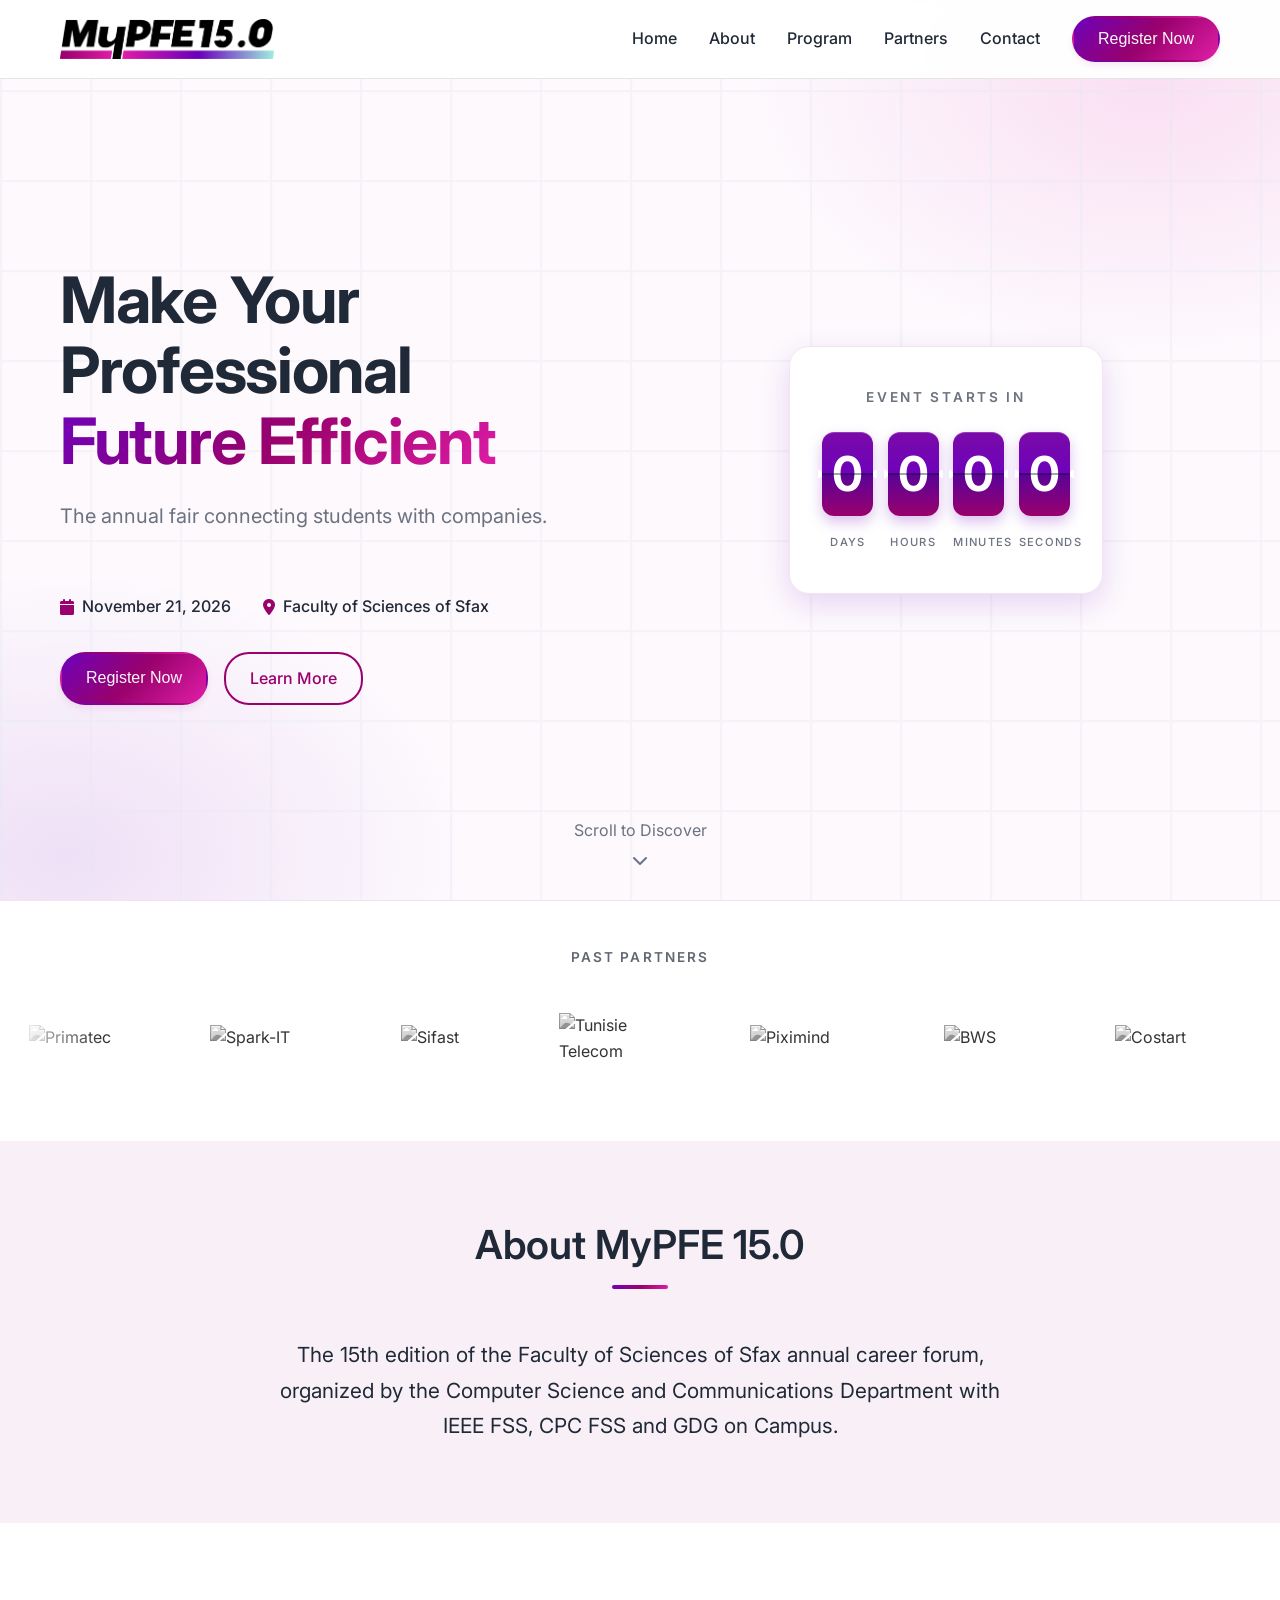
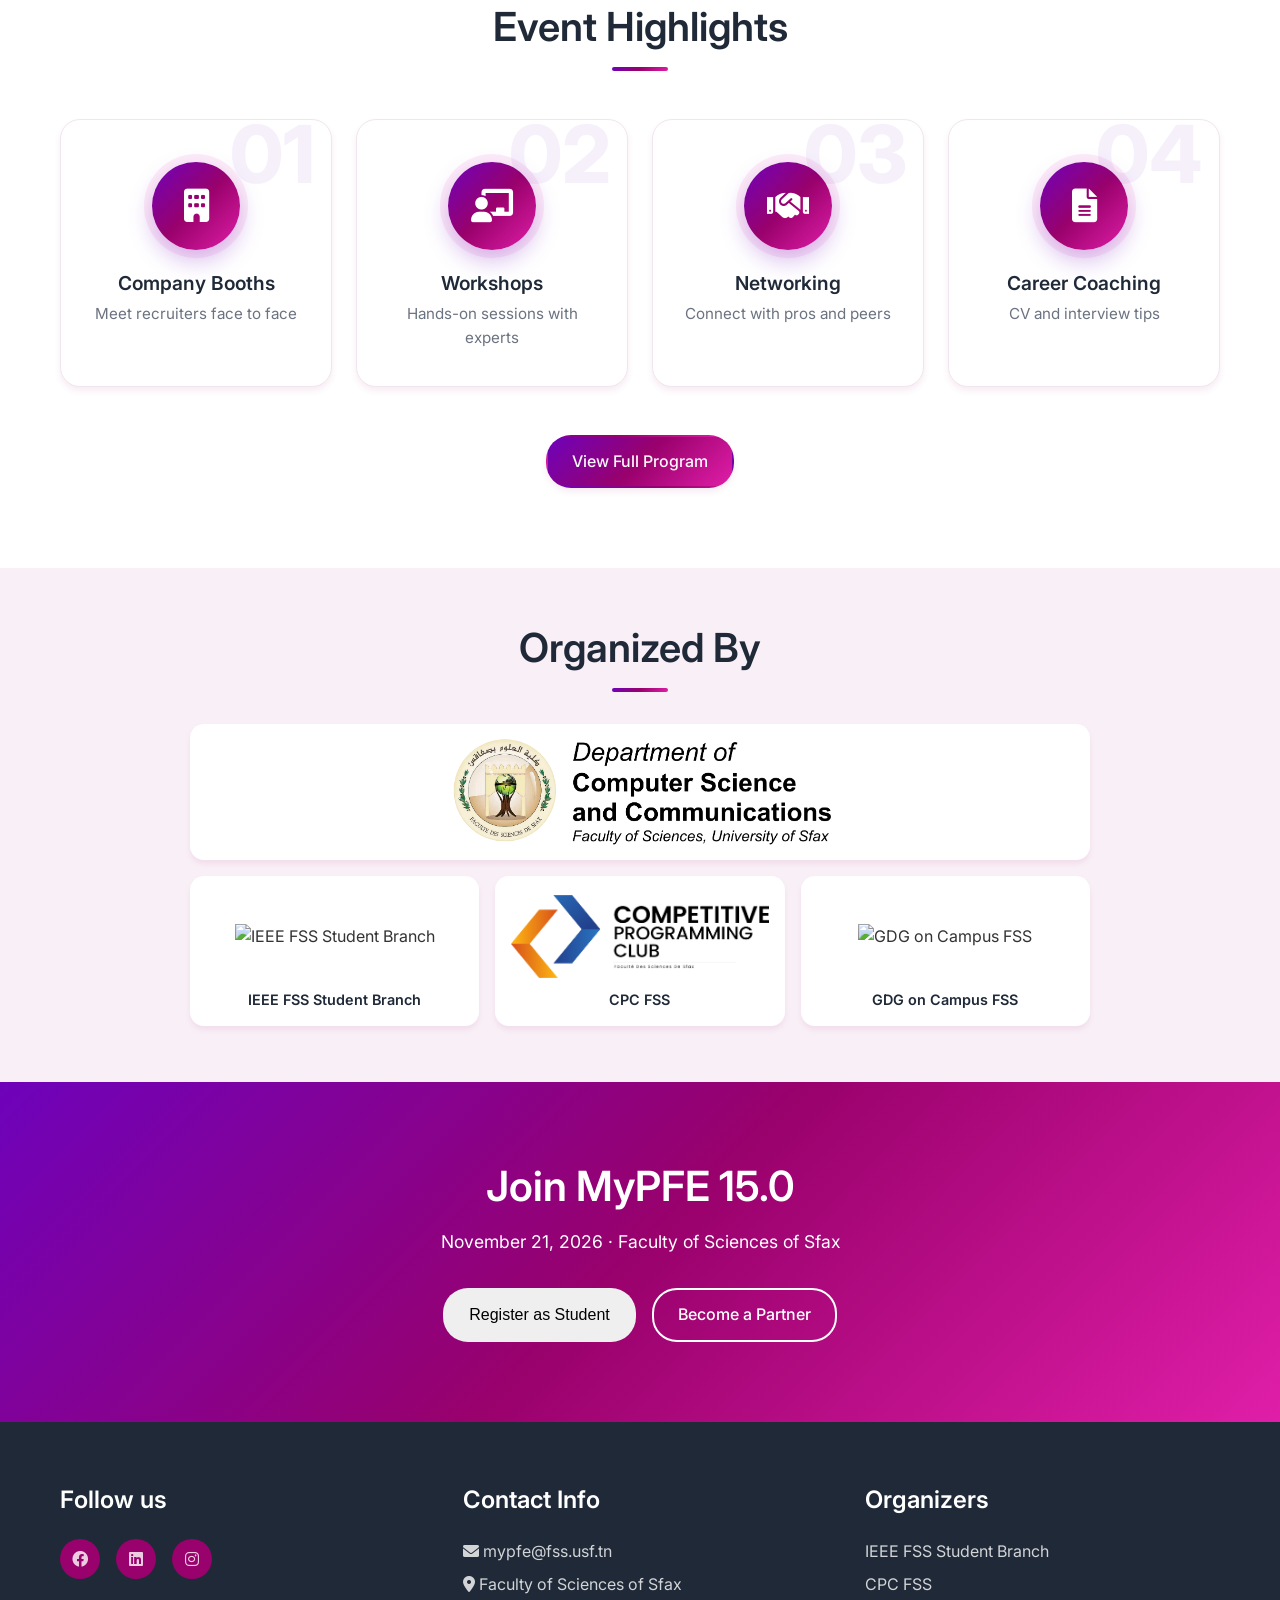
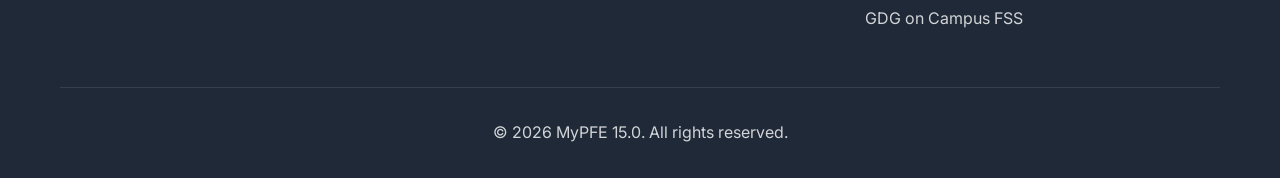
==== commit 957955c5: "update frontend" ====
--- a/index.html
+++ b/index.html
@@ -43,7 +43,7 @@
                     <span class="highlight">Future Efficient</span>
                 </h1>
                 <p class="hero-subtitle text-reveal">
-                    The job fair connecting students with companies.
+                    The annual fair connecting students with companies.
                 </p>
                 <div class="hero-info scroll-reveal">
                     <div class="info-item">
@@ -112,7 +112,7 @@
             <div class="about-content">
                 <div class="about-text scroll-reveal-left">
                     <p class="text-reveal">
-                        The 15th edition of the Faculty of Sciences of Sfax job fair, organized by the Computer Science and Communications Department with IEEE FSS, CPC FSS and GDG on Campus.
+                        The 15th edition of the Faculty of Sciences of Sfax annual career forum, organized by the Computer Science and Communications Department with IEEE FSS, CPC FSS and GDG on Campus.
                     </p>
                 </div>
             </div>
@@ -120,23 +120,41 @@
     </section>
 
     <!-- Program Highlights -->
-    <section class="program-highlights">
-        <div class="container">
-            <div class="section-header scroll-reveal">
-                <h2 class="text-reveal">Event Highlights</h2>
-                
-            </div>
-            <div class="program-grid">
-                <!-- Highlights will be loaded from JSON -->
-            </div>
-            <div class="program-cta scroll-reveal">
-                <a href="pages/program.html" class="btn btn-primary">View Full Program</a>
-            </div>
-        </div>
-    </section>
+<!-- Highlights -->
+<section class="program-highlights">
+    <div class="container">
+        <div class="section-header scroll-reveal">
+            <h2 class="text-reveal">Event Highlights</h2>
+        </div>
+        <div class="hl-grid">
+            <div class="hl-card scroll-reveal" data-num="01">
+                <div class="hl-icon"><i class="fas fa-building"></i></div>
+                <h3>Company Booths</h3>
+                <p>Meet recruiters face to face</p>
+            </div>
+            <div class="hl-card scroll-reveal" data-num="02">
+                <div class="hl-icon"><i class="fas fa-chalkboard-teacher"></i></div>
+                <h3>Workshops</h3>
+                <p>Hands-on sessions with experts</p>
+            </div>
+            <div class="hl-card scroll-reveal" data-num="03">
+                <div class="hl-icon"><i class="fas fa-handshake"></i></div>
+                <h3>Networking</h3>
+                <p>Connect with pros and peers</p>
+            </div>
+            <div class="hl-card scroll-reveal" data-num="04">
+                <div class="hl-icon"><i class="fas fa-file-alt"></i></div>
+                <h3>Career Coaching</h3>
+                <p>CV and interview tips</p>
+            </div>
+        </div>
+        <div class="program-cta scroll-reveal">
+            <a href="pages/program.html" class="btn btn-primary">View Full Program</a>
+        </div>
+    </div>
+</section>
 
     
-
     <!-- Organizers Section -->
     <section class="organizers">
         <div class="container">
@@ -144,6 +162,11 @@
                 <h2 class="text-reveal">Organized By</h2>
             </div>
             <div class="organizers-grid">
+                <div class="organizer organizer-main scroll-reveal">
+    <div class="logo-container">
+        <img src="assets/images/logos/dep_info_logo.png" alt="Computer Science and Communications Department">
+    </div>
+</div>
                 <div class="organizer scroll-reveal">
                     <div class="logo-container">
                         <img src="assets/images/logos/ieee-blue-2.png" alt="IEEE FSS Student Branch">
@@ -173,7 +196,7 @@
                 <h2 class="text-reveal">Join MyPFE 15.0</h2>
                 <p class="text-reveal">November 21, 2026 · Faculty of Sciences of Sfax</p>
                 <div class="cta-buttons scroll-reveal">
-                    <button class="btn btn-primary register-btn" data-type="student">Register as Student</button>
+                    <button class="btn register-btn" data-type="student">Register as Student</button>
                     <a href="pages/sponsors.html" class="btn btn-outline">Become a Partner</a>
                 </div>
             </div>
--- a/assets/css/polish.css
+++ b/assets/css/polish.css
@@ -196,4 +196,180 @@
     background: var(--gradient); color: #fff;
 }
 .tl-time { font-size: .9rem; }
-@media (max-width: 640px) { .tl-lines li { flex-direction: column; gap: 4px; } }+@media (max-width: 640px) { .tl-lines li { flex-direction: column; gap: 4px; } }
+
+/* ---- Location ---- */
+.location-section { padding: 4rem 0 5rem; background: #fff; }
+.location-content { display: grid; grid-template-columns: 1fr 2fr; gap: 2rem; align-items: stretch; }
+.location-card {
+    background: #fff; border: 1px solid #f1e6ef; border-radius: 16px;
+    padding: 1.8rem; box-shadow: var(--shadow-light); height: 100%;
+}
+.location-card h3 { margin-bottom: .8rem; }
+.location-card p { color: var(--text-light); margin-bottom: 1.2rem; }
+.map-container { border-radius: 16px; overflow: hidden; box-shadow: var(--shadow-light); height: 100%; min-height: 320px; }
+.map-container iframe { display: block; width: 100%; height: 100%; min-height: 320px; }
+@media (max-width: 900px) { .location-content { grid-template-columns: 1fr; } }
+
+
+/* ---- Venue (About) ---- */
+.venue-info { padding: 4rem 0 5rem; background: var(--background-light); }
+.venue-content { display: grid; grid-template-columns: 1fr 2fr; gap: 2rem; align-items: stretch; }
+.venue-card {
+    background: #fff; border: 1px solid #f1e6ef; border-radius: 16px;
+    padding: 1.8rem; box-shadow: var(--shadow-light); height: 100%;
+}
+.venue-card i { color: var(--secondary-color); font-size: 1.6rem; margin-bottom: .6rem; }
+.venue-card p { color: var(--text-light); margin-bottom: 1.2rem; }
+.venue-map { border-radius: 16px; overflow: hidden; box-shadow: var(--shadow-light); min-height: 320px; }
+.venue-map iframe { display: block; width: 100%; height: 100%; min-height: 320px; }
+@media (max-width: 900px) { .venue-content { grid-template-columns: 1fr; } }
+
+/* ---- About timeline (compact, matches Program) ---- */
+.event-history { padding: 4rem 0 5rem; background: #fff; }
+.timeline { position: relative; max-width: 520px; margin: 0 auto; padding: 0; }
+.timeline::before {
+    content: ''; position: absolute; top: 8px; bottom: 8px; left: 98px; right: auto;
+    width: 2px; transform: none;
+    background: linear-gradient(#6E02BB, #E01EA8); opacity: .25;
+}
+.timeline-item {
+    display: grid; grid-template-columns: 80px 1fr; gap: 36px; align-items: center;
+    position: relative; width: 100%; left: 0; float: none;
+    margin: 0; padding: 0 0 1rem; text-align: left;
+}
+.timeline-item::after { display: none; }
+.timeline-item::before {
+    content: ''; position: absolute; left: 90px; top: 50%; margin-top: -9px;
+    width: 16px; height: 16px; border-radius: 50%;
+    background: #fff; border: 3px solid var(--secondary-color);
+}
+.timeline-item:first-child::before {
+    background: var(--secondary-color); box-shadow: 0 0 0 6px rgba(224,30,168,.15);
+}
+.timeline-year {
+    text-align: right; font-weight: 700; font-size: .95rem;
+    color: var(--primary-dark); font-variant-numeric: tabular-nums;
+}
+.timeline-content {
+    background: #fff; border: 1px solid #f1e6ef; border-radius: 14px;
+    padding: .8rem 1.3rem; box-shadow: var(--shadow-light);
+    transition: transform .25s, box-shadow .25s;
+}
+.timeline-content:hover { transform: translateY(-3px); box-shadow: var(--shadow); }
+.timeline-content h4 { margin: 0; font-size: 1.05rem; }
+
+@media (max-width: 640px) {
+    .timeline::before { left: 7px; }
+    .timeline-item { grid-template-columns: 1fr; gap: 4px; padding-left: 30px; }
+    .timeline-item::before { left: 0; top: 10px; margin-top: 0; }
+    .timeline-year { text-align: left; }
+}
+/* ---- Highlights: big-icon tiles ---- */
+.hl-grid { display: grid; grid-template-columns: repeat(4, 1fr); gap: 1.5rem; margin-bottom: 3rem; }
+.hl-card {
+    position: relative; overflow: hidden; text-align: center;
+    background: #fff; border: 1px solid #f1e6ef; border-radius: 20px;
+    padding: 2.6rem 1.5rem 2.2rem; box-shadow: var(--shadow-light);
+    transition: transform .3s, box-shadow .3s, border-color .3s;
+}
+.hl-card::after {
+    content: attr(data-num); position: absolute; top: -.4rem; right: 1rem;
+    font-size: 5rem; font-weight: 800; line-height: 1; color: rgba(110,2,187,.06);
+    pointer-events: none;
+}
+.hl-icon {
+    width: 88px; height: 88px; margin: 0 auto 1.4rem; border-radius: 50%;
+    display: grid; place-items: center; font-size: 2.1rem; color: #fff;
+    background: var(--gradient);
+    box-shadow: 0 10px 24px rgba(110,2,187,.28), 0 0 0 8px rgba(224,30,168,.08);
+    transition: transform .3s;
+}
+.hl-card h3 { font-size: 1.2rem; margin: 0 0 .4rem; }
+.hl-card p { margin: 0; color: var(--text-light); font-size: .95rem; }
+.hl-card:hover { transform: translateY(-8px); box-shadow: var(--shadow); border-color: #e7c9e3; }
+.hl-card:hover .hl-icon { transform: scale(1.08) rotate(-4deg); }
+
+@media (max-width: 900px) { .hl-grid { grid-template-columns: repeat(2, 1fr); } }
+@media (max-width: 520px) { .hl-grid { grid-template-columns: 1fr; } }
+
+/* ---- Organizers: tight cards + department on top ---- */
+.organizers { padding: 4rem 0; }
+.organizers .section-header { margin-bottom: 2rem; }
+.organizers-grid {
+    display: grid; grid-template-columns: repeat(3, 1fr);
+    gap: 1.2rem; max-width: 900px; margin: 0 auto;
+}
+.organizer { padding: 1.2rem 1rem; text-align: center; border-radius: 14px; }
+
+/* the empty space: remove any fixed height around the logo */
+.organizer .logo-container {
+    height: auto; min-height: 0; margin: 0 auto .6rem; padding: 0;
+    display: flex; align-items: center; justify-content: center;
+}
+.organizer h4 { margin: 0; font-size: .95rem; line-height: 1.3; }
+
+/* department: full width, logo left, name right */
+.organizer.organizer-main {
+    grid-column: 1 / -1;
+    display: flex; align-items: center; justify-content: center; gap: 1.5rem;
+    padding: 1.3rem 2rem;
+}
+.organizer.organizer-main .logo-container { margin: 0; }
+.organizer.organizer-main h4 { font-size: 1rem; text-align: left; }
+
+@media (max-width: 700px) {
+    .organizers-grid { grid-template-columns: 1fr; }
+    .organizer.organizer-main { flex-direction: column; gap: .6rem; }
+    .organizer.organizer-main h4 { text-align: center; }
+}
+/* ---- Organizers: kill the empty space ---- */
+.organizers { padding: 3.5rem 0 !important; }
+.organizers-grid {
+    display: grid !important; grid-template-columns: repeat(3, 1fr);
+    gap: 1rem; max-width: 900px; margin: 0 auto; align-items: stretch;
+}
+
+.organizer {
+    height: auto !important; min-height: 0 !important;
+    display: flex !important; flex-direction: column;
+    justify-content: center !important; align-items: center;
+    gap: .6rem; padding: 1rem !important; text-align: center;
+}
+.organizer .logo-container {
+    height: 90px !important; min-height: 0 !important; width: 100% !important;
+    margin: 0 !important; padding: 0 !important;
+    display: flex; align-items: center; justify-content: center;
+}
+.organizer .logo-container img {
+    height: auto !important; width: auto !important;
+    max-height: 90px !important; max-width: 100% !important; object-fit: contain;
+}
+.organizer h4 { margin: 0 !important; font-size: .9rem; }
+
+/* department: full width, smaller logo */
+.organizer.organizer-main { grid-column: 1 / -1; padding: .8rem 1rem !important; }
+.organizer.organizer-main .logo-container { height: 110px !important; }
+.organizer.organizer-main .logo-container img { max-height: 110px !important; }
+
+@media (max-width: 700px) {
+    .organizers-grid { grid-template-columns: 1fr; }
+}
+/* ---- Registration: "opens soon" mode ---- */
+.reg-soon { display: none; text-align: center; padding: 2.5rem 1rem; }
+.reg-soon i { font-size: 3rem; color: var(--secondary-color); margin-bottom: 1rem; }
+.reg-soon h4 { font-size: 1.4rem; margin: 0 0 .5rem; }
+.reg-soon p { color: var(--text-light); margin: 0; }
+
+.reg-closed .reg-soon { display: block; }
+.reg-closed .registration-form { display: none; }
+/* ---- "Coming soon" box ---- */
+.soon-box {
+    max-width: 520px; margin: 0 auto; text-align: center;
+    background: #fff; border: 1px solid #f1e6ef; border-radius: 16px;
+    padding: 2.5rem 1.5rem; box-shadow: var(--shadow-light);
+}
+.soon-box i { font-size: 2.6rem; color: var(--secondary-color); margin-bottom: 1rem; }
+.soon-box h4 { font-size: 1.3rem; margin: 0 0 .4rem; }
+.soon-box p { color: var(--text-light); margin: 0; }
+.workshops-grid[hidden] { display: none !important; }
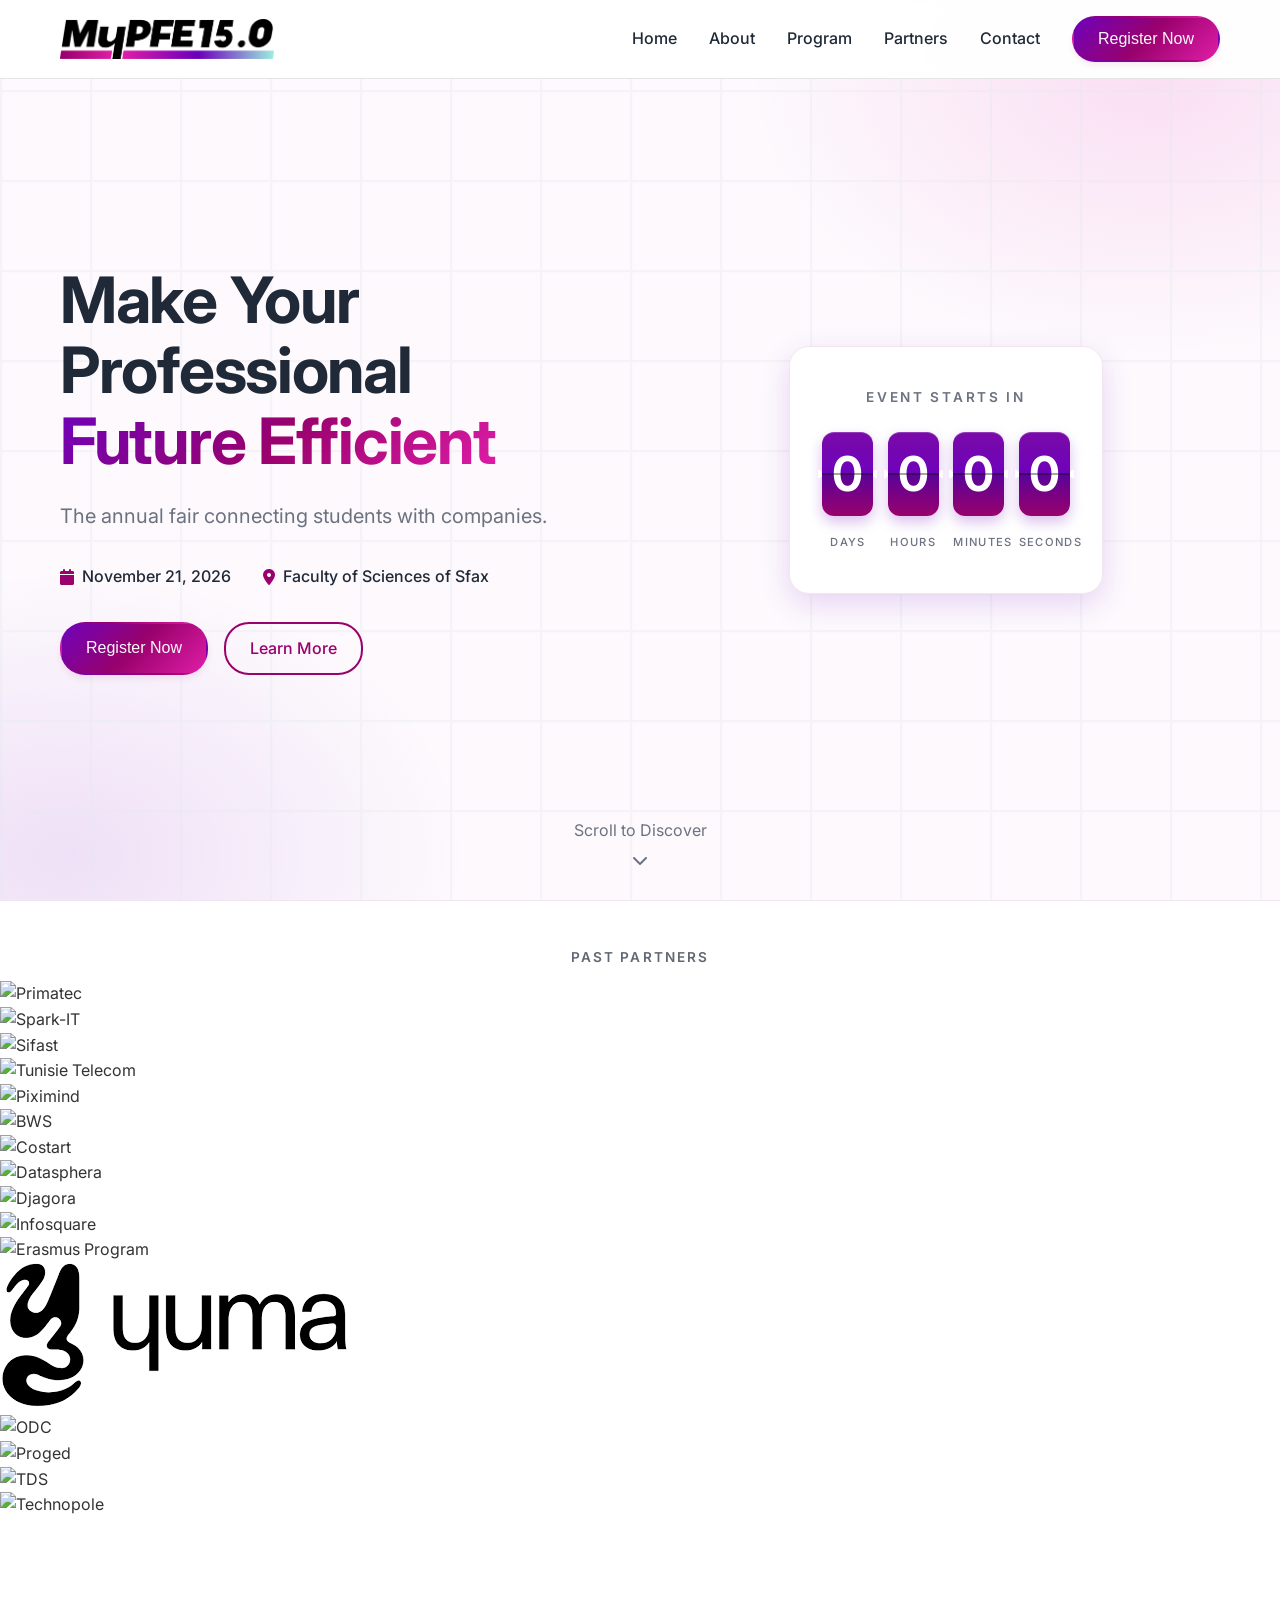
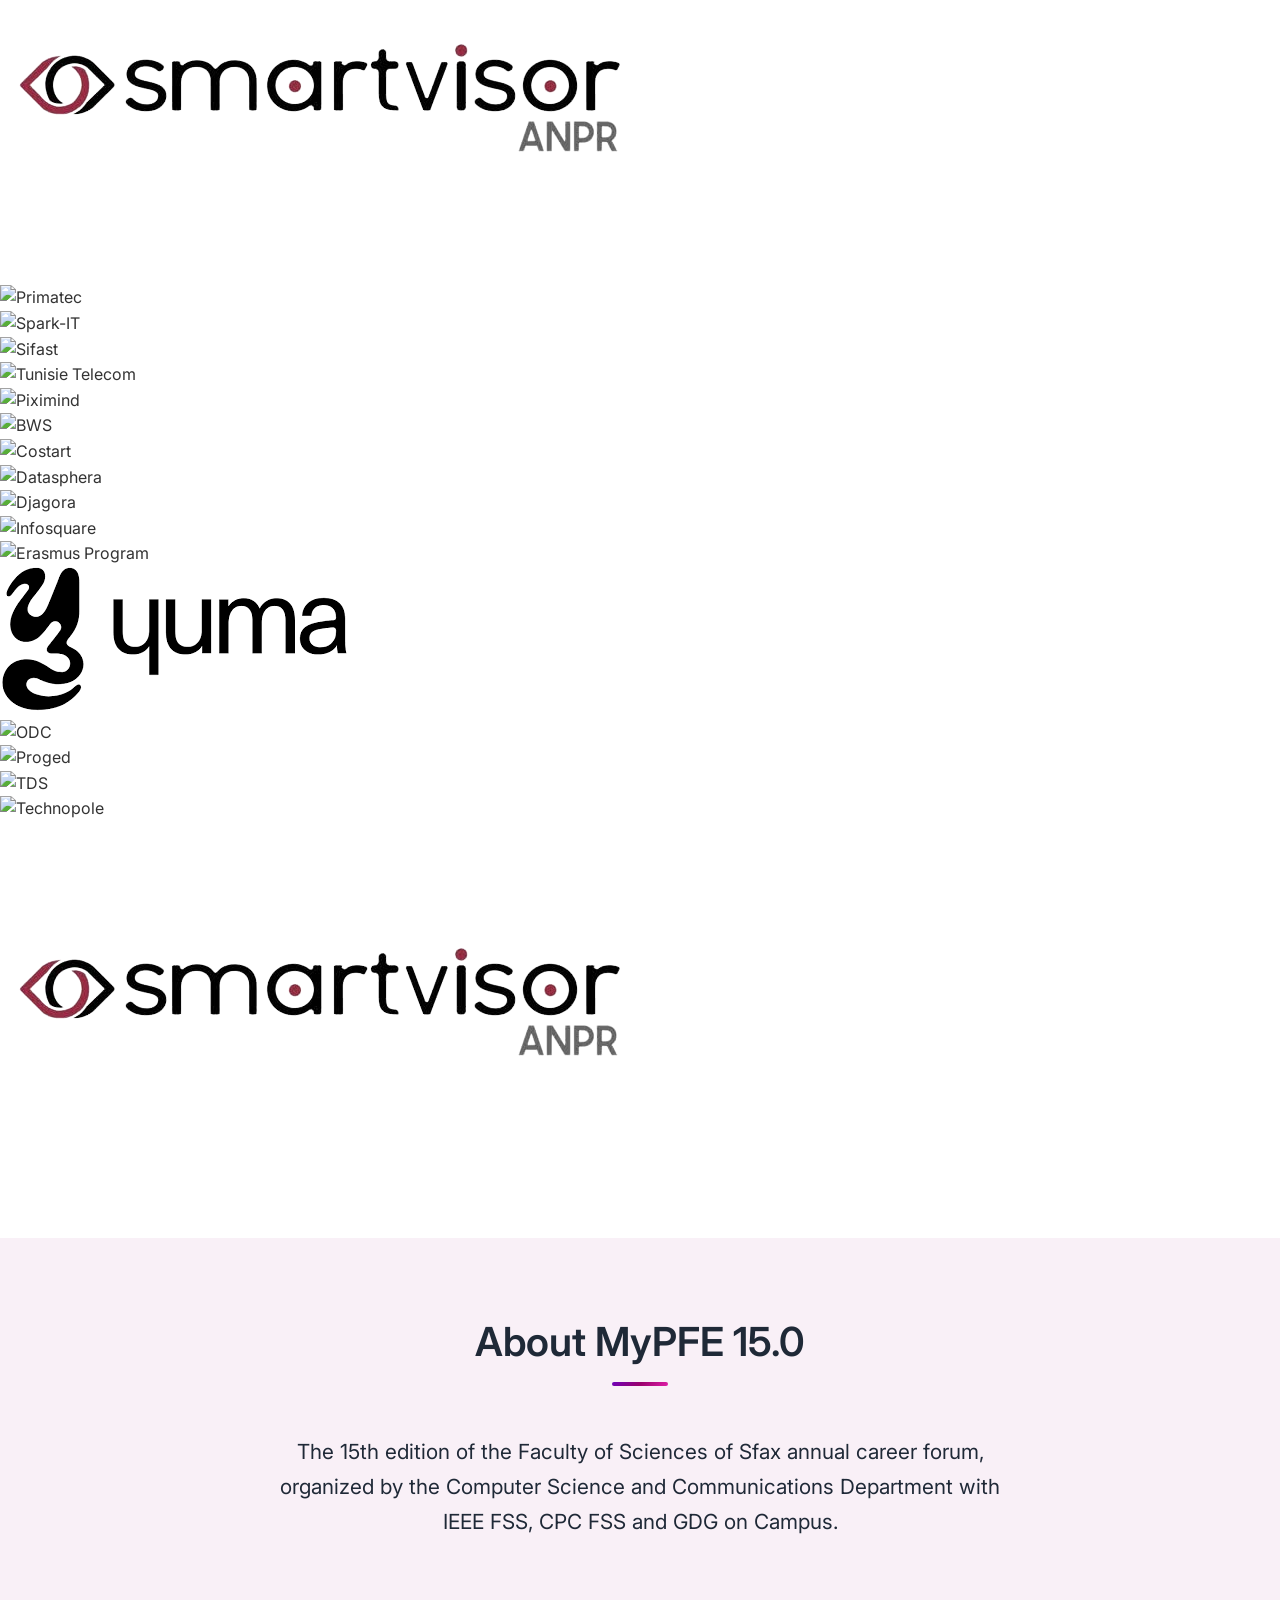
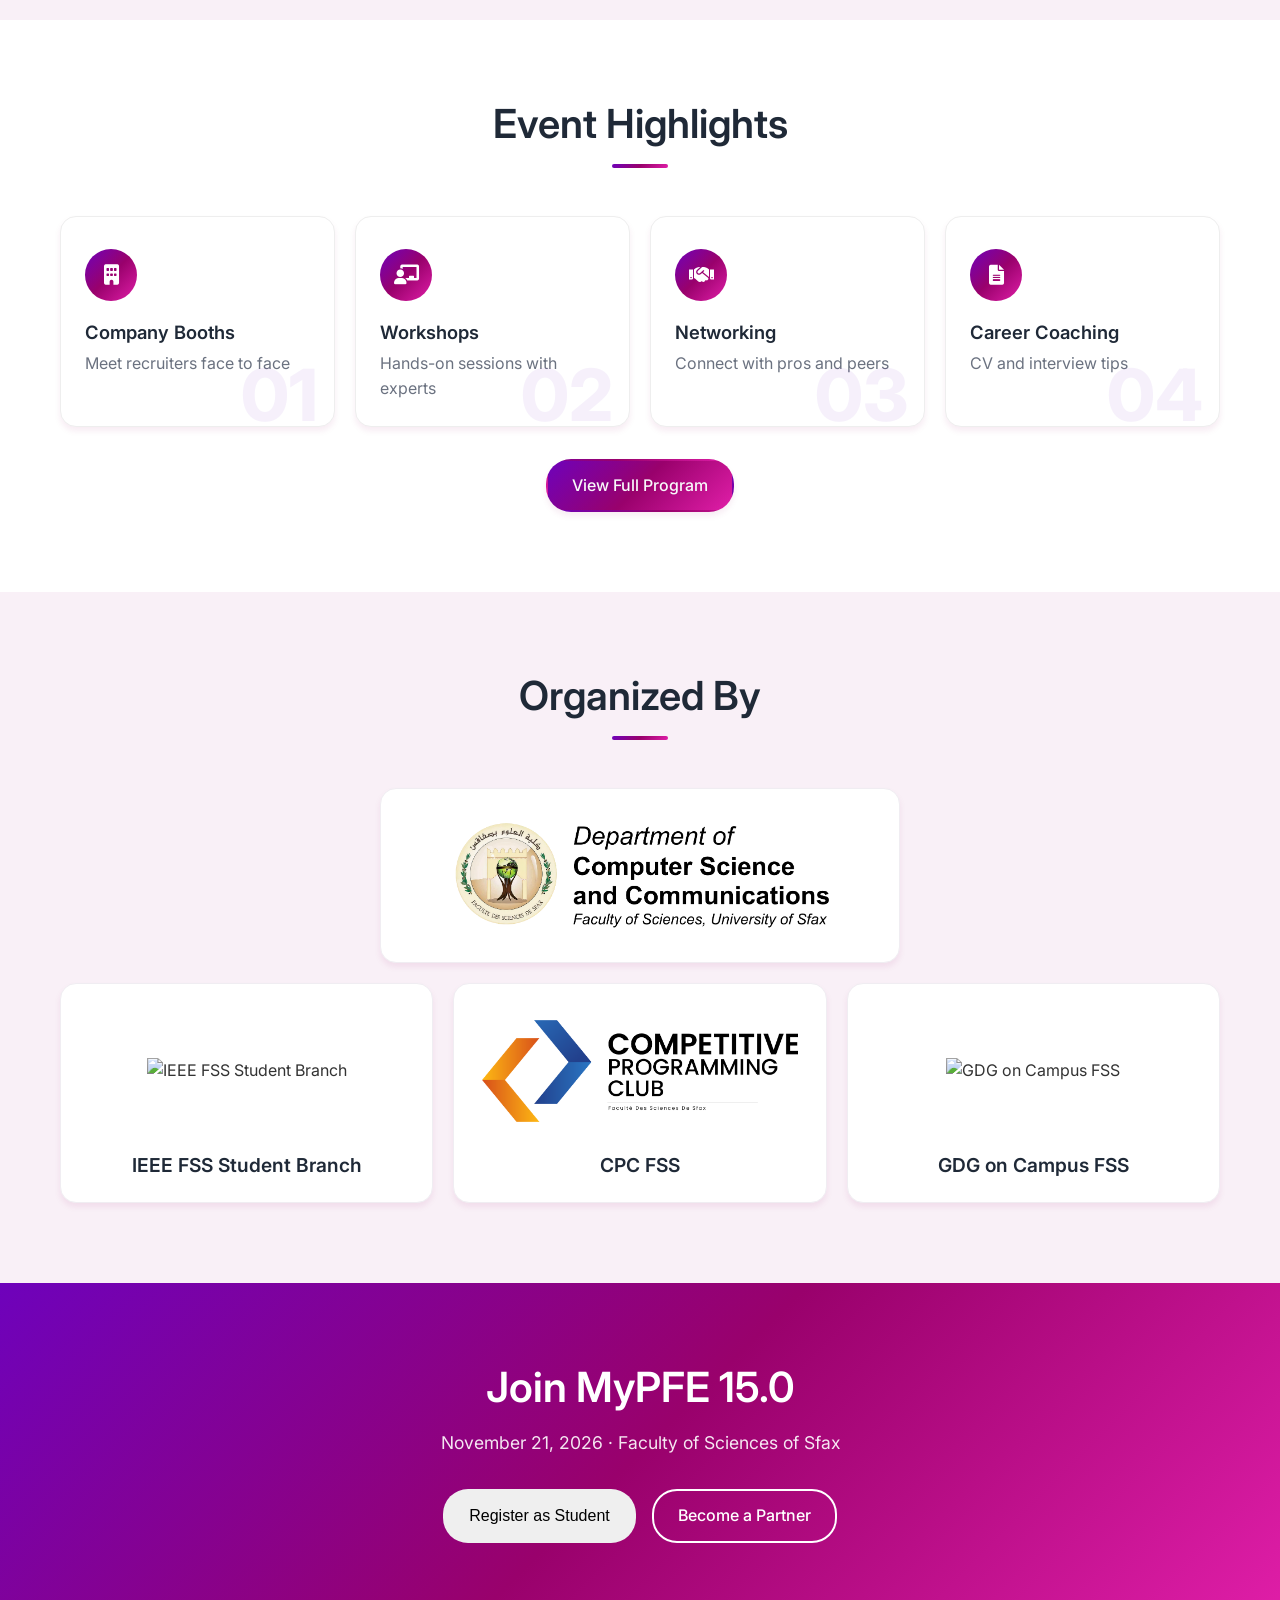
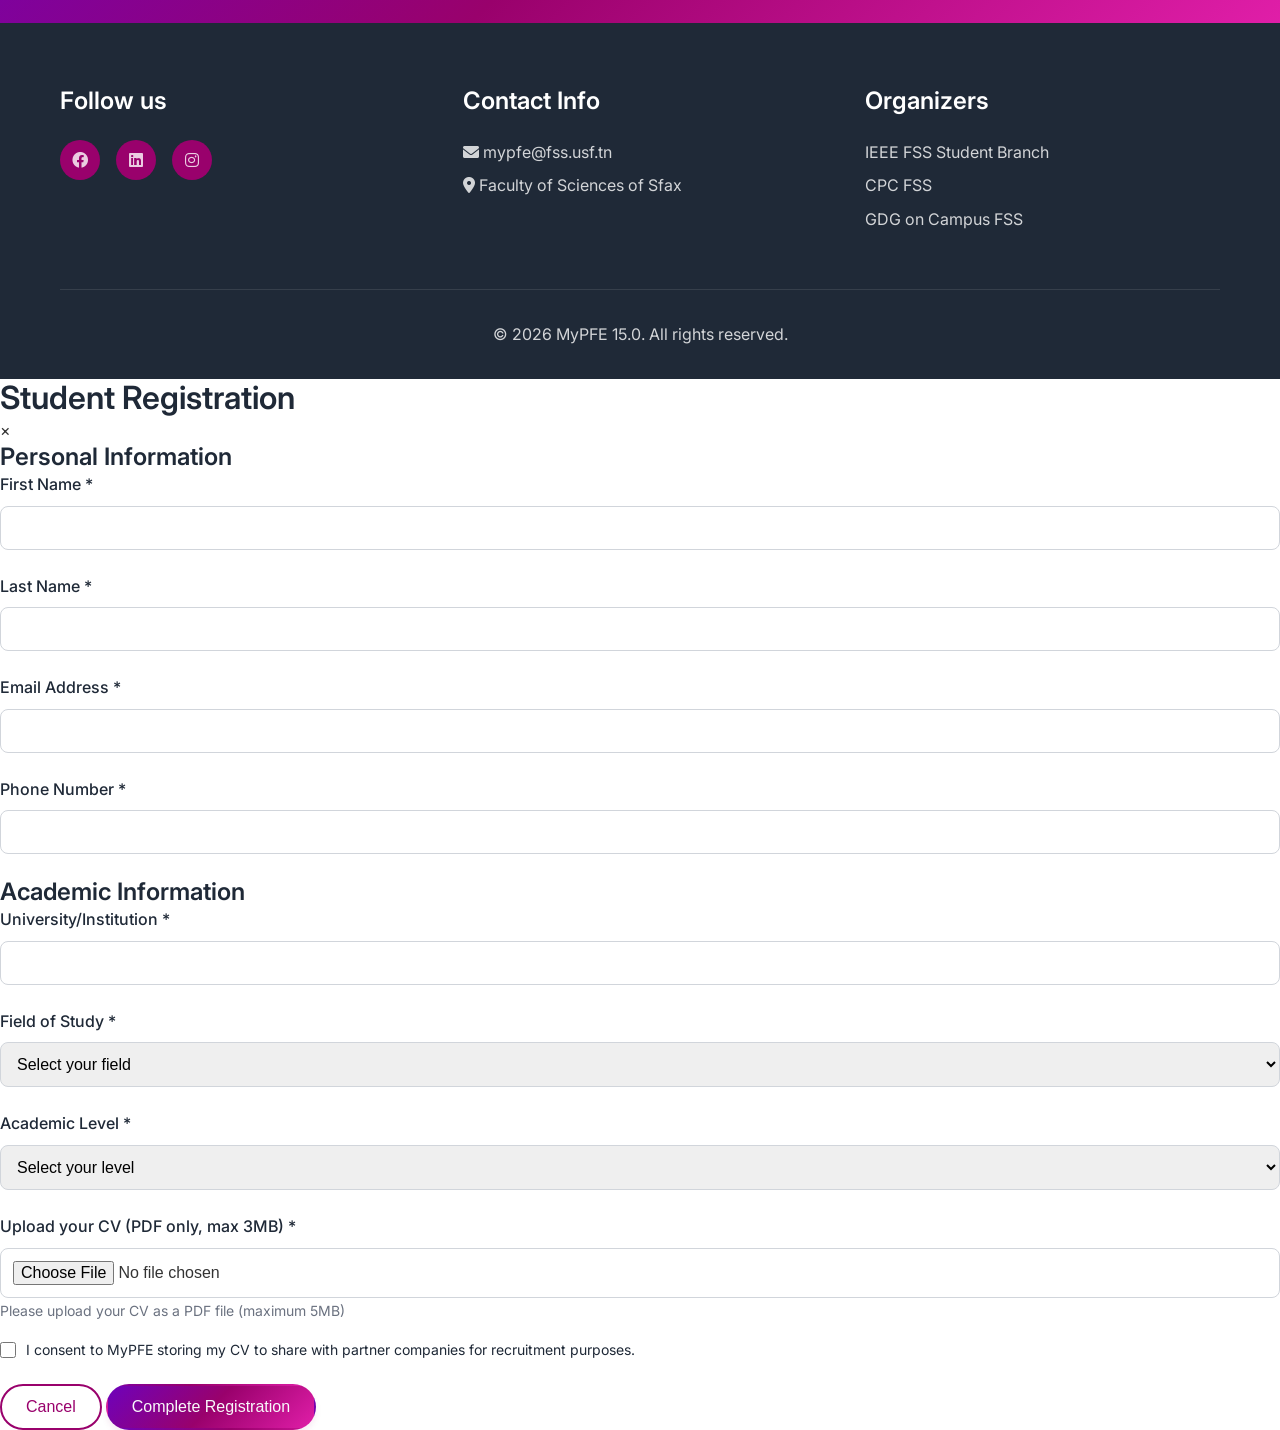
==== commit a60f88d4: "Update partner and workshop sections" ====
--- a/index.html
+++ b/index.html
@@ -9,19 +9,20 @@
     <link rel="stylesheet" href="assets/css/polish.css">
     <link href="https://cdnjs.cloudflare.com/ajax/libs/font-awesome/6.0.0/css/all.min.css" rel="stylesheet">
     <link href="https://fonts.googleapis.com/css2?family=Inter:wght@300;400;500;600;700&display=swap" rel="stylesheet">
+    <link rel="icon" type="image/jpeg" href="assets/images/logos/fss-logo.jpg">
 </head>
 <body>
     <!-- Navigation -->
     <nav class="navbar">
         <div class="nav-container">
-            <div class="nav-logo">
+            <a href="index.html" class="nav-logo">
                 <img src="assets/images/MYPFE15_LOGO1_black.png" alt="MyPFE 15.0" class="logo">
-            </div>
+            </a>
             <div class="nav-menu" id="nav-menu">
                 <a href="#home" class="nav-link">Home</a>
                 <a href="pages/about.html" class="nav-link">About</a>
                 <a href="pages/program.html" class="nav-link">Program</a>
-                <a href="pages/sponsors.html" class="nav-link">Partners</a>
+                <a href="pages/partners.html" class="nav-link">Partners</a>
                 <a href="pages/contact.html" class="nav-link">Contact</a>
                 <button class="nav-link btn-primary btn register-btn" data-type="student">Register Now</button>
             </div>
@@ -161,29 +162,31 @@
             <div class="section-header scroll-reveal">
                 <h2 class="text-reveal">Organized By</h2>
             </div>
-            <div class="organizers-grid">
+            <div class="organizers-layout">
                 <div class="organizer organizer-main scroll-reveal">
-    <div class="logo-container">
-        <img src="assets/images/logos/dep_info_logo.png" alt="Computer Science and Communications Department">
-    </div>
-</div>
-                <div class="organizer scroll-reveal">
                     <div class="logo-container">
-                        <img src="assets/images/logos/ieee-blue-2.png" alt="IEEE FSS Student Branch">
-                    </div>
-                    <h4>IEEE FSS Student Branch</h4>
-                </div>
-                <div class="organizer scroll-reveal">
-                    <div class="logo-container cpc-logo">
-                        <img src="assets/images/logos/cpc-fss.png" alt="CPC FSS">
-                    </div>
-                    <h4>CPC FSS</h4>
-                </div>
-                <div class="organizer scroll-reveal">
-                    <div class="logo-container">
-                        <img src="assets/images/logos/gdg-campus.png" alt="GDG on Campus FSS">
-                    </div>
-                    <h4>GDG on Campus FSS</h4>
+                        <img src="assets/images/logos/dep_info_logo.png" alt="Computer Science and Communications Department">
+                    </div>
+                </div>
+                <div class="organizers-grid">
+                    <div class="organizer scroll-reveal">
+                        <div class="logo-container">
+                            <img src="assets/images/logos/ieee-blue-2.png" alt="IEEE FSS Student Branch">
+                        </div>
+                        <h4>IEEE FSS Student Branch</h4>
+                    </div>
+                    <div class="organizer scroll-reveal">
+                        <div class="logo-container cpc-logo">
+                            <img src="assets/images/logos/cpc-fss.png" alt="CPC FSS">
+                        </div>
+                        <h4>CPC FSS</h4>
+                    </div>
+                    <div class="organizer scroll-reveal">
+                        <div class="logo-container">
+                            <img src="assets/images/logos/gdg-campus.png" alt="GDG on Campus FSS">
+                        </div>
+                        <h4>GDG on Campus FSS</h4>
+                    </div>
                 </div>
             </div>
         </div>
@@ -197,7 +200,7 @@
                 <p class="text-reveal">November 21, 2026 · Faculty of Sciences of Sfax</p>
                 <div class="cta-buttons scroll-reveal">
                     <button class="btn register-btn" data-type="student">Register as Student</button>
-                    <a href="pages/sponsors.html" class="btn btn-outline">Become a Partner</a>
+                    <a href="pages/partners.html" class="btn btn-outline">Become a Partner</a>
                 </div>
             </div>
         </div>
--- a/assets/css/style.css
+++ b/assets/css/style.css
@@ -579,18 +579,11 @@
     padding: 1rem;
 }
 
-.organizer img {
+.organizer-logo {
+    width: 280px;
     max-width: 100%;
-    max-height: 100%;
-    width: auto;
-    height: auto;
+    height: 220px;
     object-fit: contain;
-    object-position: center;
-    transition: transform 0.3s ease;
-}
-
-.organizer:hover img {
-    transform: scale(1.05);
 }
 
 /* Make CPC logo bigger */
@@ -793,41 +786,43 @@
 
 .overview-stats {
     display: grid;
-    gap: 1.5rem;
+    grid-template-columns: repeat(2, minmax(0, 1fr));
+    gap: 0;
+    margin: 0 auto;
+    max-width: 400px;
+    width: 100%;
+    padding: 0;
 }
 
 .stat-card {
-    background: var(--background-light);
-    padding: 1.5rem;
-    border-radius: 12px;
-    display: flex;
-    align-items: center;
-    gap: 1rem;
-}
-
-.stat-icon {
-    width: 50px;
-    height: 50px;
-    background: var(--gradient);
-    border-radius: 12px;
-    display: flex;
-    align-items: center;
-    justify-content: center;
-    color: var(--white);
-    font-size: 1.2rem;
-}
-
-.stat-info .stat-number {
-    font-size: 1.8rem;
-    font-weight: 700;
-    color: var(--primary-color);
-    margin-bottom: 0.25rem;
-}
-
-.stat-info .stat-label {
-    color: var(--text-light);
-    font-size: 0.9rem;
-    font-weight: 500;
+    width: 100%;
+    max-width: none;
+    min-height: 130px;
+    padding: 1.25rem;
+    text-align: left;
+    align-items: flex-start;
+    justify-content: space-between;
+}
+
+.overview-stats {
+    order: 1;
+    display: grid;
+    grid-template-columns: repeat(2, minmax(0, 1fr));
+    gap: 0;
+    margin: 0 auto;
+    max-width: 400px;
+    width: 100%;
+    padding: 0;
+}
+
+.stat-card {
+    width: 100%;
+    max-width: none;
+    min-height: 130px;
+    padding: 1.25rem;
+    text-align: left;
+    align-items: flex-start;
+    justify-content: space-between;
 }
 
 /* Organizers Detailed */
@@ -859,14 +854,16 @@
 
 .organizer-info {
     display: grid;
-    grid-template-columns: auto 1fr;
+    grid-template-columns: 280px 1fr;
     gap: 2rem;
     align-items: start;
 }
 
 .organizer-logo {
-    width: 200px;
-    height: 200px;
+    width: 280px;
+    max-width: 100%;
+    height: 220px;
+    object-fit: contain;
 }
 
 .organizer-details h3 {
@@ -1330,6 +1327,30 @@
     border-color: var(--primary-color);
 }
 
+.registration-form .cv-consent-label {
+    display: flex;
+    align-items: flex-start;
+    gap: 0.625rem;
+    font-size: 0.875rem;
+    font-weight: 400;
+    line-height: 1.5;
+    cursor: pointer;
+}
+
+.registration-form .cv-consent-group {
+    display: none;
+    margin-top: 0.5rem;
+}
+
+.registration-form .cv-consent-checkbox {
+    flex: 0 0 1rem;
+    width: 1rem;
+    height: 1rem;
+    margin: 0.2rem 0 0;
+    padding: 0;
+    accent-color: var(--primary-color);
+}
+
 /* Why Partner Section */
 .why-partner {
     padding: 6rem 0;
@@ -1395,15 +1416,30 @@
 }
 
 .former-partners {
-    padding: 4rem 0;
-    background: var(--white);
+    padding: 80px 0;
+    background: #f8fafc;
 }
 
 .partners-grid {
     display: grid;
-    grid-template-columns: repeat(auto-fit, minmax(150px, 1fr));
-    gap: 2rem;
-    align-items: center;
+    grid-template-columns: repeat(auto-fit, minmax(210px, 1fr));
+    gap: 1.25rem;
+    max-width: 900px;
+    margin: 2.5rem auto 0;
+}
+
+.current-partners {
+    padding: 80px 0;
+    background: #f8fafc;
+}
+
+.current-partners-grid {
+    display: grid;
+    grid-template-columns: repeat(auto-fit, minmax(210px, 210px));
+    justify-content: center;
+    gap: 1.25rem;
+    max-width: 900px;
+    margin: 2.5rem auto 0;
 }
 
 .partner-logo {
@@ -1433,1673 +1469,24 @@
     object-position: center;
 }
 
-.trust-content {
-    display: grid;
-    grid-template-columns: 2fr 1fr;
-    gap: 4rem;
-    align-items: center;
-}
-
-.trust-points {
-    display: grid;
-    gap: 1.5rem;
-    margin-top: 2rem;
-}
-
-.trust-point {
-    display: flex;
-    gap: 1rem;
-    align-items: flex-start;
-}
-
-.trust-point i {
-    color: var(--primary-color);
-    font-size: 1.3rem;
-    margin-top: 0.25rem;
-}
-
-.trust-stats {
-    display: grid;
-    gap: 2rem;
-}
-
-.trust-stat {
-    text-align: center;
-    padding: 2rem;
-    background: var(--background-light);
-    border-radius: 12px;
-}
-
-.trust-stat .stat-number {
-    font-size: 2.5rem;
-    font-weight: 700;
-    color: var(--primary-color);
-    margin-bottom: 0.5rem;
-}
-
-.trust-stat .stat-label {
-    color: var(--text-light);
-    font-weight: 500;
-}
-
-/* Active Navigation Link */
-.nav-link.active {
-    color: var(--primary-color);
-}
-
-.nav-link.active::after {
-    width: 100%;
-}
-
-/* Responsive Design */
-@media (max-width: 768px) {
-    .nav-menu {
-        position: fixed;
-        left: -100%;
-        top: 70px;
-        flex-direction: column;
-        background-color: var(--white);
-        width: 100%;
-        text-align: center;
-        transition: 0.3s;
-        box-shadow: var(--shadow);
-        padding: 2rem 0;
-    }
-
-    .nav-menu.active {
-        left: 0;
-    }
-
-    .nav-toggle {
-        display: flex;
-    }
-
-    .hero-container {
-        grid-template-columns: 1fr;
-        text-align: center;
-        gap: 2rem;
-    }
-
-    .hero-title {
-        font-size: 2.5rem;
-    }
-
-    .hero-info {
-        justify-content: center;
-        flex-wrap: wrap;
-    }
-
-    .about-content {
-        grid-template-columns: 1fr;
-        gap: 2rem;
-    }
-
-    .stats-grid {
-        grid-template-columns: repeat(2, 1fr);
-    }
-
-    .program-grid {
-        grid-template-columns: 1fr;
-    }
-
-    .organizers-grid {
-        grid-template-columns: 1fr;
-        gap: 2rem;
-    }
-
-    .organizer {
-        min-height: 240px;
-        padding: 2rem 1.5rem;
-    }
-    
-    .organizer .logo-container {
-        height: 100px;
-    }
-
-    /* Keep CPC logo bigger on tablet */
-    .organizer .logo-container.cpc-logo {
-        height: 130px;
-    }
-
-    /* Mobile layout for overview content - stats first, then text */
-    .overview-content {
-        grid-template-columns: 1fr;
-        gap: 3rem;
-        display: flex;
-        flex-direction: column;
-    }
-
-    .overview-stats {
-        order: 1;
-        display: flex;
-        flex-direction: column;
-        align-items: center;
-        gap: 3rem;
-        padding: 4rem 1.5rem;
-        margin: 0 auto;
-        max-width: 400px;
-        width: 100%;
-    }
-
-    .stat-card {
-        width: 100%;
-        max-width: 350px;
-        text-align: center;
-        justify-content: center;
-        padding: 2.5rem 2rem;
-        min-height: 150px;
-        display: flex;
-        flex-direction: column;
-        align-items: center;
-        justify-content: center;
-    }
-
-    .overview-text {
-        order: 2;
-    }
-
-    .cta-buttons {
-        flex-direction: column;
-        align-items: center;
-    }
-
-    .footer-content {
-        grid-template-columns: 1fr;
-        text-align: center;
-    }
-
-    /* Mobile features layout - stack vertically */
-    .features {
-        flex-direction: column;
-        gap: 1.5rem;
-        align-items: center;
-    }
-    
-    .feature {
-        width: 280px;
-        padding: 1.5rem;
-        min-height: 160px;
-    }
-
-    .feature i {
-        font-size: 1.8rem;
-        margin-top: 0;
-        margin-bottom: 0.5rem;
-    }
-
-    h1 { font-size: 2.5rem; }
-    h2 { font-size: 2rem; }
-    h3 { font-size: 1.5rem; }
-}
-
-@media (max-width: 480px) {
-    .container {
-        padding: 0 15px;
-    }
-
-    .hero {
-        padding: 100px 0 60px;
-    }
-
-    .hero-title {
-        font-size: 2rem;
-    }
-
-    .stats-grid {
-        grid-template-columns: 1fr;
-    }
-
-    .organizer-info {
-        grid-template-columns: 1fr;
-        text-align: center;
-    }
-
-    .organizer {
-        min-height: 220px;
-        padding: 1.5rem;
-    }
-    
-    .organizer .logo-container {
-        height: 80px;
-        padding: 0.5rem;
-    }
-
-    /* Keep CPC logo bigger on mobile */
-    .organizer .logo-container.cpc-logo {
-        height: 100px;
-    }
-    
-    .organizer h4 {
-        font-size: 1.1rem;
-    }
-    
-    .organizer p {
-        font-size: 0.9rem;
-    }
-
-    .mission-content,
-    .trust-content,
-    .expo-content {
-        grid-template-columns: 1fr;
-        gap: 2rem;
-    }
-
-    .timeline::before {
-        display: none;
-    }
-
-    .timeline-item {
-        flex-direction: column;
-        align-items: flex-start;
-        padding-left: 0;
-    }
-
-    .timeline-year {
-        margin-bottom: 1rem;
-    }
-
-    .venue-content,
-    .contact-grid {
-        grid-template-columns: 1fr;
-    }
-
-    .packages-grid {
-        grid-template-columns: 1fr;
-    }
-
-    .package-card.popular {
-        transform: none;
-    }
-
-    /* Fix timeline overflow on mobile */
-    .schedule-time {
-        width: 100px !important;
-    }
-
-    .schedule-item::after {
-        left: 98px !important;
-    }
-
-    .detailed-schedule .schedule-item {
-        flex-direction: column;
-        align-items: flex-start;
-        background: transparent;
-        border-radius: 0;
-        padding: 0;
-        margin-bottom: 1.5rem;
-        box-shadow: none;
-    }
-
-    .detailed-schedule .schedule-content {
-        margin-left: 0;
-        margin-top: 0;
-        width: 100%;
-    }
-
-    /* Hide schedule-time on mobile */
-    .detailed-schedule .schedule-time {
-        display: none !important;
-    }
-
-    /* Hide timeline and circular marks on mobile */
-    .schedule-item::after {
-        display: none !important;
-    }
-
-    .schedule-time::after {
-        display: none !important;
-    }
-
-    /* Hide speaker/instructor info on mobile */
-    .speaker-info {
-        display: none !important;
-    }
-
-    /* Remove featured effects on mobile */
-    .schedule-item.featured .schedule-content {
-        border-left: none !important;
-        background: transparent !important;
-    }
-
-    .schedule-item.featured .schedule-content::before {
-        display: none !important;
-    }
-
-    /* Remove orange top border from schedule cards */
-    .schedule-content::before {
-        display: none !important;
-    }
-
-    /* Give all schedule items same near-white background */
-    .detailed-schedule .schedule-item {
-        background: #fafafa !important;
-    }
-}
-
-/* Program Page Styles */
-.event-info {
-    padding: 4rem 0;
-    background: var(--white);
-}
-
-.info-cards {
-    display: grid;
-    grid-template-columns: repeat(auto-fit, minmax(250px, 1fr));
-    gap: 2rem;
-}
-
-.info-card {
-    background: var(--background-light);
-    padding: 2rem;
-    border-radius: 12px;
-    text-align: center;
-    transition: transform 0.3s ease;
-}
-
-.info-card:hover {
-    transform: translateY(-5px);
-}
-
-.info-card i {
-    font-size: 2rem;
-    color: var(--primary-color);
-    margin-bottom: 1rem;
-}
-
-.info-card h3 {
-    margin-bottom: 0.5rem;
-}
-
-.info-card p {
-    color: var(--text-light);
-}
-
-.detailed-schedule {
-    padding: 6rem 0;
-    background: var(--background-light);
-}
-
-.schedule-timeline {
-    max-width: 1000px;
-    margin: 0 auto;
-    position: relative;
-}
-
-/* Individual timeline segments that build continuously */
-.schedule-item::after {
-    content: '';
-    position: absolute;
-    left: 318px;
-    top: 0;
-    height: calc(100% + 3rem);
-    width: 3px;
-    background: repeating-linear-gradient(
-        to bottom,
-        var(--primary-color) 0px,
-        var(--primary-color) 8px,
-        transparent 8px,
-        transparent 16px
-    );
-    border-radius: 2px;
-    transform: scaleY(0);
-    transform-origin: top;
-    transition: transform 0.6s ease;
-    z-index: 1;
-}
-
-.schedule-item.timeline-revealed::after {
-    transform: scaleY(1);
-}
-
-.schedule-item {
-    display: flex;
-    margin-bottom: 3rem;
-    position: relative;
-    align-items: center;
-}
-
-.schedule-item::before {
-    /* removed decorative circle */
-    display: none;
-}
-
-.schedule-item.featured::before {
-    /* featured marker removed as well */
-    display: none;
-}
-
-.schedule-time {
-    width: 320px;
-    text-align: right;
-    padding-right: 2rem;
-    flex-shrink: 0;
-    display: flex;
-    align-items: center;
-    justify-content: flex-end;
-    position: relative;
-    padding-right: 1rem;
-}
-
-.schedule-time::after {
-    content: '';
-    position: absolute;
-    right: -9px;
-    top: 50%;
-    transform: translateY(-50%);
-    width: 12px;
-    height: 12px;
-    background: var(--primary-color);
-    border-radius: 50%;
-    border: 3px solid var(--background-light);
-    z-index: 2;
-    box-shadow: 0 0 0 12px rgba(139, 21, 56, 0.2);
-}
-
-.schedule-time .time {
-    display: block;
-    font-size: 1.1rem;
-    font-weight: 700;
-    color: var(--primary-color);
-    text-shadow: 0 1px 2px rgba(0,0,0,0.1);
-    text-align: left;
-    margin-right: 1.5rem;
-    width: 100%;
-}
-
-.schedule-time .duration {
-    display: block;
-    font-size: 0.9rem;
-    color: var(--text-light);
-    margin-top: 0.25rem;
-    text-align: left;
-    margin-right: 1.5rem;
-    width: 100%;
-}
-
-.schedule-content {
-    background: var(--white);
-    padding: 2.5rem;
-    border-radius: 16px;
-    box-shadow: 
-        0 4px 20px rgba(0, 0, 0, 0.08),
-        0 1px 4px rgba(0, 0, 0, 0.04);
-    flex: 1;
-    margin-left: 2rem;
-    border: 1px solid rgba(139, 21, 56, 0.1);
-    position: relative;
-    transition: all 0.3s ease;
-    overflow: hidden;
-}
-
-.schedule-content::before {
-    content: '';
-    position: absolute;
-    top: 0;
-    left: 0;
-    right: 0;
-    height: 4px;
-    background: linear-gradient(90deg, var(--primary-color), var(--accent-color));
-    opacity: 0.8;
-}
-
-.schedule-content:hover {
-    transform: translateY(-2px);
-    box-shadow: 
-        0 8px 30px rgba(0, 0, 0, 0.12),
-        0 4px 8px rgba(0, 0, 0, 0.08);
-    border-color: rgba(139, 21, 56, 0.2);
-}
-
-.schedule-item.featured .schedule-content {
-    border-left: 6px solid var(--accent-color);
-    background: linear-gradient(135deg, var(--white) 0%, rgba(139, 21, 56, 0.02) 100%);
-}
-
-.schedule-item.featured .schedule-content::before {
-    background: linear-gradient(90deg, var(--accent-color), var(--primary-color));
-    height: 5px;
-}
-
-.schedule-content h3 {
-    margin-bottom: 1.2rem;
-    color: var(--primary-color);
-    font-size: 1.4rem;
-    font-weight: 700;
-    line-height: 1.3;
-    position: relative;
-}
-
-.schedule-content p {
-    color: var(--text-light);
-    margin-bottom: 1.5rem;
+.current-partners .partner-logo {
+    max-width: 210px;
+    min-height: 210px;
+    padding: 1.5rem;
+    gap: 0.75rem;
+}
+
+.current-partners .partner-logo:hover {
+    justify-content: center;
+    padding-top: 1.5rem;
+}
+
+.current-partners .partner-logo img {
+    width: min(100%, 150px);
+    height: 105px;
+}
+
+.current-partners .partner-info h4 {
+    margin: 0;
     font-size: 1rem;
-    line-height: 1.6;
-}
-
-.schedule-details {
-    display: flex;
-    flex-wrap: wrap;
-    gap: 1rem;
-    margin-bottom: 1.5rem;
-}
-
-.detail-item {
-    display: flex;
-    align-items: center;
-    gap: 0.6rem;
-    background: linear-gradient(135deg, var(--background-light) 0%, rgba(139, 21, 56, 0.05) 100%);
-    padding: 0.7rem 1.2rem;
-    border-radius: 25px;
-    font-size: 0.9rem;
-    font-weight: 500;
-    color: var(--text-dark);
-    border: 1px solid rgba(139, 21, 56, 0.1);
-    transition: all 0.2s ease;
-}
-
-.detail-item:hover {
-    background: linear-gradient(135deg, rgba(139, 21, 56, 0.1) 0%, rgba(139, 21, 56, 0.08) 100%);
-    border-color: rgba(139, 21, 56, 0.2);
-    transform: translateY(-1px);
-}
-
-.detail-item i {
-    color: var(--primary-color);
-    font-size: 0.9rem;
-}
-
-/* Speaker Information Styling */
-.speaker-info {
-    margin: 1.5rem 0;
-    padding: 1.2rem;
-    background: linear-gradient(135deg, rgba(139, 21, 56, 0.03) 0%, rgba(139, 21, 56, 0.01) 100%);
-    border-radius: 12px;
-    border: 1px solid rgba(139, 21, 56, 0.1);
-}
-
-.speaker-details {
-    display: flex;
-    align-items: flex-start;
-    gap: 1rem;
-}
-
-.speaker-details i {
-    color: var(--primary-color);
-    font-size: 1.2rem;
-    margin-top: 0.2rem;
-    flex-shrink: 0;
-}
-
-.speaker-text {
-    display: flex;
-    flex-direction: column;
-    gap: 0.2rem;
-}
-
-.speaker-text strong {
-    font-size: 1.1rem;
-    font-weight: 600;
-    color: var(--primary-color);
-}
-
-.speaker-text span {
-    font-size: 0.95rem;
-    color: var(--text-dark);
-    font-weight: 500;
-}
-
-.speaker-text small {
-    font-size: 0.85rem;
-    color: var(--text-light);
-    font-style: italic;
-}
-
-/* Schedule Tags Styling */
-.schedule-tags {
-    display: flex;
-    flex-wrap: wrap;
-    gap: 0.5rem;
-    margin-top: 1rem;
-}
-
-.schedule-tag {
-    display: inline-block;
-    padding: 0.4rem 0.8rem;
-    font-size: 0.75rem;
-    font-weight: 600;
-    text-transform: uppercase;
-    letter-spacing: 0.5px;
-    border-radius: 15px;
-    transition: all 0.2s ease;
-}
-
-/* Tag Color Variations */
-.tag-keynote { background: rgba(139, 21, 56, 0.15); color: var(--primary-color); }
-.tag-workshop { background: rgba(52, 152, 219, 0.15); color: #2980b9; }
-.tag-networking { background: rgba(46, 204, 113, 0.15); color: #27ae60; }
-.tag-career { background: rgba(230, 126, 34, 0.15); color: #d35400; }
-.tag-panel { background: rgba(155, 89, 182, 0.15); color: #8e44ad; }
-.tag-ceremony { background: rgba(231, 76, 60, 0.15); color: #c0392b; }
-.tag-technical { background: rgba(52, 73, 94, 0.15); color: #2c3e50; }
-.tag-industry { background: rgba(241, 196, 15, 0.15); color: #f39c12; }
-.tag-hands-on { background: rgba(26, 188, 156, 0.15); color: #16a085; }
-.tag-recruitment { background: rgba(142, 68, 173, 0.15); color: #9b59b6; }
-.tag-opportunities { background: rgba(39, 174, 96, 0.15); color: #2ecc71; }
-.tag-trends { background: rgba(52, 152, 219, 0.15); color: #3498db; }
-.tag-leadership { background: rgba(211, 84, 0, 0.15); color: #e67e22; }
-.tag-awards { background: rgba(192, 57, 43, 0.15); color: #e74c3c; }
-.tag-closing { background: rgba(149, 165, 166, 0.15); color: #7f8c8d; }
-.tag-registration { background: rgba(127, 140, 141, 0.15); color: #95a5a6; }
-.tag-lunch { background: rgba(46, 204, 113, 0.15); color: #27ae60; }
-.tag-social { background: rgba(52, 152, 219, 0.15); color: #3498db; }
-.tag-ai { background: linear-gradient(45deg, rgba(139, 21, 56, 0.2), rgba(52, 152, 219, 0.2)); color: var(--primary-color); }
-.tag-time { background: var(--primary-color); color: white; font-weight: 600; }
-.tag-place { background: var(--primary-color); color: white; font-weight: 600; }
-
-.schedule-tag:hover {
-    transform: translateY(-1px);
-    filter: brightness(1.1);
-}
-
-.speakers {
-    margin-top: 1.5rem;
-    padding-top: 1.5rem;
-    border-top: 1px solid var(--background-light);
-}
-
-.speakers h4 {
-    margin-bottom: 0.5rem;
-    color: var(--primary-color);
-}
-
-.speakers ul {
-    list-style: none;
-    padding: 0;
-}
-
-.speakers li {
-    margin-bottom: 0.25rem;
-    color: var(--text-light);
-}
-
-.workshop-tracks {
-    display: grid;
-    grid-template-columns: repeat(auto-fit, minmax(250px, 1fr));
-    gap: 1.5rem;
-    margin-top: 1rem;
-}
-
-.track {
-    background: var(--background-light);
-    padding: 1.5rem;
-    border-radius: 8px;
-}
-
-.track h4 {
-    display: flex;
-    align-items: center;
-    gap: 0.5rem;
-    margin-bottom: 1rem;
-    color: var(--primary-color);
-}
-
-.track ul {
-    list-style: none;
-    padding: 0;
-}
-
-.track li {
-    margin-bottom: 0.5rem;
-    color: var(--text-light);
-    padding-left: 1rem;
-    position: relative;
-}
-
-.track li::before {
-    content: '•';
-    color: var(--primary-color);
-    position: absolute;
-    left: 0;
-}
-
-.booth-features {
-    margin-top: 1.5rem;
-}
-
-.feature-grid {
-    display: grid;
-    grid-template-columns: repeat(auto-fit, minmax(200px, 1fr));
-    gap: 1rem;
-}
-
-.feature-grid .feature-item {
-    background: var(--background-light);
-    padding: 1.5rem;
-    border-radius: 8px;
-    text-align: center;
-}
-
-.feature-grid .feature-item i {
-    font-size: 1.5rem;
-    color: var(--primary-color);
-    margin-bottom: 0.5rem;
-}
-
-.feature-grid .feature-item h4 {
-    margin-bottom: 0.5rem;
-}
-
-.feature-grid .feature-item p {
-    font-size: 0.9rem;
-    color: var(--text-light);
-    margin: 0;
-}
-
-.workshop-details {
-    padding: 6rem 0;
-    background: var(--white);
-}
-
-.workshops-grid {
-    display: grid;
-    grid-template-columns: repeat(auto-fit, minmax(350px, 1fr));
-    gap: 2rem;
-}
-
-.workshop-card {
-    background: var(--background-light);
-    padding: 2rem;
-    border-radius: 12px;
-    text-align: center;
-    transition: transform 0.3s ease;
-}
-
-.workshop-card:hover {
-    transform: translateY(-5px);
-}
-
-.workshop-icon {
-    width: 60px;
-    height: 60px;
-    background: var(--gradient);
-    border-radius: 12px;
-    display: flex;
-    align-items: center;
-    justify-content: center;
-    margin: 0 auto 1rem;
-    color: var(--white);
-    font-size: 1.5rem;
-}
-
-.workshop-card h3 {
-    margin-bottom: 0.5rem;
-}
-
-.workshop-time {
-    color: var(--primary-color);
-    font-weight: 600;
-    margin-bottom: 1rem;
-}
-
-.workshop-card p {
-    color: var(--text-light);
-    margin-bottom: 1.5rem;
-}
-
-.workshop-info {
-    display: flex;
-    justify-content: center;
-    flex-wrap: wrap;
-    gap: 0.5rem;
-}
-
-.workshop-info span {
-    background: var(--white);
-    padding: 0.5rem 1rem;
-    border-radius: 20px;
-    font-size: 0.8rem;
-    color: var(--text-color);
-    border: 1px solid #e5e5e5;
-}
-
-.registration-cta {
-    padding: 6rem 0;
-    background: var(--gradient);
-    color: var(--white);
-    text-align: center;
-}
-
-.registration-cta h2 {
-    color: var(--white);
-    margin-bottom: 1rem;
-}
-
-.registration-cta p {
-    margin-bottom: 2rem;
-    opacity: 0.9;
-}
-
-.cta-stats {
-    display: flex;
-    justify-content: center;
-    gap: 3rem;
-    margin-bottom: 3rem;
-}
-
-.cta-stat {
-    text-align: center;
-}
-
-.cta-stat .number {
-    display: block;
-    font-size: 2.5rem;
-    font-weight: 700;
-    margin-bottom: 0.5rem;
-}
-
-.cta-stat .label {
-    opacity: 0.9;
-}
-
-/* Contact Page Styles */
-.registration-section {
-    padding: 6rem 0;
-    background: var(--white);
-}
-
-.registration-options {
-    display: grid;
-    grid-template-columns: repeat(auto-fit, minmax(400px, 1fr));
-    gap: 3rem;
-    max-width: 900px;
-    margin: 0 auto;
-    align-items: stretch;
-}
-
-.registration-card {
-    background: var(--background-light);
-    border-radius: 16px;
-    padding: 2rem;
-    text-align: center;
-    transition: transform 0.3s ease, box-shadow 0.3s ease;
-    display: flex;
-    flex-direction: column;
-}
-
-.registration-card:hover {
-    transform: translateY(-10px);
-    box-shadow: var(--shadow);
-}
-
-.card-header {
-    margin-bottom: 2rem;
-}
-
-.card-header i {
-    font-size: 3rem;
-    color: var(--primary-color);
-    margin-bottom: 1rem;
-}
-
-.card-header h3 {
-    margin-bottom: 0.5rem;
-}
-
-.card-header .price {
-    font-size: 2rem;
-    font-weight: 700;
-    color: var(--accent-color);
-}
-
-/* ensure card content grows and buttons align to bottom */
-.card-content {
-    display: flex;
-    flex-direction: column;
-    flex: 1 1 auto;
-    text-align: center;
-}
-
-.card-content .btn {
-    margin-top: auto;
-    align-self: center;
-    display: inline-flex;
-    width: auto;
-}
-
-.benefits-list {
-    list-style: none;
-    padding: 0;
-    text-align: center;
-    margin-bottom: 2rem;
-}
-
-.benefits-list li {
-    display: flex;
-    align-items: center;
-    gap: 0.5rem;
-    margin-bottom: 0.75rem;
-    color: var(--text-light);
-}
-
-.benefits-list li i {
-    color: var(--accent-color);
-}
-
-/* add a little breathing room above the first benefit in the student card */
-.student-card .benefits-list {
-    margin-top: 0rem;
-}
-
-/* Modal Styles */
-.modal {
-    display: none;
-    position: fixed;
-    z-index: 2000;
-    left: 0;
-    top: 0;
-    width: 100%;
-    height: 100%;
-    background-color: rgba(0, 0, 0, 0.5);
-    overflow-y: auto;
-}
-
-.modal-content {
-    background-color: var(--white);
-    margin: 2% auto;
-    padding: 0;
-    border-radius: 12px;
-    width: 90%;
-    max-width: 800px;
-    position: relative;
-    max-height: 90vh;
-    overflow-y: auto;
-}
-
-.modal-header {
-    padding: 2rem;
-    border-bottom: 1px solid var(--background-light);
-    display: flex;
-    justify-content: space-between;
-    align-items: center;
-}
-
-.modal-header h3 {
-    margin: 0;
-    color: var(--primary-color);
-}
-
-.close {
-    color: var(--text-light);
-    font-size: 2rem;
-    font-weight: bold;
-    cursor: pointer;
-    transition: color 0.3s ease;
-}
-
-.close:hover {
-    color: var(--text-color);
-}
-
-.modal-body {
-    padding: 2rem;
-}
-
-.form-section {
-    margin-bottom: 2rem;
-    padding-bottom: 2rem;
-    border-bottom: 1px solid var(--background-light);
-}
-
-.form-section:last-child {
-    border-bottom: none;
-    margin-bottom: 0;
-}
-
-.form-section h4 {
-    margin-bottom: 1.5rem;
-    color: var(--primary-color);
-}
-
-.form-row {
-    display: grid;
-    grid-template-columns: 1fr 1fr;
-    gap: 1rem;
-}
-
-.checkbox-group {
-    display: grid;
-    grid-template-columns: repeat(auto-fit, minmax(200px, 1fr));
-    gap: 1rem;
-}
-
-.checkbox-item {
-    display: flex;
-    align-items: center;
-    gap: 0.5rem;
-    cursor: pointer;
-    transition: color 0.3s ease;
-}
-
-.checkbox-item:hover {
-    color: var(--primary-color);
-}
-
-.checkbox-item input[type="checkbox"] {
-    width: auto;
-    margin: 0;
-}
-
-.form-actions {
-    display: flex;
-    gap: 1rem;
-    justify-content: flex-end;
-    margin-top: 2rem;
-    padding-top: 2rem;
-    border-top: 1px solid var(--background-light);
-}
-
-.contact-information {
-    padding: 6rem 0;
-    background: var(--background-light);
-}
-
-.contact-grid {
-    display: grid;
-    grid-template-columns: repeat(auto-fit, minmax(350px, 1fr));
-    gap: 2rem;
-}
-
-.contact-card {
-    background: var(--white);
-    padding: 2rem;
-    border-radius: 12px;
-    box-shadow: var(--shadow-light);
-    text-align: center;
-    transition: transform 0.3s ease;
-}
-
-.contact-card:hover {
-    transform: translateY(-5px);
-}
-
-.contact-avatar {
-    width: 80px;
-    height: 80px;
-    background: var(--gradient);
-    border-radius: 50%;
-    display: flex;
-    align-items: center;
-    justify-content: center;
-    margin: 0 auto 1.5rem;
-    color: var(--white);
-    font-size: 2rem;
-}
-
-.contact-details h3 {
-    margin-bottom: 0.5rem;
-}
-
-.position {
-    color: var(--text-light);
-    margin-bottom: 1.5rem;
-}
-
-.contact-methods {
-    display: grid;
-    gap: 0.5rem;
-}
-
-.contact-method {
-    display: flex;
-    align-items: center;
-    justify-content: center;
-    gap: 0.5rem;
-    color: var(--text-light);
-    text-decoration: none;
-    transition: color 0.3s ease;
-}
-
-.contact-method:hover {
-    color: var(--primary-color);
-}
-
-.contact-method i {
-    color: var(--primary-color);
-}
-
-.location-section {
-    padding: 6rem 0;
-    background: var(--white);
-}
-
-.location-content {
-    display: grid;
-    grid-template-columns: 1fr 1fr;
-    gap: 4rem;
-    align-items: start;
-}
-
-.location-card {
-    background: var(--background-light);
-    padding: 2rem;
-    border-radius: 12px;
-    margin-bottom: 2rem;
-}
-
-.location-card h3 {
-    display: flex;
-    align-items: center;
-    gap: 0.5rem;
-    margin-bottom: 1rem;
-    color: var(--primary-color);
-}
-
-.features-grid {
-    display: grid;
-    grid-template-columns: repeat(2, 1fr);
-    gap: 1rem;
-}
-
-.features-grid .feature {
-    display: flex;
-    align-items: center;
-    gap: 0.5rem;
-    padding: 1rem;
-    background: var(--background-light);
-    border-radius: 8px;
-    font-size: 0.9rem;
-}
-
-.features-grid .feature i {
-    color: var(--primary-color);
-}
-
-.transportation {
-    margin-top: 2rem;
-}
-
-.transport-options {
-    display: grid;
-    gap: 1rem;
-}
-
-.transport-option {
-    display: flex;
-    gap: 1rem;
-    align-items: flex-start;
-    padding: 1rem;
-    background: var(--background-light);
-    border-radius: 8px;
-}
-
-.transport-option i {
-    color: var(--primary-color);
-    font-size: 1.2rem;
-    margin-top: 0.25rem;
-}
-
-.transport-option h4 {
-    margin-bottom: 0.25rem;
-}
-
-.transport-option p {
-    color: var(--text-light);
-    margin: 0;
-    font-size: 0.9rem;
-}
-
-.map-container {
-    height: 400px;
-}
-
-.map-placeholder {
-    height: 100%;
-    background: var(--background-light);
-    border: 2px dashed var(--primary-color);
-    border-radius: 12px;
-    display: flex;
-    flex-direction: column;
-    align-items: center;
-    justify-content: center;
-    text-align: center;
-    padding: 2rem;
-}
-
-.map-placeholder i {
-    font-size: 3rem;
-    color: var(--primary-color);
-    margin-bottom: 1rem;
-}
-
-.faq-section {
-    padding: 6rem 0;
-    background: var(--background-light);
-}
-
-.faq-grid {
-    max-width: 800px;
-    margin: 0 auto;
-}
-
-.faq-item {
-    background: var(--white);
-    margin-bottom: 1rem;
-    border-radius: 8px;
-    overflow: hidden;
-    box-shadow: var(--shadow-light);
-}
-
-.faq-question {
-    padding: 1.5rem;
-    cursor: pointer;
-    display: flex;
-    justify-content: space-between;
-    align-items: center;
-    transition: background-color 0.3s ease;
-}
-
-.faq-question:hover {
-    background-color: var(--background-light);
-}
-
-.faq-question h4 {
-    margin: 0;
-}
-
-.faq-question i {
-    color: var(--primary-color);
-    transition: transform 0.3s ease;
-}
-
-.faq-item.active .faq-question i {
-    transform: rotate(180deg);
-}
-
-.faq-answer {
-    padding: 0 1.5rem;
-    max-height: 0;
-    overflow: hidden;
-    transition: all 0.3s ease;
-}
-
-.faq-item.active .faq-answer {
-    padding: 0 1.5rem 1.5rem;
-    max-height: 200px;
-}
-
-.faq-answer p {
-    margin: 0;
-    color: var(--text-light);
-}
-
-/* Responsive Updates */
-@media (max-width: 768px) {
-    .schedule-timeline::before {
-        left: 20px;
-    }
-
-    .schedule-item::before {
-    left: 11px;
-    /* keep decorative marker hidden on small screens too */
-    display: none;
-    }
-
-    .schedule-time {
-        width: auto;
-        text-align: left;
-        padding-right: 0;
-        margin-bottom: 1rem;
-    }
-
-    .schedule-item {
-        flex-direction: column;
-        padding-left: 60px;
-    }
-
-    .schedule-content {
-        margin-left: 0;
-    }
-
-    .workshop-tracks {
-        grid-template-columns: 1fr;
-    }
-
-    .cta-stats {
-        flex-direction: column;
-        gap: 1rem;
-    }
-
-    .registration-options {
-        grid-template-columns: 1fr;
-    }
-
-    .form-row {
-        grid-template-columns: 1fr;
-    }
-
-    .checkbox-group {
-        grid-template-columns: 1fr;
-    }
-
-    .form-actions {
-        flex-direction: column;
-    }
-
-    .location-content {
-        grid-template-columns: 1fr;
-    }
-
-    .features-grid {
-        grid-template-columns: 1fr;
-    }
-}
-/* Former Partners Section */
-.former-partners {
-    padding: 80px 0;
-    background: #f8fafc;
-}
-
-.partners-grid {
-    display: grid;
-    grid-template-columns: repeat(auto-fit, minmax(200px, 1fr));
-    gap: 30px;
-    margin-top: 50px;
-}
-
-.partner-logo {
-    background: white;
-    padding: 30px;
-    border-radius: 12px;
-    text-align: center;
-    box-shadow: var(--shadow-light);
-    transition: all 0.3s ease;
-    position: relative;
-    overflow: hidden;
-    display: flex;
-    flex-direction: column;
-    justify-content: center;
-    align-items: center;
-    min-height: 160px;
-    max-width: 220px;
-    width: 100%;
-    margin: 0 auto;
-}
-
-.partner-logo:hover {
-    transform: translateY(-5px);
-    box-shadow: var(--shadow);
-    justify-content: flex-start;
-    align-items: center;
-    padding-top: 20px;
-}
-
-.partner-logo img {
-    width: 120px;
-    height: 80px;
-    object-fit: contain;
-    object-position: center;
-    margin: 0;
-    filter: grayscale(100%);
-    transition: all 0.3s ease;
-    display: block;
-}
-
-.partner-logo:hover img {
-    filter: grayscale(0%);
-}
-
-.partner-info {
-    opacity: 0;
-    transform: translateY(10px);
-    transition: all 0.3s ease;
-}
-
-.partner-logo:hover .partner-info {
-    opacity: 1;
-    transform: translateY(0);
-}
-
-.partner-info h4 {
-    font-size: 1rem;
-    color: var(--text-color);
-    margin-bottom: 5px;
-}
-
-.partner-info p {
-    font-size: 0.875rem;
-    color: var(--text-light);
-    margin-bottom: 5px;
-}
-
-.partner-year {
-    display: inline-block;
-    background: var(--primary-color);
-    color: white;
-    padding: 2px 8px;
-    border-radius: 12px;
-    font-size: 0.75rem;
-    font-weight: 500;
-    display: none;
-}
-
-.partner-placeholder {
-    padding: 40px 20px;
-    color: var(--text-light);
-    text-align: center;
-}
-
-.partner-placeholder i {
-    font-size: 3rem;
-    margin-bottom: 15px;
-    opacity: 0.5;
-}
-
-
-
-/* Responsive Design */
-@media (max-width: 768px) {
-    .partners-grid {
-        grid-template-columns: repeat(auto-fit, minmax(150px, 1fr));
-        gap: 20px;
-    }
-    
-    .partner-logo {
-        padding: 20px;
-        min-height: 140px;
-        max-width: 180px;
-    }
-    
-    .partner-logo img {
-        width: 100px;
-        height: 60px;
-    }
-}
-
-/* Animation for partner filtering */
-@keyframes fadeInUp {
-    from {
-        opacity: 0;
-        transform: translateY(20px);
-    }
-    to {
-        opacity: 1;
-        transform: translateY(0);
-    }
-}
-
-/* Glowing pulse animation for timeline markers */
-@keyframes pulse-glow {
-    0% {
-        box-shadow: 
-            0 0 0 0 rgba(139, 21, 56, 0.7),
-            0 0 0 8px rgba(139, 21, 56, 0.3),
-            0 0 0 16px rgba(139, 21, 56, 0.15),
-            0 0 0 24px rgba(139, 21, 56, 0.08);
-    }
-    100% {
-        box-shadow: 
-            0 0 0 4px rgba(139, 21, 56, 0.5),
-            0 0 0 12px rgba(139, 21, 56, 0.2),
-            0 0 0 20px rgba(139, 21, 56, 0.1),
-            0 0 0 28px rgba(139, 21, 56, 0.05);
-    }
-}
-
-/* Scroll Animations */
-.scroll-reveal {
-    opacity: 0;
-    transform: translateY(50px);
-    transition: all 0.8s cubic-bezier(0.25, 0.46, 0.45, 0.94);
-}
-
-.scroll-reveal.revealed {
-    opacity: 1;
-    transform: translateY(0);
-}
-
-.scroll-reveal-left {
-    opacity: 0;
-    transform: translateX(-50px);
-    transition: all 0.8s cubic-bezier(0.25, 0.46, 0.45, 0.94);
-}
-
-.scroll-reveal-left.revealed {
-    opacity: 1;
-    transform: translateX(0);
-}
-
-.scroll-reveal-right {
-    opacity: 0;
-    transform: translateX(50px);
-    transition: all 0.8s cubic-bezier(0.25, 0.46, 0.45, 0.94);
-}
-
-.scroll-reveal-right.revealed {
-    opacity: 1;
-    transform: translateX(0);
-}
-
-.scroll-reveal-scale {
-    opacity: 0;
-    transform: scale(0.8);
-    transition: all 0.8s cubic-bezier(0.25, 0.46, 0.45, 0.94);
-}
-
-.scroll-reveal-scale.revealed {
-    opacity: 1;
-    transform: scale(1);
-}
-
-/* Stagger animations for groups */
-.scroll-reveal.delay-1 { transition-delay: 0.1s; }
-.scroll-reveal.delay-2 { transition-delay: 0.2s; }
-.scroll-reveal.delay-3 { transition-delay: 0.3s; }
-.scroll-reveal.delay-4 { transition-delay: 0.4s; }
-.scroll-reveal.delay-5 { transition-delay: 0.5s; }
-.scroll-reveal.delay-6 { transition-delay: 0.6s; }
-
-/* Enhanced animations for specific elements */
-.hero-content .scroll-reveal {
-    transform: translateY(30px);
-    transition-duration: 1s;
-}
-
-.feature-card.scroll-reveal {
-    transform: translateY(30px) scale(0.95);
-    transition: all 0.7s cubic-bezier(0.34, 1.56, 0.64, 1);
-}
-
-.feature-card.scroll-reveal.revealed {
-    transform: translateY(0) scale(1);
-}
-
-.stat-card.scroll-reveal {
-    transform: translateY(40px);
-    transition: all 0.6s ease-out;
-}
-
-.workshop-card.scroll-reveal,
-.schedule-item.scroll-reveal,
-.organizer.scroll-reveal {
-    transform: translateY(30px);
-    transition: all 0.6s ease-out;
-}
-
-/* Parallax effect for background elements */
-.parallax-bg {
-    transition: transform 0.1s ease-out;
-}
-
-/* Smooth reveal for text content */
-.text-reveal {
-    opacity: 0;
-    transform: translateY(20px);
-    transition: all 0.6s ease-out;
-}
-
-.text-reveal.revealed {
-    opacity: 1;
-    transform: translateY(0);
-}
-
-/* ── Previous Partners Marquee ── */
-.partners-marquee-section {
-    padding: 4rem 0;
-    background: var(--white);
-    overflow: hidden;
-}
-
-.marquee-wrapper {
-    position: relative;
-    overflow: hidden;
-    /* soft fade on edges */
-    -webkit-mask-image: linear-gradient(to right, transparent 0%, black 8%, black 92%, transparent 100%);
-    mask-image: linear-gradient(to right, transparent 0%, black 8%, black 92%, transparent 100%);
-}
-
-.marquee-track {
-    display: flex;
-    gap: 2.5rem;
-    width: max-content;
-    animation: marquee-scroll 30s linear infinite;
-    padding: 1rem 0;
-}
-
-.marquee-track:hover {
-    animation-play-state: paused;
-}
-
-@keyframes marquee-scroll {
-    from { transform: translateX(0); }
-    to   { transform: translateX(-50%); }
-}
-
-.marquee-item {
-    flex-shrink: 0;
-    width: 140px;
-    height: 80px;
-    display: flex;
-    align-items: center;
-    justify-content: center;
-    border-radius: 12px;
-    padding: 1rem 1.2rem;
-    transition: transform 0.3s ease, box-shadow 0.3s ease;
-    cursor: default;
-}
-
-.marquee-item:hover {
-    transform: translateY(-4px);
-    box-shadow: var(--shadow);
-}
-
-.marquee-item img {
-    max-width: 100%;
-    max-height: 100%;
-    object-fit: contain;
-    filter: grayscale(100%);
-    transition: filter 0.4s ease;
-}
-
-.marquee-item:hover img {
-    filter: grayscale(0%);
-}
+}
--- a/assets/css/polish.css
+++ b/assets/css/polish.css
@@ -161,215 +161,251 @@
 .workshop-card:hover { box-shadow: var(--shadow); }
 .workshop-icon { background: var(--gradient) !important; color: #fff !important; }
 
+/* ---- Workshop editorial layout ---- */
+.workshop-details {
+    background: var(--white);
+}
+.workshops-grid {
+    display: flex;
+    flex-direction: column;
+    gap: 0;
+    border-top: 1px solid #e8e0e6;
+}
+.workshop-card {
+    display: grid;
+    grid-template-columns: 74px minmax(0, 1fr) minmax(220px, 0.42fr);
+    align-items: center;
+    gap: 1.5rem;
+    min-width: 0;
+    padding: 2.1rem 0;
+    border: 0;
+    border-bottom: 1px solid #e8e0e6;
+    border-radius: 0;
+    background: transparent;
+    box-shadow: none;
+    text-align: left;
+    transition: padding 0.25s ease, background 0.25s ease;
+}
+.workshop-card:hover {
+    padding-left: 1rem;
+    padding-right: 1rem;
+    background: #fbf8fb;
+    box-shadow: none;
+    transform: none;
+}
+.workshop-number {
+    color: #c9b8c4;
+    font-size: 2.25rem;
+    font-weight: 800;
+    line-height: 1;
+    letter-spacing: -0.04em;
+}
+.workshop-heading {
+    display: flex;
+    align-items: center;
+    gap: 1rem;
+}
+.workshop-icon {
+    flex: 0 0 52px;
+    width: 52px;
+    height: 52px;
+    margin: 0;
+    border-radius: 50%;
+    background: var(--gradient) !important;
+    box-shadow: 0 8px 24px rgba(99, 69, 133, 0.16);
+}
+.workshop-card h3 {
+    max-width: 650px;
+    margin: 0;
+    font-size: 1.25rem;
+    line-height: 1.35;
+}
+.workshop-time {
+    margin: 0 0 0.35rem;
+    color: var(--secondary-color);
+    font-size: 0.78rem;
+    letter-spacing: 0.08em;
+    text-transform: uppercase;
+}
+.workshop-time i {
+    margin-right: 0.25rem;
+}
+.workshop-description {
+    max-width: 650px;
+    margin: 0.9rem 0 0 68px;
+    color: var(--text-light);
+}
+.workshop-info {
+    display: grid;
+    justify-content: stretch;
+    gap: 0.45rem;
+}
+.workshop-info span {
+    display: flex;
+    align-items: center;
+    gap: 0.55rem;
+    width: 100%;
+    padding: 0.35rem 0;
+    border: 0;
+    border-radius: 0;
+    background: transparent;
+    font-size: 0.78rem;
+}
+.workshop-info span i {
+    width: 16px;
+    color: var(--secondary-color);
+    text-align: center;
+}
+
+@media (max-width: 900px) {
+    .workshop-card {
+        grid-template-columns: 52px minmax(0, 1fr);
+    }
+    .workshop-info {
+        grid-column: 2;
+        grid-template-columns: repeat(2, minmax(0, 1fr));
+    }
+}
+
 @media (max-width: 640px) {
-    .tl::before { left: 7px; }
-    .tl-item { grid-template-columns: 1fr; gap: 6px; padding-left: 30px; }
-    .tl-item::before { left: 0; top: 4px; }
-    .tl-time { text-align: left; padding-top: 0; }
-}
-
-/* ---- Timeline details ---- */
-.tl-group { margin-top: .9rem; }
-.tl-label { font-size: .72rem; font-weight: 700; text-transform: uppercase; letter-spacing: .12em; color: var(--secondary-color); margin-bottom: .3rem; }
-.tl-lines { list-style: none; margin: 0; padding: 0; }
-.tl-lines li {
-    display: flex; justify-content: space-between; align-items: baseline; gap: 1rem;
-    padding: .55rem 0; border-top: 1px solid #f4ecf3;
-}
-.tl-lines li:first-child { border-top: 0; }
-.tl-line-main strong { display: block; font-size: .98rem; font-weight: 600; }
-.tl-line-main small { display: block; color: var(--text-light); font-size: .85rem; margin-top: 2px; }
-.tl-meta {
-    flex-shrink: 0; font-size: .75rem; font-weight: 600; color: var(--primary-dark);
-    background: rgba(110,2,187,.08); padding: 3px 10px; border-radius: 999px;
-}
-.tl-chips { display: flex; flex-wrap: wrap; gap: .5rem; margin-top: .9rem; }
-.tl-chips span {
-    font-size: .85rem; font-weight: 500; padding: 6px 14px; border-radius: 999px;
-    background: var(--background-light); color: var(--primary-color); border: 1px solid #f1e0ee;
-}
-.tl-past { background: var(--background-light); padding: 4rem 0 5rem; }
-.tl-past .tl-card { background: #fff; }
-.tl-badge {
-    display: inline-block; margin-bottom: .8rem; padding: 4px 14px; border-radius: 999px;
-    font-size: .75rem; font-weight: 700; letter-spacing: .1em; text-transform: uppercase;
-    background: var(--gradient); color: #fff;
-}
-.tl-time { font-size: .9rem; }
-@media (max-width: 640px) { .tl-lines li { flex-direction: column; gap: 4px; } }
-
-/* ---- Location ---- */
-.location-section { padding: 4rem 0 5rem; background: #fff; }
-.location-content { display: grid; grid-template-columns: 1fr 2fr; gap: 2rem; align-items: stretch; }
-.location-card {
-    background: #fff; border: 1px solid #f1e6ef; border-radius: 16px;
-    padding: 1.8rem; box-shadow: var(--shadow-light); height: 100%;
-}
-.location-card h3 { margin-bottom: .8rem; }
-.location-card p { color: var(--text-light); margin-bottom: 1.2rem; }
-.map-container { border-radius: 16px; overflow: hidden; box-shadow: var(--shadow-light); height: 100%; min-height: 320px; }
-.map-container iframe { display: block; width: 100%; height: 100%; min-height: 320px; }
-@media (max-width: 900px) { .location-content { grid-template-columns: 1fr; } }
-
-
-/* ---- Venue (About) ---- */
-.venue-info { padding: 4rem 0 5rem; background: var(--background-light); }
-.venue-content { display: grid; grid-template-columns: 1fr 2fr; gap: 2rem; align-items: stretch; }
-.venue-card {
-    background: #fff; border: 1px solid #f1e6ef; border-radius: 16px;
-    padding: 1.8rem; box-shadow: var(--shadow-light); height: 100%;
-}
-.venue-card i { color: var(--secondary-color); font-size: 1.6rem; margin-bottom: .6rem; }
-.venue-card p { color: var(--text-light); margin-bottom: 1.2rem; }
-.venue-map { border-radius: 16px; overflow: hidden; box-shadow: var(--shadow-light); min-height: 320px; }
-.venue-map iframe { display: block; width: 100%; height: 100%; min-height: 320px; }
-@media (max-width: 900px) { .venue-content { grid-template-columns: 1fr; } }
-
-/* ---- About timeline (compact, matches Program) ---- */
-.event-history { padding: 4rem 0 5rem; background: #fff; }
-.timeline { position: relative; max-width: 520px; margin: 0 auto; padding: 0; }
-.timeline::before {
-    content: ''; position: absolute; top: 8px; bottom: 8px; left: 98px; right: auto;
-    width: 2px; transform: none;
-    background: linear-gradient(#6E02BB, #E01EA8); opacity: .25;
-}
-.timeline-item {
-    display: grid; grid-template-columns: 80px 1fr; gap: 36px; align-items: center;
-    position: relative; width: 100%; left: 0; float: none;
-    margin: 0; padding: 0 0 1rem; text-align: left;
-}
-.timeline-item::after { display: none; }
-.timeline-item::before {
-    content: ''; position: absolute; left: 90px; top: 50%; margin-top: -9px;
-    width: 16px; height: 16px; border-radius: 50%;
-    background: #fff; border: 3px solid var(--secondary-color);
-}
-.timeline-item:first-child::before {
-    background: var(--secondary-color); box-shadow: 0 0 0 6px rgba(224,30,168,.15);
-}
-.timeline-year {
-    text-align: right; font-weight: 700; font-size: .95rem;
-    color: var(--primary-dark); font-variant-numeric: tabular-nums;
-}
-.timeline-content {
-    background: #fff; border: 1px solid #f1e6ef; border-radius: 14px;
-    padding: .8rem 1.3rem; box-shadow: var(--shadow-light);
-    transition: transform .25s, box-shadow .25s;
-}
-.timeline-content:hover { transform: translateY(-3px); box-shadow: var(--shadow); }
-.timeline-content h4 { margin: 0; font-size: 1.05rem; }
-
-@media (max-width: 640px) {
-    .timeline::before { left: 7px; }
-    .timeline-item { grid-template-columns: 1fr; gap: 4px; padding-left: 30px; }
-    .timeline-item::before { left: 0; top: 10px; margin-top: 0; }
-    .timeline-year { text-align: left; }
-}
-/* ---- Highlights: big-icon tiles ---- */
-.hl-grid { display: grid; grid-template-columns: repeat(4, 1fr); gap: 1.5rem; margin-bottom: 3rem; }
+    .workshop-card,
+    .workshop-card:hover {
+        grid-template-columns: 42px minmax(0, 1fr);
+        gap: 0.9rem;
+        padding: 1.5rem 0;
+    }
+    .workshop-card:hover {
+        padding-left: 0;
+        padding-right: 0;
+        background: transparent;
+    }
+    .workshop-number {
+        align-self: start;
+        font-size: 1.45rem;
+    }
+    .workshop-heading {
+        align-items: flex-start;
+        gap: 0.75rem;
+    }
+    .workshop-icon {
+        flex-basis: 42px;
+        width: 42px;
+        height: 42px;
+        font-size: 0.9rem;
+    }
+    .workshop-card h3 {
+        font-size: 1.05rem;
+    }
+    .workshop-description {
+        margin: 0.75rem 0 0;
+    }
+    .workshop-info {
+        grid-column: 2;
+        grid-template-columns: 1fr;
+    }
+}
+
+/* ---------- Home page highlights and organizers ---------- */
+.hl-grid {
+    display: grid;
+    grid-template-columns: repeat(4, minmax(0, 1fr));
+    gap: 1.25rem;
+}
 .hl-card {
-    position: relative; overflow: hidden; text-align: center;
-    background: #fff; border: 1px solid #f1e6ef; border-radius: 20px;
-    padding: 2.6rem 1.5rem 2.2rem; box-shadow: var(--shadow-light);
-    transition: transform .3s, box-shadow .3s, border-color .3s;
+    position: relative;
+    min-height: 210px;
+    padding: 2rem 1.5rem 1.5rem;
+    overflow: hidden;
+    background: #fff;
+    border: 1px solid #eee;
+    border-radius: 16px;
+    box-shadow: var(--shadow-light);
 }
 .hl-card::after {
-    content: attr(data-num); position: absolute; top: -.4rem; right: 1rem;
-    font-size: 5rem; font-weight: 800; line-height: 1; color: rgba(110,2,187,.06);
-    pointer-events: none;
+    content: attr(data-num);
+    position: absolute;
+    right: 1rem;
+    bottom: -0.35rem;
+    color: rgba(110, 2, 187, 0.06);
+    font-size: 4.5rem;
+    font-weight: 800;
+    line-height: 1;
 }
 .hl-icon {
-    width: 88px; height: 88px; margin: 0 auto 1.4rem; border-radius: 50%;
-    display: grid; place-items: center; font-size: 2.1rem; color: #fff;
+    width: 52px;
+    height: 52px;
+    display: grid;
+    place-items: center;
+    margin-bottom: 1.25rem;
+    border-radius: 50%;
     background: var(--gradient);
-    box-shadow: 0 10px 24px rgba(110,2,187,.28), 0 0 0 8px rgba(224,30,168,.08);
-    transition: transform .3s;
-}
-.hl-card h3 { font-size: 1.2rem; margin: 0 0 .4rem; }
-.hl-card p { margin: 0; color: var(--text-light); font-size: .95rem; }
-.hl-card:hover { transform: translateY(-8px); box-shadow: var(--shadow); border-color: #e7c9e3; }
-.hl-card:hover .hl-icon { transform: scale(1.08) rotate(-4deg); }
-
-@media (max-width: 900px) { .hl-grid { grid-template-columns: repeat(2, 1fr); } }
-@media (max-width: 520px) { .hl-grid { grid-template-columns: 1fr; } }
-
-/* ---- Organizers: tight cards + department on top ---- */
-.organizers { padding: 4rem 0; }
-.organizers .section-header { margin-bottom: 2rem; }
+    color: #fff;
+    font-size: 1.25rem;
+}
+.hl-card h3 {
+    margin: 0 0 0.5rem;
+    font-size: 1.15rem;
+}
+.hl-card p {
+    margin: 0;
+    color: var(--text-light);
+}
+.program-cta {
+    margin-top: 2rem;
+}
+
+.organizers-layout {
+    display: flex;
+    flex-direction: column;
+    align-items: center;
+    gap: 1.25rem;
+}
+.organizers-layout .organizer-main {
+    width: min(520px, 100%);
+    min-height: 170px;
+}
 .organizers-grid {
-    display: grid; grid-template-columns: repeat(3, 1fr);
-    gap: 1.2rem; max-width: 900px; margin: 0 auto;
-}
-.organizer { padding: 1.2rem 1rem; text-align: center; border-radius: 14px; }
-
-/* the empty space: remove any fixed height around the logo */
-.organizer .logo-container {
-    height: auto; min-height: 0; margin: 0 auto .6rem; padding: 0;
-    display: flex; align-items: center; justify-content: center;
-}
-.organizer h4 { margin: 0; font-size: .95rem; line-height: 1.3; }
-
-/* department: full width, logo left, name right */
-.organizer.organizer-main {
-    grid-column: 1 / -1;
-    display: flex; align-items: center; justify-content: center; gap: 1.5rem;
-    padding: 1.3rem 2rem;
-}
-.organizer.organizer-main .logo-container { margin: 0; }
-.organizer.organizer-main h4 { font-size: 1rem; text-align: left; }
-
-@media (max-width: 700px) {
-    .organizers-grid { grid-template-columns: 1fr; }
-    .organizer.organizer-main { flex-direction: column; gap: .6rem; }
-    .organizer.organizer-main h4 { text-align: center; }
-}
-/* ---- Organizers: kill the empty space ---- */
-.organizers { padding: 3.5rem 0 !important; }
-.organizers-grid {
-    display: grid !important; grid-template-columns: repeat(3, 1fr);
-    gap: 1rem; max-width: 900px; margin: 0 auto; align-items: stretch;
-}
-
+    width: 100%;
+    grid-template-columns: repeat(3, minmax(0, 1fr));
+    gap: 1.25rem;
+}
 .organizer {
-    height: auto !important; min-height: 0 !important;
-    display: flex !important; flex-direction: column;
-    justify-content: center !important; align-items: center;
-    gap: .6rem; padding: 1rem !important; text-align: center;
-}
-.organizer .logo-container {
-    height: 90px !important; min-height: 0 !important; width: 100% !important;
-    margin: 0 !important; padding: 0 !important;
-    display: flex; align-items: center; justify-content: center;
-}
-.organizer .logo-container img {
-    height: auto !important; width: auto !important;
-    max-height: 90px !important; max-width: 100% !important; object-fit: contain;
-}
-.organizer h4 { margin: 0 !important; font-size: .9rem; }
-
-/* department: full width, smaller logo */
-.organizer.organizer-main { grid-column: 1 / -1; padding: .8rem 1rem !important; }
-.organizer.organizer-main .logo-container { height: 110px !important; }
-.organizer.organizer-main .logo-container img { max-height: 110px !important; }
-
-@media (max-width: 700px) {
-    .organizers-grid { grid-template-columns: 1fr; }
-}
-/* ---- Registration: "opens soon" mode ---- */
-.reg-soon { display: none; text-align: center; padding: 2.5rem 1rem; }
-.reg-soon i { font-size: 3rem; color: var(--secondary-color); margin-bottom: 1rem; }
-.reg-soon h4 { font-size: 1.4rem; margin: 0 0 .5rem; }
-.reg-soon p { color: var(--text-light); margin: 0; }
-
-.reg-closed .reg-soon { display: block; }
-.reg-closed .registration-form { display: none; }
-/* ---- "Coming soon" box ---- */
-.soon-box {
-    max-width: 520px; margin: 0 auto; text-align: center;
-    background: #fff; border: 1px solid #f1e6ef; border-radius: 16px;
-    padding: 2.5rem 1.5rem; box-shadow: var(--shadow-light);
-}
-.soon-box i { font-size: 2.6rem; color: var(--secondary-color); margin-bottom: 1rem; }
-.soon-box h4 { font-size: 1.3rem; margin: 0 0 .4rem; }
-.soon-box p { color: var(--text-light); margin: 0; }
-.workshops-grid[hidden] { display: none !important; }+    min-height: 220px;
+    padding: 1.5rem 1.25rem;
+    border: 1px solid #f0edf2;
+}
+.organizer-main {
+    justify-content: center;
+}
+.organizer .logo-container,
+.organizer .logo-container.cpc-logo {
+    height: 125px;
+    margin: 0;
+    padding: 0.5rem;
+}
+.organizer .logo-container img,
+.organizer .logo-container.cpc-logo img {
+    width: auto;
+    max-width: 100%;
+    max-height: 100%;
+    object-fit: contain;
+}
+.organizer h4 {
+    margin: 0.75rem 0 0;
+}
+
+@media (max-width: 900px) {
+    .hl-grid,
+    .organizers-grid {
+        grid-template-columns: repeat(2, minmax(0, 1fr));
+    }
+}
+@media (max-width: 560px) {
+    .hl-grid,
+    .organizers-grid {
+        grid-template-columns: 1fr;
+    }
+    .hl-card {
+        min-height: 180px;
+    }
+}
